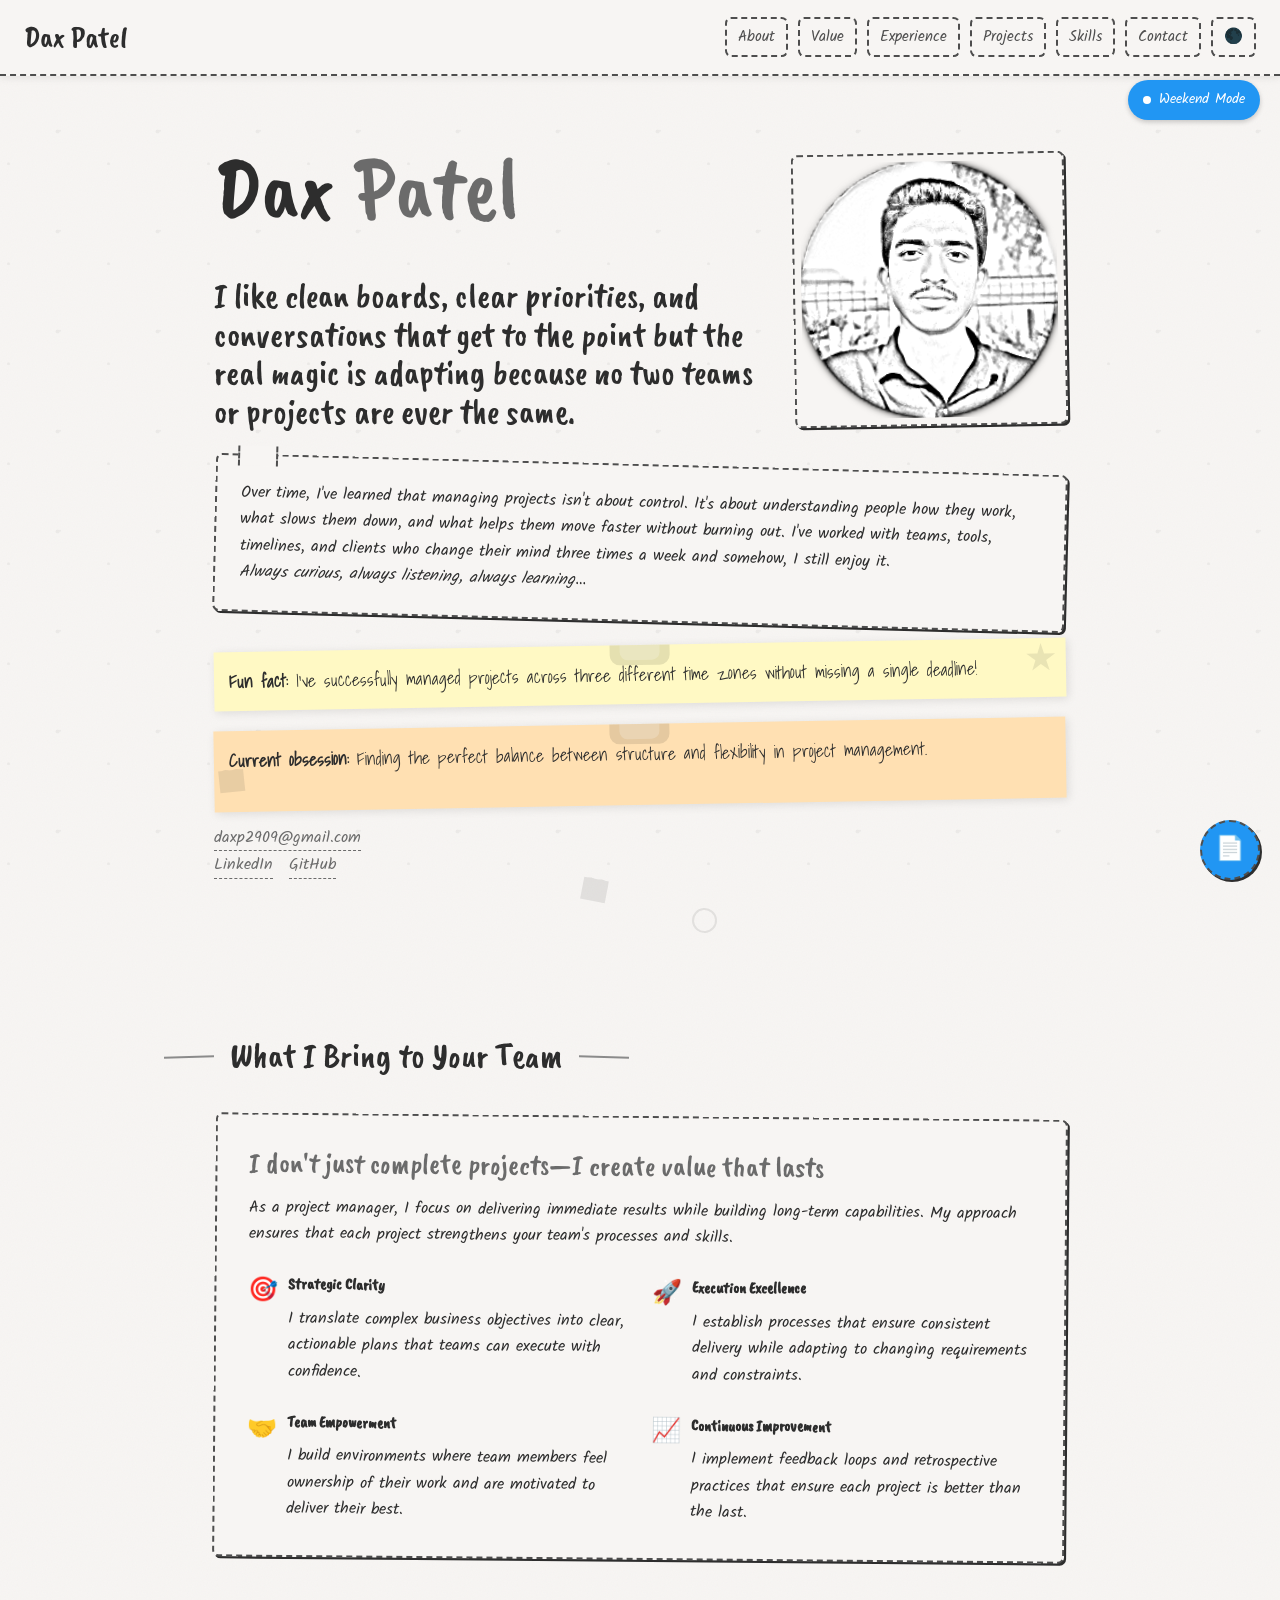
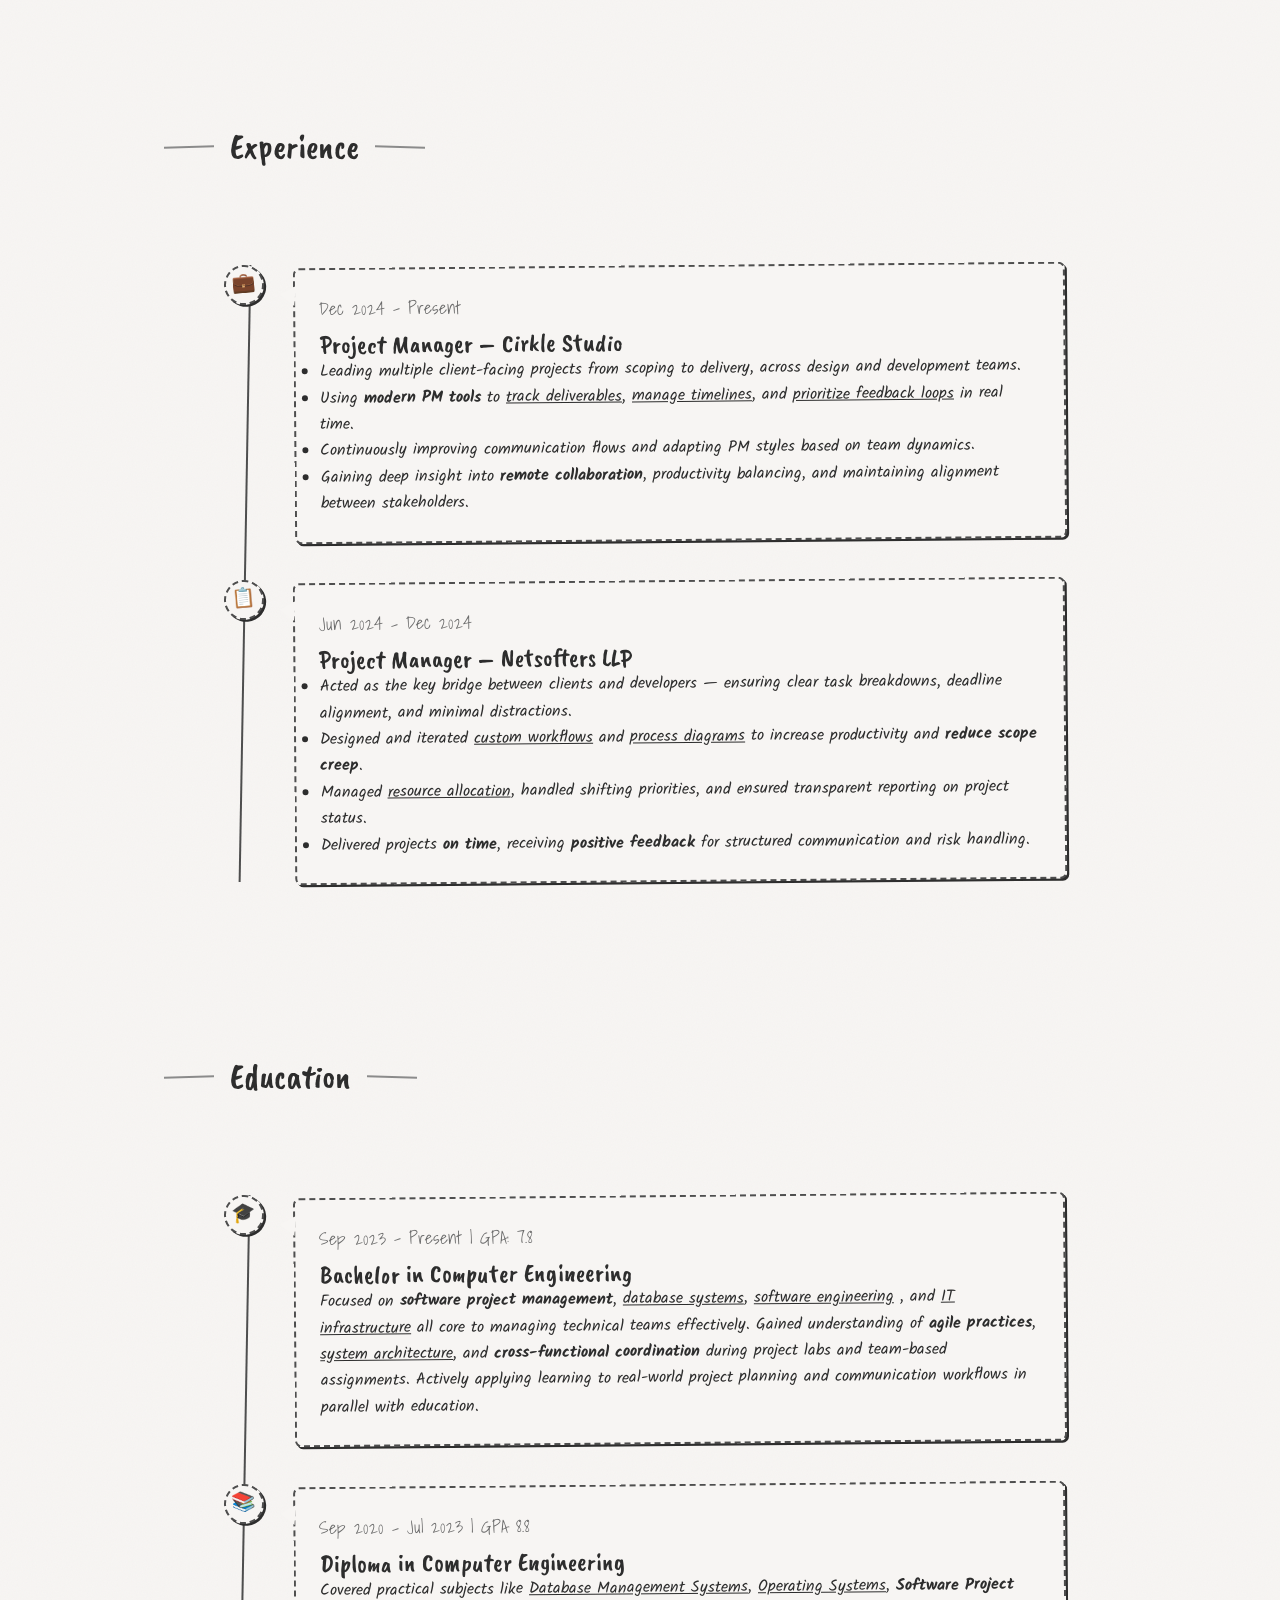
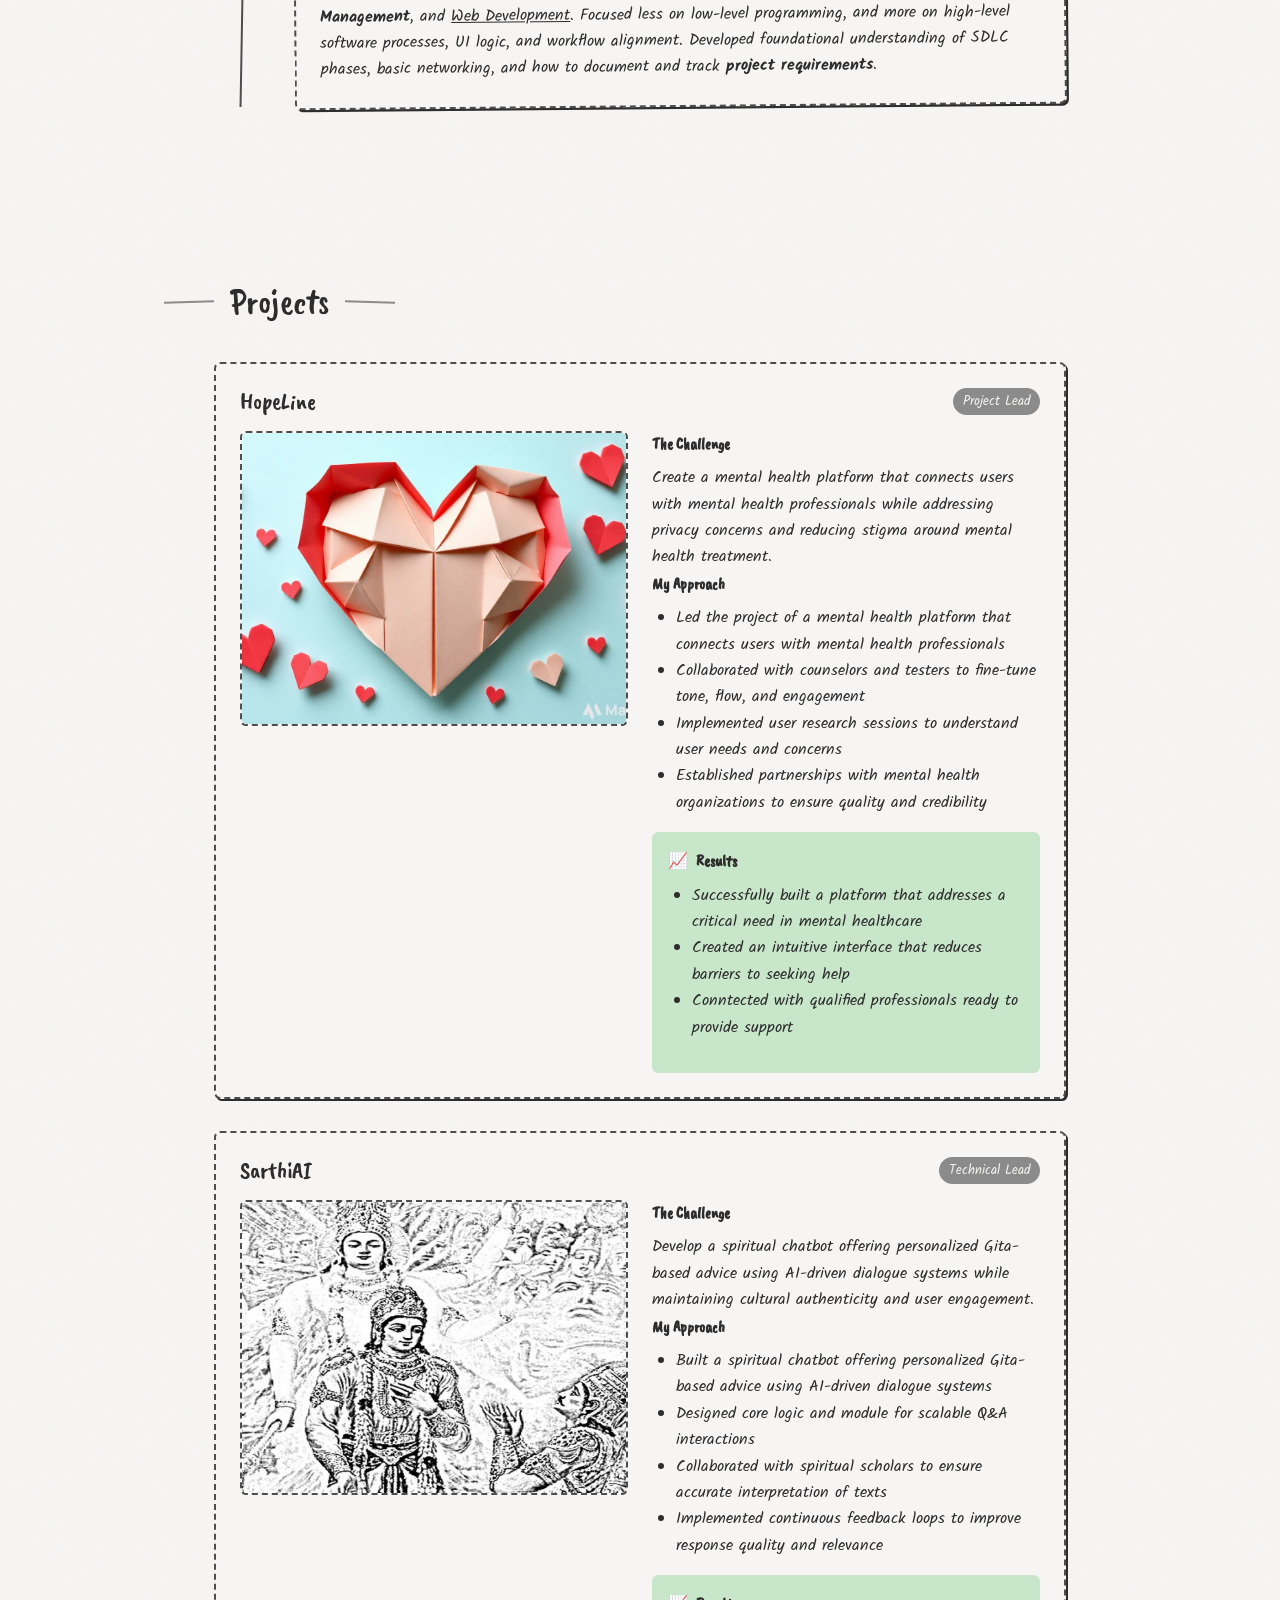
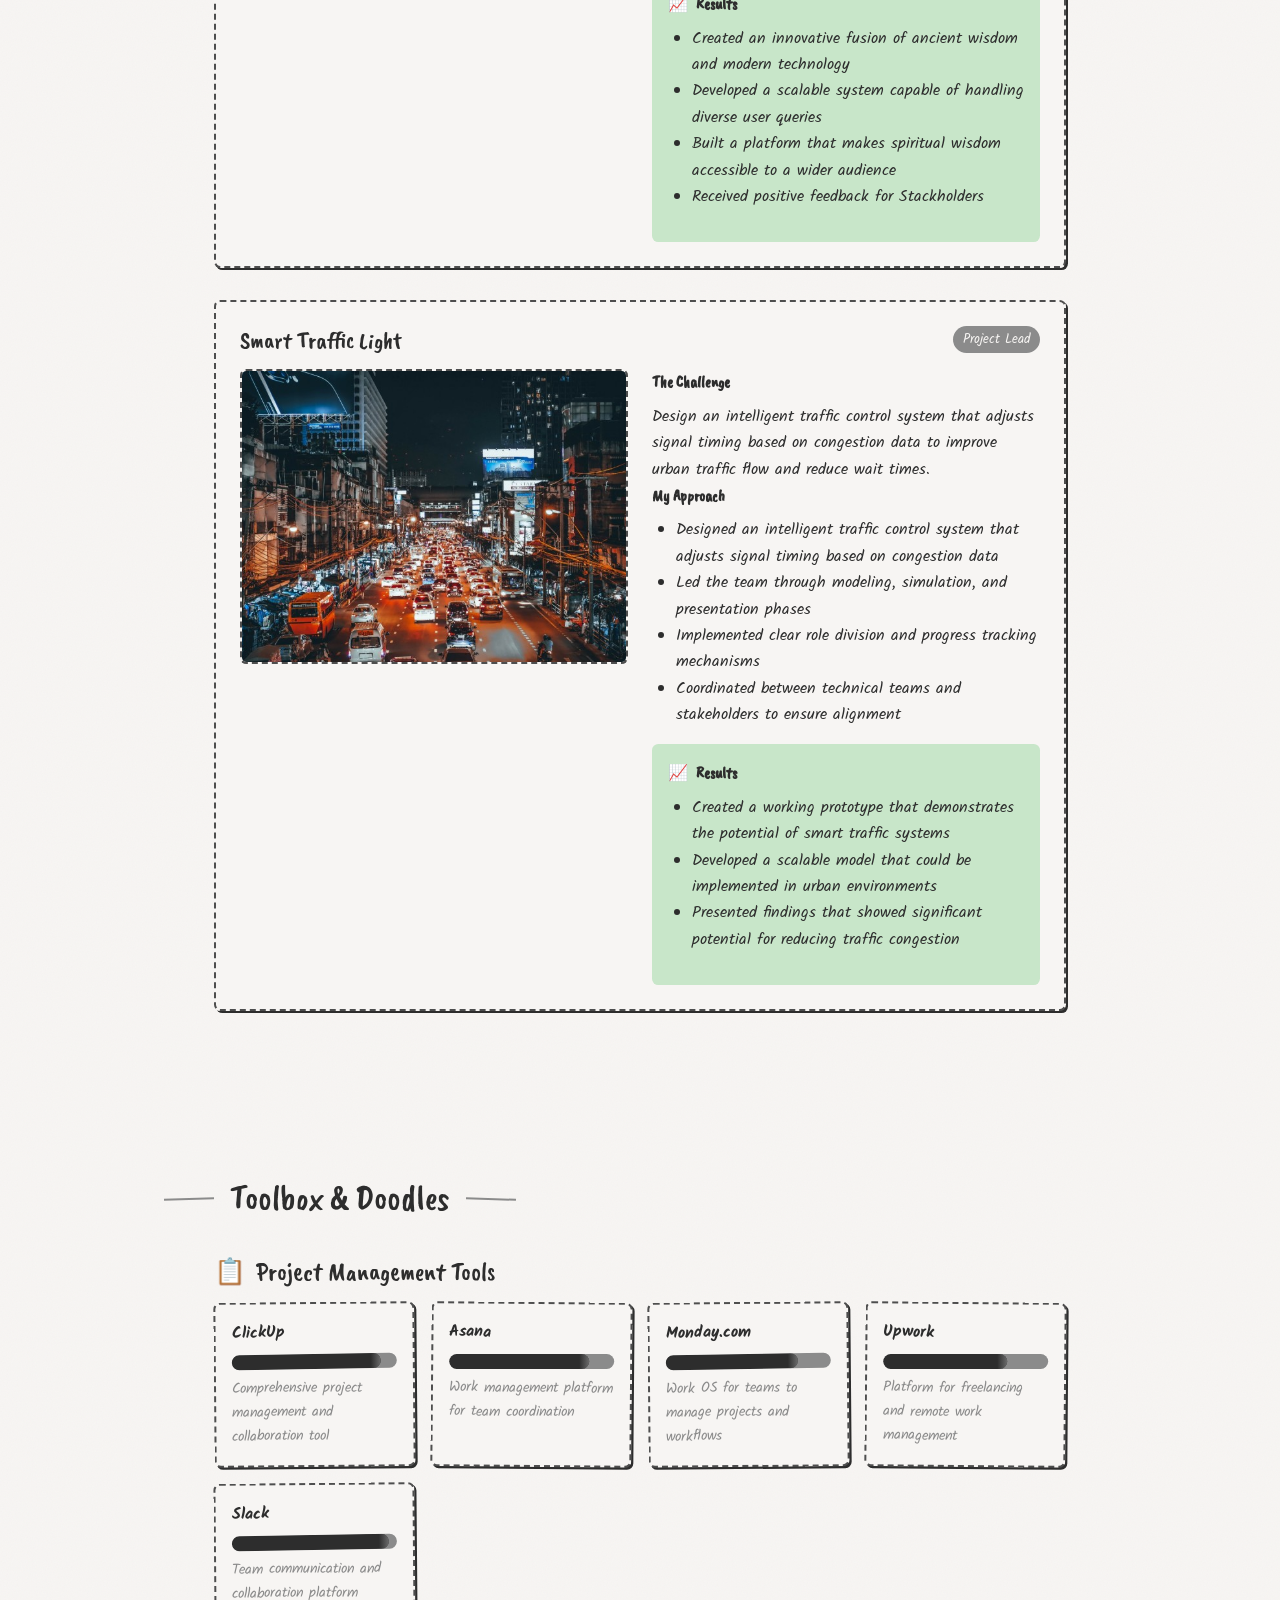
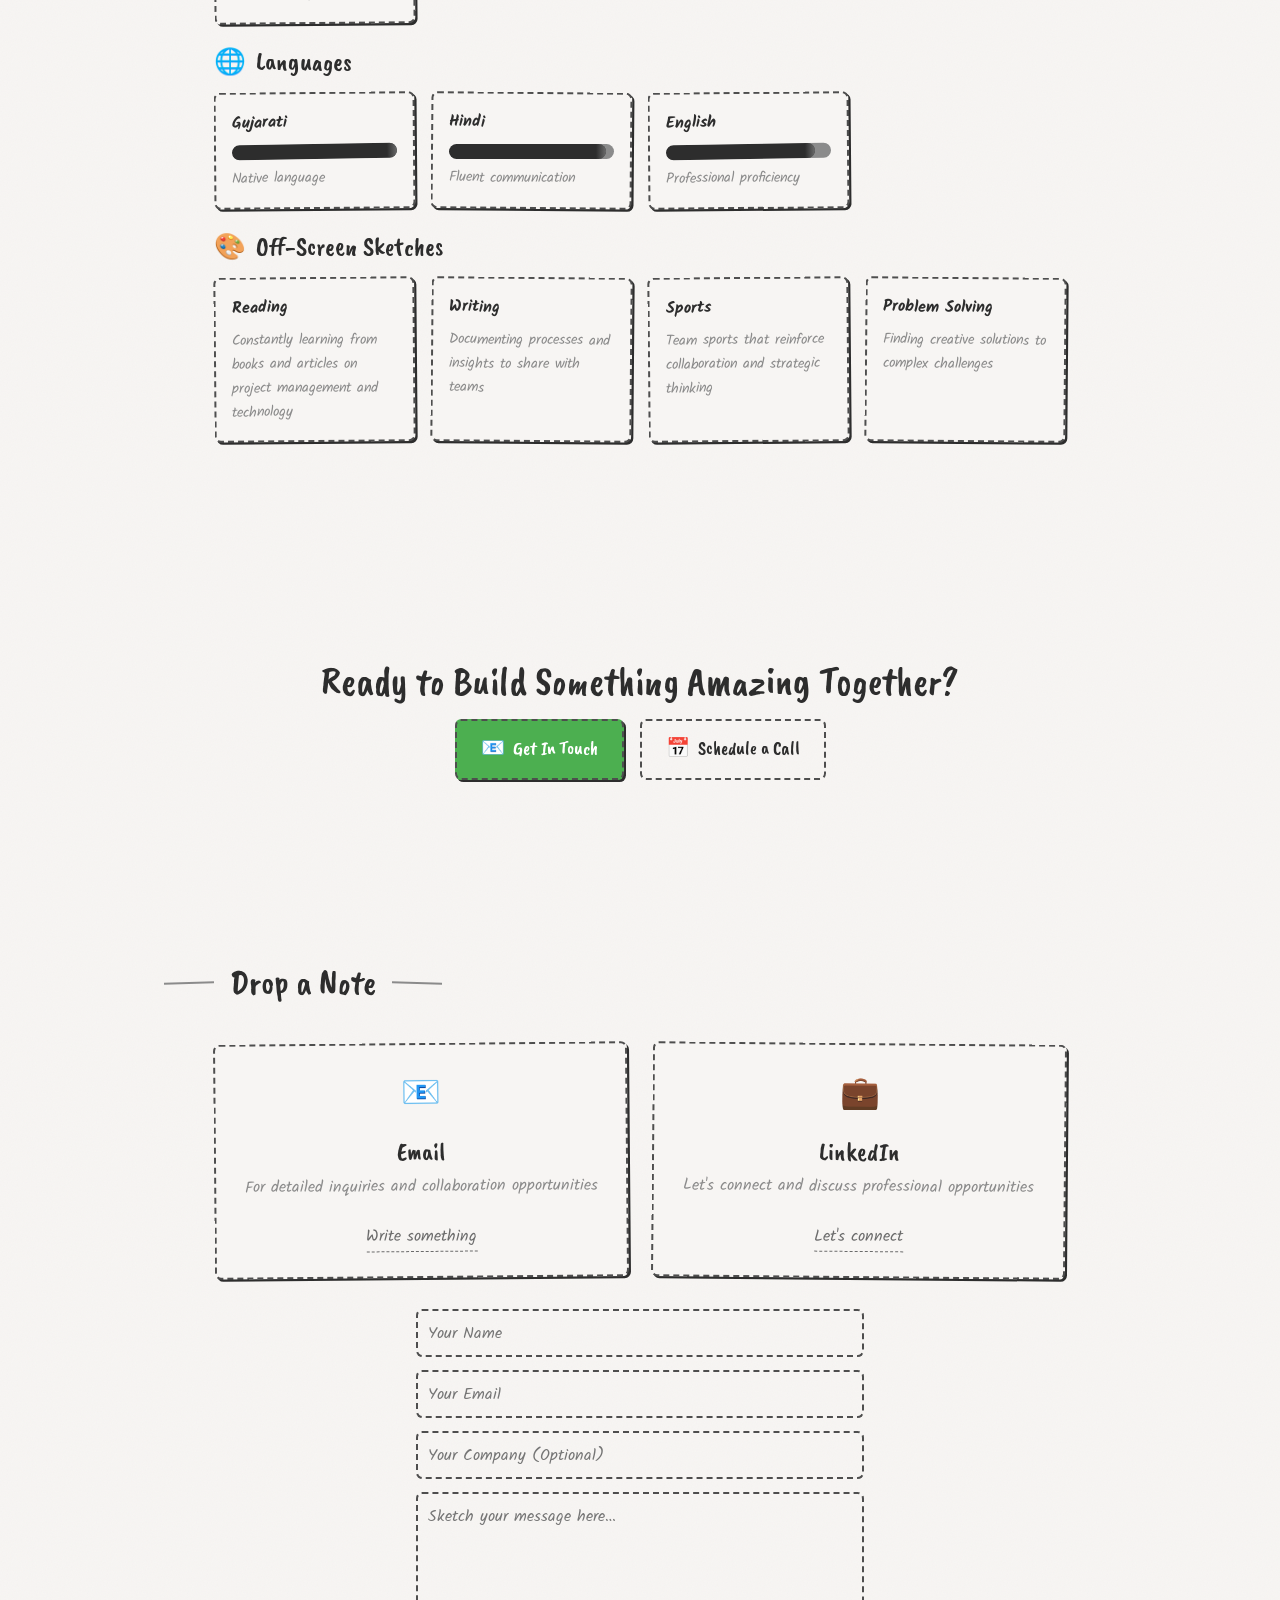
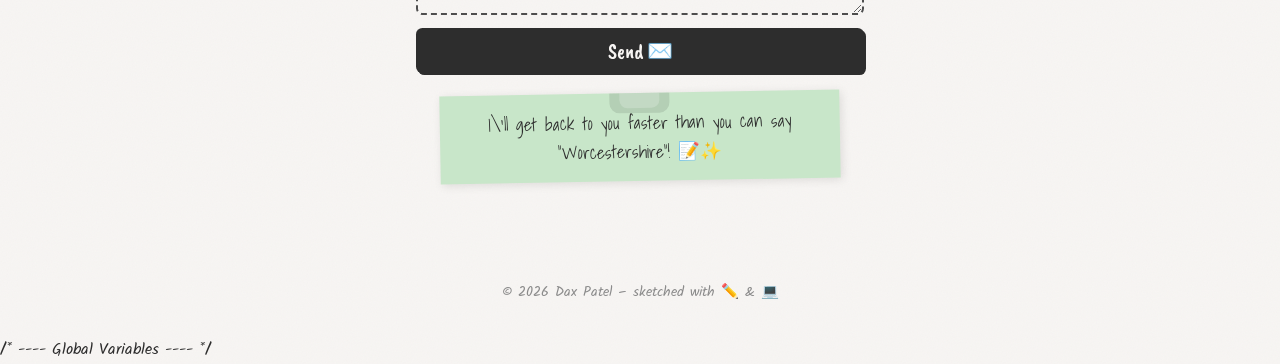
==== index.html @ 024c0ab6 "Update index.html" ====
<!DOCTYPE html>
<html lang="en">
<head>
  <meta charset="utf-8">
  <meta name="viewport" content="width=device-width,initial-scale=1">
  <title>Dax Patel – Project Manager & Computer Engineering Student</title>
  <!-- SEO / Analytics -->
  <meta name="description" content="Hand-sketched portfolio of Dax Patel – Computer-engineering student & project lead with experience at Cirkle Studio and Netsofters LLP.">
  <meta name="keywords" content="Dax Patel, Project Manager, Computer Engineering, Agile, Team Leadership">
  <link rel="canonical" href="https://daxp2909.github.io">
  <meta name="theme-color" content="#2d2d2d">
  <meta name="google-site-verification" content="Ok4cf3HG8fvt5Q1gZLJSLk750oXZXMozaLGwAcZBJys">
  <!-- Google Tag Manager -->
  <script>(function(w,d,s,l,i){w[l]=w[l]||[];w[l].push({'gtm.start':
    new Date().getTime(),event:'gtm.js'});var f=d.getElementsByTagName(s)[0],
    j=d.createElement(s),dl=l!='dataLayer'?'&l='+l:'';j.async=true;j.src=
    'https://www.googletagmanager.com/gtm.js?id='+i+dl;f.parentNode.insertBefore(j,f);
  })(window,document,'script','dataLayer','GTM-KJNSN2CM');</script>
  <!-- Handwriting & sketch fonts -->
  <link href="https://fonts.googleapis.com/css2?family=Kalam:wght@300;400;700&family=Caveat+Brush&family=Shadows+Into+Light&family=Architects+Daughter&display=swap" rel="stylesheet">
  <link rel="icon" type="image/x-icon" href="assets/img/favicon.ico">
  <style>
  /* ---- CSS Variables – only graphite shades ---- */
  :root{
    --paper:#f7f5f3;
    --pencil:#4e4e4e;
    --pencil-light:#8b8b8b;
    --pencil-dark:#2d2d2d;
    --accent:#6b6b6b;
    --shadow:2px 2px 0 var(--pencil-dark);
    --radius:.4rem;
    --sticky-yellow:#fff9c4;
    --sticky-orange:#ffe0b2;
    --sticky-pink:#f8bbd0;
    --sticky-green:#c8e6c9;
    --sticky-blue:#bbdefb;
    --interview-green:#4caf50;
    --interview-blue:#2196f3;
    --interview-yellow:#ffc107;
    --interview-red:#f44336;
    font-size:16px;
  }
  body.dark{
    --paper:#1e1e1e;
    --pencil:#c7c7c7;
    --pencil-light:#a0a0a0;
    --pencil-dark:#f1f1f1;
    --accent:#b0b0b0;
    --sticky-yellow:#5d5a30;
    --sticky-orange:#5d4a2a;
    --sticky-pink:#5d3d46;
    --sticky-green:#3d5d3e;
    --sticky-blue:#3d4d5d;
  }
  /* ---- Reset & base ---- */
  *,*::before,*::after{box-sizing:border-box;margin:0;padding:0}
  body{
    font-family:'Kalam',cursive;
    background:var(--paper);
    color:var(--pencil-dark);
    line-height:1.65;
    scroll-behavior:smooth;
    /* hand-drawn paper SVG repeat */
    background-image:
      url("data:image/svg+xml,%3Csvg width='100' height='100' xmlns='http://www.w3.org/2000/svg'%3E%3Cfilter id='noise'%3E%3CfeTurbulence type='fractalNoise' baseFrequency='.8' numOctaves='2' /%3E%3C/filter%3E%3Crect width='100%25' height='100%25' filter='url(%23noise)' opacity='.03'/%3E%3C/svg%3E");
    min-height:100vh;
    display:flex;
    flex-direction:column;
    overflow-x:hidden;
    position:relative;
  }
  main {
    flex:1;
    position:relative;
    z-index:1;
  }
  h1,h2,h3{font-family:'Caveat Brush',cursive;line-height:1.1;font-weight:400}
  h1{font-size:clamp(3.2rem,8vw,5.5rem)}
  h2{font-size:2.2rem;margin:2.5rem 0 .5rem}
  h3{font-size:1.6rem}
  a{color:var(--accent);text-decoration:none;border-bottom:1px dashed var(--accent)}
  section.page{max-width:900px;margin:auto;padding:3rem 1.5rem;scroll-margin-top:4.5rem}
  header{
    display:flex;justify-content:space-between;align-items:center;
    padding:.75rem 1.5rem;border-bottom:2px dashed var(--pencil);
    position:sticky;top:0;background:var(--paper);z-index:10;
    box-shadow:0 2px 8px rgba(0,0,0,.08);
  }
  .logo{font-family:'Caveat Brush',cursive;font-size:1.9rem}
  #desktopNav a,#desktopNav button{margin-left:.6rem;padding:.35rem .7rem;border:2px dashed var(--pencil);background:none;color:var(--pencil);border-radius:var(--radius);cursor:pointer;font-family:'Kalam',cursive;font-size:.95rem;transition:.2s}
  #desktopNav a:hover{background:var(--pencil-dark);color:var(--paper)}
  #hamburger{display:none;font-size:2rem;background:none;border:none;cursor:pointer;color:var(--pencil)}
  #sideMenu{position:fixed;inset:0;background:rgba(0,0,0,.45);z-index:20;opacity:0;visibility:hidden;transition:opacity .25s}
  #sideMenu.open{opacity:1;visibility:visible}
  .drawer{position:absolute;top:0;left:-260px;width:260px;height:100%;background:var(--paper);box-shadow:4px 0 12px rgba(0,0,0,.15);transition:left .3s ease;display:flex;flex-direction:column;padding:1rem 0}
  #sideMenu.open .drawer{left:0}
  .drawer a{padding:1rem 1.5rem;font-family:'Kalam',cursive;font-size:1.25rem;border-bottom:1px dashed var(--pencil)}
  .closeBtn{align-self:flex-end;margin:0 .5rem .5rem;font-size:2rem;background:none;border:none;color:var(--pencil)}
  @media(max-width:768px){#hamburger{display:block}#desktopNav{display:none}}
  @media(min-width:769px){#hamburger{display:none}#desktopNav{display:flex;align-items:center}}
  
  /* ---- Hero sketch grid ---- */
  .hero{display:grid;gap:2rem;align-items:center;margin-top:1rem}
  @media(min-width:700px){.hero{grid-template-columns:2fr 1fr}}
  .profile-sketch{
    width:100%;
    border:2px dashed var(--pencil);
    border-radius:var(--radius);
    padding:.4rem;
    background:var(--paper);
    box-shadow:var(--shadow);
    transform:rotate(-1deg);
    transition: transform 0.3s ease;
    position: relative;
    overflow: hidden;
    max-width: 100%;
    height: auto;
    aspect-ratio: 1/1;
    object-fit: cover;
  }
  .profile-sketch::after {
    content: '';
    position: absolute;
    top: -10px;
    right: 20px;
    width: 60px;
    height: 30px;
    background: var(--paper);
    border: 2px dashed var(--pencil);
    transform: rotate(5deg);
    z-index: -1;
  }
  .profile-sketch:hover {
    transform: rotate(0deg) scale(1.02);
  }
  
  /* ---- Hand-written note card ---- */
  .note{
    background:var(--paper);
    border:2px dashed var(--pencil);
    padding:1.5rem;
    transform:rotate(1.5deg);
    box-shadow:var(--shadow);
    border-radius:var(--radius);
    margin: 1.5rem 0;
    position: relative;
    transition: transform 0.3s;
  }
  .note:hover {
    transform: rotate(0deg) scale(1.02);
  }
  .note::before {
    content: "";
    position: absolute;
    top: -10px;
    left: 20px;
    width: 40px;
    height: 20px;
    background: var(--paper);
    border-left: 2px dashed var(--pencil);
    border-right: 2px dashed var(--pencil);
  }
  
  /* ---- Creative Timeline ---- */
  .sketch-timeline {
    position: relative;
    margin: 2rem 0;
  }
  .sketch-timeline::before {
    content: '';
    position: absolute;
    left: 30px;
    top: 0;
    height: 100%;
    width: 2px;
    background: var(--pencil);
    transform: rotate(1deg);
  }
  .timeline-item {
    position: relative;
    padding-left: 80px;
    margin-bottom: 2.5rem;
    opacity: 0;
    transform: translateY(20px);
    transition: opacity 0.5s, transform 0.5s;
  }
  .timeline-item.visible {
    opacity: 1;
    transform: translateY(0);
  }
  .timeline-icon {
    position: absolute;
    left: 10px;
    top: 0;
    width: 40px;
    height: 40px;
    background: var(--paper);
    border: 2px dashed var(--pencil);
    border-radius: 50%;
    display: flex;
    align-items: center;
    justify-content: center;
    font-size: 1.2rem;
    transform: rotate(-5deg);
    box-shadow: var(--shadow);
    transition: transform 0.3s;
  }
  .timeline-item:hover .timeline-icon {
    transform: rotate(0deg) scale(1.1);
  }
  .timeline-content {
    background: var(--paper);
    border: 2px dashed var(--pencil);
    border-radius: var(--radius);
    padding: 1.5rem;
    position: relative;
    box-shadow: var(--shadow);
    transform: rotate(-0.5deg);
    transition: transform 0.3s;
  }
  .timeline-content::before {
    content: '';
    position: absolute;
    left: -15px;
    top: 15px;
    width: 0;
    height: 0;
    border-top: 10px solid transparent;
    border-bottom: 10px solid transparent;
    border-right: 15px solid var(--paper);
    transform: rotate(5deg);
  }
  .timeline-item:hover .timeline-content {
    transform: rotate(0deg);
  }
  .timeline-date {
    font-family: 'Shadows Into Light', cursive;
    font-size: 1.1rem;
    color: var(--accent);
    margin-bottom: 0.5rem;
  }
  
  /* ---- Cards & Projects ---- */
  .projects,.skills{display:grid;gap:1.2rem;grid-template-columns:repeat(auto-fill,minmax(260px,1fr))}
  .card{
    border:2px dashed var(--pencil);
    border-radius:var(--radius);
    padding:1.3rem;
    background:var(--paper);
    position:relative;
    box-shadow:var(--shadow);
    transform:rotate(.5deg);
    transition:.2s;
    height:100%;
    display:flex;
    flex-direction:column;
    overflow: hidden;
    transform-style: preserve-3d;
    perspective: 1000px;
  }
  .card::before {
    content: '';
    position: absolute;
    top: -20px;
    right: -20px;
    width: 60px;
    height: 60px;
    background: var(--pencil-light);
    opacity: 0.1;
    border-radius: 50%;
    transform: rotate(15deg);
  }
  .card:nth-child(even){transform:rotate(-.5deg)}
  .card:hover{transform:scale(1.03) rotate(0);box-shadow:3px 3px 0 var(--pencil-dark)}
  .card h3{position:relative}
  .card h3::after{
    content:'';
    position:absolute;left:0;bottom:-3px;
    width:100%;height:2px;background:var(--pencil-dark);
    border-radius:50px;
  }
  .card p {
    flex: 1;
  }
  .card .tag {
    display: inline-block;
    background: var(--pencil-light);
    color: var(--paper);
    padding: 2px 8px;
    border-radius: 12px;
    font-size: 0.8rem;
    margin-top: 8px;
    margin-right: 5px;
  }
  
  /* ---- Sticky Notes ---- */
  .sticky-note {
    padding: 15px;
    position: relative;
    box-shadow: 2px 2px 10px rgba(0,0,0,0.1);
    margin: 20px 0;
    transform: rotate(-1deg);
    transition: transform 0.3s;
    font-family: 'Shadows Into Light', cursive;
    font-size: 1.1rem;
    cursor: move;
  }
  .sticky-note.yellow {
    background: var(--sticky-yellow);
  }
  .sticky-note.orange {
    background: var(--sticky-orange);
  }
  .sticky-note.pink {
    background: var(--sticky-pink);
  }
  .sticky-note.green {
    background: var(--sticky-green);
  }
  .sticky-note.blue {
    background: var(--sticky-blue);
  }
  .sticky-note:hover {
    transform: rotate(0deg) scale(1.02);
    z-index: 10;
  }
  .sticky-note::before {
    content: '';
    position: absolute;
    top: 0;
    left: 50%;
    transform: translateX(-50%);
    width: 60px;
    height: 20px;
    background: rgba(0,0,0,0.1);
    border-radius: 0 0 10px 10px;
  }
  .sticky-note::after {
    content: '';
    position: absolute;
    top: 0;
    left: 50%;
    transform: translateX(-50%);
    width: 40px;
    height: 15px;
    background: rgba(255,255,255,0.2);
    border-radius: 0 0 8px 8px;
  }
  
  /* ---- Form ---- */
  form{max-width:28rem;margin:auto;display:grid;gap:.8rem}
  input,textarea{
    width:100%;padding:.6rem;font-family:'Kalam',cursive;font-size:1rem;
    border:2px dashed var(--pencil);background:transparent;
    border-radius:var(--radius);resize:vertical;color:var(--pencil-dark)
  }
  button[type=submit]{
    font-family:'Caveat Brush',cursive;font-size:1.3rem;
    background:var(--pencil-dark);color:var(--paper);
    border:none;padding:.6rem 1.2rem;cursor:pointer;
    border-radius:var(--radius);box-shadow:var(--shadow)
  }
  footer{text-align:center;padding:2rem 0;font-size:.9rem;color:var(--pencil-light)}
  
  /* ---- Animations & Interactions ---- */
  #desktopNav a,
  .drawer a{
    transition:transform .15s, box-shadow .15s;
  }
  #desktopNav a:hover,
  .drawer a:hover{
    transform:translate(1px,1px) rotate(-.5deg);
    box-shadow:1px 1px 0 var(--pencil-dark);
  }
  #hamburger,
  .closeBtn{
    transition:transform .15s;
  }
  #hamburger:hover,
  .closeBtn:hover{
    transform:scale(1.1) rotate(-8deg);
  }
  .card{
    transition:transform .25s, box-shadow .25s;
  }
  .card:hover{
    transform:translateY(-4px) rotate(.8deg);
    box-shadow:3px 3px 0 var(--pencil-dark);
  }
  button[type=submit]{
    transition:transform .1s, box-shadow .1s;
  }
  button[type=submit]:active{
    transform:translate(2px,2px);
    box-shadow:none;
  }
  .social-icon{
    display:inline-block;
    transition:transform .2s;
  }
  .social-icon:hover{
    transform:scale(1.25) rotate(-4deg);
  }
  body{
    transition:background-color .4s;
  }
  body.dark{
    background-image:
      url("data:image/svg+xml,%3Csvg width='100' height='100' xmlns='http://www.w3.org/2000/svg'%3E%3Cfilter id='noise'%3E%3CfeTurbulence type='fractalNoise' baseFrequency='.9' numOctaves='3' /%3E%3C/filter%3E%3Crect width='100%25' height='100%25' filter='url(%23noise)' opacity='.05'/%3E%3C/svg%3E");
  }
  
  /* ---- Back to top button ---- */
  #backToTop {
    position: fixed;
    bottom: 20px;
    left: 20px;
    width: 50px;
    height: 50px;
    border-radius: 50%;
    background: var(--pencil-dark);
    color: var(--paper);
    border: 2px dashed var(--pencil);
    display: flex;
    align-items: center;
    justify-content: center;
    cursor: pointer;
    opacity: 0;
    visibility: hidden;
    transition: opacity 0.3s, visibility 0.3s, transform 0.3s;
    z-index: 15;
    box-shadow: var(--shadow);
    font-size: 1.5rem;
  }
  #backToTop.visible {
    opacity: 1;
    visibility: visible;
  }
  #backToTop:hover {
    transform: translateY(-5px) rotate(15deg);
  }
  
  /* ---- Form feedback ---- */
  .form-feedback {
    text-align: center;
    padding: 10px;
    margin-top: 10px;
    border-radius: var(--radius);
    display: none;
  }
  .form-feedback.success {
    background: rgba(76, 175, 80, 0.2);
    color: #2e7d32;
    border: 1px dashed #2e7d32;
    display: block;
  }
  .form-feedback.error {
    background: rgba(244, 67, 54, 0.2);
    color: #c62828;
    border: 1px dashed #c62828;
    display: block;
  }
  
  /* ---- Skill bars ---- */
  .skill-bar {
    height: 15px;
    background: var(--pencil-light);
    border-radius: 10px;
    margin: 8px 0;
    position: relative;
    overflow: hidden;
    transform: rotate(-0.5deg);
  }
  .skill-level {
    height: 100%;
    background: var(--pencil-dark);
    border-radius: 10px;
    width: 0;
    transition: width 1.5s ease-in-out;
    position: relative;
  }
  .skill-level::after {
    content: '';
    position: absolute;
    right: 0;
    top: 0;
    height: 100%;
    width: 10px;
    background: linear-gradient(to right, transparent, var(--accent));
    border-radius: 0 10px 10px 0;
  }
  
  /* ---- Doodle decorations ---- */
  .doodle {
    position: absolute;
    opacity: 0.1;
    z-index: -1;
    transition: transform 0.3s, opacity 0.3s;
  }
  .doodle-star {
    width: 30px;
    height: 30px;
    background: var(--pencil-dark);
    clip-path: polygon(50% 0%, 61% 35%, 98% 35%, 68% 57%, 79% 91%, 50% 70%, 21% 91%, 32% 57%, 2% 35%, 39% 35%);
  }
  .doodle-circle {
    width: 25px;
    height: 25px;
    border: 2px solid var(--pencil-dark);
    border-radius: 50%;
  }
  .doodle-heart {
    width: 25px;
    height: 22px;
    background: var(--pencil-dark);
    position: relative;
    transform: rotate(-5deg);
  }
  .doodle-heart::before, .doodle-heart::after {
    content: '';
    width: 13px;
    height: 20px;
    position: absolute;
    left: 12px;
    top: 0;
    background: var(--pencil-dark);
    border-radius: 13px 13px 0 0;
    transform: rotate(-45deg);
    transform-origin: 0 100%;
  }
  .doodle-heart::after {
    left: 0;
    transform: rotate(45deg);
    transform-origin: 100% 100%;
  }
  
  /* ---- Creative section headers ---- */
  .section-header {
    position: relative;
    margin-bottom: 2rem;
  }
  .section-header h2 {
    position: relative;
    display: inline-block;
    padding: 0 1rem;
  }
  .section-header h2::before, .section-header h2::after {
    content: '';
    position: absolute;
    top: 50%;
    width: 50px;
    height: 2px;
    background: var(--pencil-light);
  }
  .section-header h2::before {
    right: 100%;
    transform: translateY(-50%) rotate(-2deg);
  }
  .section-header h2::after {
    left: 100%;
    transform: translateY(-50%) rotate(2deg);
  }
  
  /* ---- Interactive Particles ---- */
  .particle {
    position: fixed;
    pointer-events: none;
    opacity: 0;
    z-index: 1;
    border-radius: 50%;
    background: var(--pencil-dark);
  }
  
  /* ---- Sound Wave Visualization ---- */
  .sound-wave {
    position: fixed;
    width: 30px;
    height: 30px;
    border-radius: 50%;
    border: 2px solid var(--accent);
    pointer-events: none;
    z-index: 100;
    opacity: 0;
    transform: scale(0);
  }
  
  /* ---- Handwritten Text Animation ---- */
  .handwritten {
    position: relative;
    display: inline-block;
  }
  .handwritten::after {
    content: '';
    position: absolute;
    bottom: 0;
    left: 0;
    width: 0;
    height: 2px;
    background: var(--pencil-dark);
    transition: width 1s ease-in-out;
  }
  .handwriting .handwritten::after {
    width: 100%;
  }
  
  /* ---- Interactive Navigation ---- */
  .nav-link {
    position: relative;
    display: inline-block;
  }
  .nav-link::before {
    content: '';
    position: absolute;
    bottom: -2px;
    left: 0;
    width: 100%;
    height: 2px;
    background: var(--pencil-dark);
    transform: scaleX(0);
    transform-origin: right;
    transition: transform 0.3s;
  }
  .nav-link:hover::before {
    transform: scaleX(1);
    transform-origin: left;
  }
  
  /* ---- 3D Card Tilt Effect ---- */
  .card-3d {
    transform-style: preserve-3d;
    transition: transform 0.3s;
  }
  
  /* ---- Interactive Background ---- */
  .interactive-bg {
    position: fixed;
    top: 0;
    left: 0;
    width: 100%;
    height: 100%;
    z-index: -1;
    opacity: 0.05;
    pointer-events: none;
  }
  
  /* ---- INTERVIEW MAGNET FEATURES ---- */
  
  /* ---- Dynamic Availability Badge ---- */
  .availability-badge {
    position: fixed;
    top: 80px;
    right: 20px;
    padding: 8px 15px;
    border-radius: 20px;
    font-family: 'Kalam', cursive;
    font-size: 0.9rem;
    box-shadow: 0 2px 5px rgba(0,0,0,0.2);
    z-index: 15;
    display: flex;
    align-items: center;
    transition: all 0.3s ease;
  }
  
  .availability-badge.available {
    background: var(--interview-green);
    color: white;
    animation: pulse 2s infinite;
  }
  
  .availability-badge.busy {
    background: var(--interview-yellow);
    color: var(--pencil-dark);
  }
  
  .availability-badge.unavailable {
    background: var(--interview-red);
    color: white;
  }
  
  .availability-badge.weekend {
    background: var(--interview-blue);
    color: white;
  }
  
  @keyframes pulse {
    0% { box-shadow: 0 0 0 0 rgba(76, 175, 80, 0.7); }
    70% { box-shadow: 0 0 0 10px rgba(76, 175, 80, 0); }
    100% { box-shadow: 0 0 0 0 rgba(76, 175, 80, 0); }
  }
  
  .availability-dot {
    width: 8px;
    height: 8px;
    background: white;
    border-radius: 50%;
    margin-right: 8px;
    animation: blink 1.5s infinite;
  }
  
  .availability-badge.busy .availability-dot,
  .availability-badge.unavailable .availability-dot,
  .availability-badge.weekend .availability-dot {
    animation: none;
  }
  
  @keyframes blink {
    0%, 100% { opacity: 1; }
    50% { opacity: 0.5; }
  }
  
  /* ---- Download Resume ---- */
  .download-resume {
    position: fixed;
    bottom: 20px;
    right: 20px;
    width: 60px;
    height: 60px;
    border-radius: 50%;
    background: var(--interview-blue);
    color: white;
    border: 2px dashed var(--pencil);
    display: flex;
    align-items: center;
    justify-content: center;
    cursor: pointer;
    z-index: 15;
    box-shadow: var(--shadow);
    font-size: 1.5rem;
    transition: transform 0.3s;
  }
  .download-resume:hover {
    transform: scale(1.1) rotate(15deg);
  }
  
  /* ---- Value Proposition Section ---- */
  .value-prop {
    background: var(--paper);
    border: 2px dashed var(--pencil);
    border-radius: var(--radius);
    padding: 2rem;
    margin: 2rem 0;
    position: relative;
    box-shadow: var(--shadow);
    transform: rotate(0.5deg);
  }
  .value-prop h3 {
    font-size: 1.8rem;
    margin-bottom: 1rem;
    color: var(--accent);
  }
  .value-points {
    display: grid;
    grid-template-columns: repeat(auto-fit, minmax(200px, 1fr));
    gap: 1.5rem;
    margin-top: 1.5rem;
  }
  .value-point {
    display: flex;
    align-items: flex-start;
  }
  .value-point-icon {
    font-size: 1.5rem;
    margin-right: 10px;
    flex-shrink: 0;
  }
  .value-point-content h4 {
    margin-bottom: 0.5rem;
    font-family: 'Caveat Brush', cursive;
  }
  
  /* ---- Project Case Studies ---- */
  .case-study {
    margin-bottom: 2rem;
    border: 2px dashed var(--pencil);
    border-radius: var(--radius);
    padding: 1.5rem;
    background: var(--paper);
    box-shadow: var(--shadow);
    position: relative;
    overflow: hidden;
  }
  .case-study-header {
    display: flex;
    justify-content: space-between;
    align-items: center;
    margin-bottom: 1rem;
  }
  .case-study-title {
    font-size: 1.5rem;
  }
  .case-study-tags {
    display: flex;
    flex-wrap: wrap;
    gap: 5px;
  }
  .case-study-tag {
    background: var(--pencil-light);
    color: var(--paper);
    padding: 3px 10px;
    border-radius: 15px;
    font-size: 0.8rem;
  }
  .case-study-content {
    display: grid;
    grid-template-columns: 1fr 1fr;
    gap: 1.5rem;
  }
  @media (max-width: 768px) {
    .case-study-content {
      grid-template-columns: 1fr;
    }
  }
  .case-study-image {
    border: 2px dashed var(--pencil);
    border-radius: var(--radius);
    overflow: hidden;
    height: 0;
    padding-bottom: 75%; /* 3:4 aspect ratio */
    position: relative;
  }
  .case-study-image img {
    position: absolute;
    top: 0;
    left: 0;
    width: 100%;
    height: 100%;
    object-fit: cover;
  }
  .case-study-details h4 {
    margin-bottom: 0.5rem;
    font-family: 'Caveat Brush', cursive;
  }
  .case-study-details ul {
    margin-left: 1.5rem;
    margin-bottom: 1rem;
  }
  .case-study-results {
    background: var(--sticky-green);
    padding: 1rem;
    border-radius: var(--radius);
    margin-top: 1rem;
  }
  .case-study-results h4 {
    margin-bottom: 0.5rem;
    display: flex;
    align-items: center;
  }
  .case-study-results h4::before {
    content: '📈';
    margin-right: 8px;
  }
  
  /* ---- Skills Assessment ---- */
  .skills-assessment {
    margin: 2rem 0;
  }
  .skill-category {
    margin-bottom: 1.5rem;
  }
  .skill-category h3 {
    margin-bottom: 1rem;
    display: flex;
    align-items: center;
  }
  .skill-category-icon {
    margin-right: 10px;
  }
  .skills-grid {
    display: grid;
    grid-template-columns: repeat(auto-fill, minmax(200px, 1fr));
    gap: 1rem;
  }
  .skill-item {
    background: var(--paper);
    border: 2px dashed var(--pencil);
    border-radius: var(--radius);
    padding: 1rem;
    box-shadow: var(--shadow);
    transform: rotate(-0.5deg);
    transition: transform 0.3s;
  }
  .skill-item:nth-child(even) {
    transform: rotate(0.5deg);
  }
  .skill-item:hover {
    transform: rotate(0deg);
  }
  .skill-name {
    font-weight: bold;
    margin-bottom: 0.5rem;
  }
  .skill-description {
    font-size: 0.9rem;
    color: var(--pencil-light);
  }
  
  /* ---- Call to Action ---- */
  .cta-container {
    text-align: center;
    margin: 3rem 0;
  }
  .cta-heading {
    font-size: 2.5rem;
    margin-bottom: 1rem;
  }
  .cta-subheading {
    font-size: 1.2rem;
    margin-bottom: 2rem;
    color: var(--pencil-light);
  }
  .cta-buttons {
    display: flex;
    justify-content: center;
    gap: 1rem;
    flex-wrap: wrap;
  }
  .cta-button {
    padding: 0.8rem 1.5rem;
    border-radius: var(--radius);
    font-family: 'Caveat Brush', cursive;
    font-size: 1.2rem;
    cursor: pointer;
    transition: transform 0.2s, box-shadow 0.2s;
    display: inline-flex;
    align-items: center;
    justify-content: center;
    text-decoration: none;
    border: 2px dashed var(--pencil);
  }
  .cta-button-primary {
    background: var(--interview-green);
    color: white;
    box-shadow: var(--shadow);
  }
  .cta-button-primary:hover {
    transform: translateY(-3px);
    box-shadow: 3px 3px 0 var(--pencil-dark);
  }
  .cta-button-secondary {
    background: transparent;
    color: var(--pencil-dark);
  }
  .cta-button-secondary:hover {
    background: var(--pencil-light);
    color: var(--paper);
  }
  .cta-button-icon {
    margin-right: 8px;
  }
  
  /* ---- Contact Options ---- */
  .contact-options {
    display: grid;
    grid-template-columns: repeat(auto-fit, minmax(250px, 1fr));
    gap: 1.5rem;
    margin: 2rem 0;
  }
  .contact-option {
    background: var(--paper);
    border: 2px dashed var(--pencil);
    border-radius: var(--radius);
    padding: 1.5rem;
    text-align: center;
    box-shadow: var(--shadow);
    transform: rotate(-0.5deg);
    transition: transform 0.3s;
  }
  .contact-option:nth-child(even) {
    transform: rotate(0.5deg);
  }
  .contact-option:hover {
    transform: rotate(0deg);
  }
  .contact-option-icon {
    font-size: 2rem;
    margin-bottom: 1rem;
  }
  .contact-option h3 {
    margin-bottom: 0.5rem;
  }
  .contact-option p {
    margin-bottom: 1rem;
    color: var(--pencil-light);
  }
  .contact-option a {
    display: inline-block;
    margin-top: 0.5rem;
    color: var(--accent);
  }
  
  /* ---- Responsive Design ---- */
  
  /* Base adjustments for all screens */
  @media (max-width: 480px) {
    :root {
      font-size: 14px;
    }
  }

  @media (min-width: 481px) and (max-width: 768px) {
    :root {
      font-size: 15px;
    }
  }

  @media (min-width: 1441px) {
    :root {
      font-size: 18px;
    }
  }

  /* Profile image responsiveness */
  .profile-sketch {
    max-width: 100%;
    height: auto;
    aspect-ratio: 1/1;
    object-fit: cover;
  }

  /* Project image responsiveness */
  .case-study-image {
    width: 100%;
    height: 0;
    padding-bottom: 75%; /* 3:4 aspect ratio */
    position: relative;
  }

  .case-study-image img {
    position: absolute;
    top: 0;
    left: 0;
    width: 100%;
    height: 100%;
    object-fit: cover;
  }

  /* Hero section adjustments */
  @media (max-width: 700px) {
    .hero {
      grid-template-columns: 1fr;
    }
    
    .hero h1 {
      font-size: clamp(2.5rem, 10vw, 3.5rem);
    }
    
    .hero h2 {
      font-size: 1.5rem;
    }
  }

  /* Timeline adjustments */
  @media (max-width: 768px) {
    .sketch-timeline::before {
      left: 20px;
    }
    
    .timeline-item {
      padding-left: 50px;
    }
    
    .timeline-icon {
      left: 5px;
      width: 30px;
      height: 30px;
      font-size: 0.9rem;
    }
  }

  /* Grid adjustments */
  @media (max-width: 480px) {
    .projects, .skills {
      grid-template-columns: 1fr;
    }
    
    .value-points {
      grid-template-columns: 1fr;
    }
    
    .case-study-content {
      grid-template-columns: 1fr;
    }
    
    .contact-options {
      grid-template-columns: 1fr;
    }
  }

  @media (min-width: 481px) and (max-width: 768px) {
    .projects, .skills {
      grid-template-columns: repeat(2, 1fr);
    }
    
    .value-points {
      grid-template-columns: repeat(2, 1fr);
    }
  }

  @media (min-width: 769px) and (max-width: 1024px) {
    .projects, .skills {
      grid-template-columns: repeat(2, 1fr);
    }
    
    .value-points {
      grid-template-columns: repeat(2, 1fr);
    }
  }

  @media (min-width: 1025px) and (max-width: 1440px) {
    .projects, .skills {
      grid-template-columns: repeat(3, 1fr);
    }
    
    .value-points {
      grid-template-columns: repeat(2, 1fr);
    }
  }

  @media (min-width: 1441px) {
    .projects, .skills {
      grid-template-columns: repeat(4, 1fr);
    }
    
    .value-points {
      grid-template-columns: repeat(4, 1fr);
    }
  }

  /* Section padding adjustments */
  @media (max-width: 768px) {
    section.page {
      padding: 2rem 1rem;
    }
  }

  @media (min-width: 769px) and (max-width: 1024px) {
    section.page {
      padding: 2.5rem 1.5rem;
    }
  }

  /* Header adjustments */
  @media (max-width: 480px) {
    header {
      padding: 0.5rem 1rem;
    }
    
    .logo {
      font-size: 1.5rem;
    }
    
    #hamburger {
      font-size: 1.5rem;
    }
  }

  /* Availability badge adjustments */
  @media (max-width: 768px) {
    .availability-badge {
      top: 70px;
      right: 10px;
      font-size: 0.8rem;
      padding: 6px 12px;
    }
  }

  /* Download resume button adjustments */
  @media (max-width: 480px) {
    .download-resume {
      width: 45px;
      height: 45px;
      font-size: 1.2rem;
      bottom: 15px;
      right: 15px;
    }
  }

  /* Form adjustments */
  @media (max-width: 480px) {
    form {
      max-width: 100%;
      padding: 0 1rem;
    }
  }

  /* Sticky notes adjustments */
  @media (max-width: 480px) {
    .sticky-note {
      font-size: 1rem;
      padding: 12px;
      margin: 15px 0;
    }
  }

  /* Timeline content adjustments */
  @media (max-width: 768px) {
    .timeline-content {
      padding: 1rem;
    }
    
    .timeline-content h3 {
      font-size: 1.3rem;
    }
    
    .timeline-content ul {
      padding-left: 1.2rem;
    }
  }

  /* Card adjustments */
  @media (max-width: 480px) {
    .card {
      padding: 1rem;
    }
    
    .card h3 {
      font-size: 1.3rem;
    }
  }

  /* Section header adjustments */
  @media (max-width: 768px) {
    .section-header h2::before, 
    .section-header h2::after {
      width: 20px;
    }
  }

  /* CTA section adjustments */
  @media (max-width: 480px) {
    .cta-heading {
      font-size: 1.8rem;
    }
    
    .cta-subheading {
      font-size: 1rem;
    }
    
    .cta-buttons {
      flex-direction: column;
      align-items: center;
    }
    
    .cta-button {
      width: 100%;
      max-width: 280px;
    }
  }

  /* Skill bars adjustments */
  @media (max-width: 480px) {
    .skill-bar {
      height: 12px;
    }
  }

  /* Value proposition adjustments */
  @media (max-width: 768px) {
    .value-prop {
      padding: 1.5rem;
    }
    
    .value-prop h3 {
      font-size: 1.5rem;
    }
  }

  /* Case study adjustments */
  @media (max-width: 768px) {
    .case-study {
      padding: 1rem;
    }
    
    .case-study-title {
      font-size: 1.3rem;
    }
  }

  /* Contact options adjustments */
  @media (max-width: 480px) {
    .contact-option {
      padding: 1rem;
    }
    
    .contact-option-icon {
      font-size: 1.5rem;
    }
  }

  /* Footer adjustments */
  @media (max-width: 480px) {
    footer {
      font-size: 0.8rem;
      padding: 1.5rem 0;
    }
  }

  /* Interactive background adjustments */
  @media (max-width: 768px) {
    .interactive-bg {
      opacity: 0.03;
    }
  }

  /* Back to top button adjustments */
  @media (max-width: 480px) {
    #backToTop {
      width: 45px;
      height: 45px;
      font-size: 1.2rem;
      bottom: 15px;
      left: 15px;
    }
  }
  
  /* Cross-browser compatibility fixes */
  @supports not (aspect-ratio: 1/1) {
    .profile-sketch {
      height: 400px;
    }
  }
  
  @supports not (aspect-ratio: 3/4) {
    .case-study-image {
      height: 300px;
    }
  }
  
  /* Firefox specific fixes */
  @-moz-document url-prefix() {
    .doodle-star {
      clip-path: polygon(50% 0%, 61% 35%, 98% 35%, 68% 57%, 79% 91%, 50% 70%, 21% 91%, 32% 57%, 2% 35%, 39% 35%);
    }
  }
  
  /* Safari specific fixes */
  @media not all and (min-resolution:.001dpcm) {
    @supports (-webkit-appearance:none) {
      .sticky-note {
        transform: rotate(-1deg) translateZ(0);
      }
    }
  }
  
  /* Edge specific fixes */
  @supports (-ms-ime-align: auto) {
    .skill-level::after {
      background: linear-gradient(to right, transparent, var(--accent));
    }
  }
  
  /* IE11 fallbacks (limited support) */
  @media all and (-ms-high-contrast: none), (-ms-high-contrast: active) {
    .hero {
      display: flex;
      flex-direction: column;
    }
    
    .projects, .skills {
      display: flex;
      flex-wrap: wrap;
    }
    
    .card {
      width: calc(50% - 1.2rem);
      margin: 0.6rem;
    }
    
    .value-points {
      display: flex;
      flex-wrap: wrap;
    }
    
    .value-point {
      width: calc(50% - 1.5rem);
      margin: 0.75rem;
    }
  }
  </style>
</head>
<body>
<!-- Google Tag Manager (noscript) -->
<noscript><iframe src="https://www.googletagmanager.com/ns.html?id=GTM-KJNSN2CM"
height="0" width="0" style="display:none;visibility:hidden"></iframe></noscript>
<!-- Interactive Background -->
<div class="interactive-bg" id="interactiveBg"></div>
<!-- Dynamic Availability Badge -->
<div class="availability-badge" id="availabilityBadge">
  <div class="availability-dot"></div>
  <span id="availabilityText">Checking availability...</span>
</div>
<!-- Download Resume Button -->
<a href="https://drive.google.com/uc?export=download&id=187O1I90vbjujZa-U_6-wgdQozf9JacAP" target="_blank" class="download-resume" title="Download Resume" id="downloadResume">
  📄
</a>
<header>
  <span class="logo">Dax Patel</span>
  <!-- Desktop Nav -->
  <nav id="desktopNav">
    <a href="#about" class="nav-link">About</a>
    <a href="#value" class="nav-link">Value</a>
    <a href="#experience" class="nav-link">Experience</a>
    <a href="#projects" class="nav-link">Projects</a>
    <a href="#skills" class="nav-link">Skills</a>
    <a href="#contact" class="nav-link">Contact</a>
    <button id="modeBtn" onclick="toggleMode()" title="toggle theme" aria-label="toggle theme">🌑</button>
  </nav>
  <button id="hamburger" aria-label="open menu">✏️</button>
</header>
<!-- Mobile Drawer -->
<div id="sideMenu" aria-hidden="true">
  <div class="drawer">
    <button class="closeBtn" aria-label="close menu">&times;</button>
    <a href="#about" class="nav-link">About</a>
    <a href="#value" class="nav-link">Value</a>
    <a href="#experience" class="nav-link">Experience</a>
    <a href="#projects" class="nav-link">Projects</a>
    <a href="#skills" class="nav-link">Skills</a>
    <a href="#contact" class="nav-link">Contact</a>
    <a href="#" onclick="toggleMode();return false">Toggle&nbsp;theme</a>
  </div>
</div>
<main>
  <!-- About -->
  <section id="about" class="page">
    <div class="hero">
      <div>
        <h1 class="handwritten">Dax&nbsp;<span style="color:var(--accent)">Patel</span></h1>
        <h2 class="handwritten">I like clean boards, clear priorities, and conversations that get to the point but the real magic is adapting because no two teams or projects are ever the same.</h2>
      </div>
      <!-- Replace with your sketch -->
      <img class="profile-sketch" src="profile.png" alt="Dax Patel sketch">
    </div>
   
    <div class="note">
      <p>Over time, I've learned that managing projects isn't about control. It's about understanding people how they work, what slows them down, and what helps them move faster without burning out. I've worked with teams, tools, timelines, and clients who change their mind three times a week and somehow, I still enjoy it.</p>
      <p><em>Always curious, always listening, always learning…</em></p>
    </div>
    
    <div class="sticky-note yellow" id="sticky1">
      <p><strong>Fun fact:</strong> I've successfully managed projects across three different time zones without missing a single deadline!</p>
      <div class="doodle doodle-star" style="top: 5px; right: 10px;"></div>
    </div>
    
    <div class="sticky-note orange" id="sticky2">
      <p><strong>Current obsession:</strong> Finding the perfect balance between structure and flexibility in project management.</p>
      <div class="doodle doodle-heart" style="bottom: 5px; right: 10px;"></div>
    </div>
    
    <p style="margin-top:.8rem">
      <a href="mailto:daxp2909@gmail.com">daxp2909@gmail.com</a><br>
      <a href="https://www.linkedin.com/in/saulty/" class="social-icon" target="_blank" rel="noopener" style="margin-right:.6rem">LinkedIn</a>
      <a href="https://github.com/daxp2909" class="social-icon" target="_blank" rel="noopener" style="margin-right:.6rem">GitHub</a>
      <!-- <a href="https://twitter.com/" class="social-icon" target="_blank" rel="noopener" style="margin-right:.6rem">Twitter</a>
      <a href="https://facebook.com/" class="social-icon" target="_blank" rel="noopener">Facebook</a> -->
    </p>  
  </section>
  <!-- Value Proposition -->
  <section id="value" class="page">
    <div class="section-header">
      <h2 class="handwritten">What I Bring to Your Team</h2>
    </div>
    
    <div class="value-prop">
      <h3>I don't just complete projects—I create value that lasts</h3>
      <p>As a project manager, I focus on delivering immediate results while building long-term capabilities. My approach ensures that each project strengthens your team's processes and skills.</p>
      
      <div class="value-points">
        <div class="value-point">
          <div class="value-point-icon">🎯</div>
          <div class="value-point-content">
            <h4>Strategic Clarity</h4>
            <p>I translate complex business objectives into clear, actionable plans that teams can execute with confidence.</p>
          </div>
        </div>
        
        <div class="value-point">
          <div class="value-point-icon">🚀</div>
          <div class="value-point-content">
            <h4>Execution Excellence</h4>
            <p>I establish processes that ensure consistent delivery while adapting to changing requirements and constraints.</p>
          </div>
        </div>
        
        <div class="value-point">
          <div class="value-point-icon">🤝</div>
          <div class="value-point-content">
            <h4>Team Empowerment</h4>
            <p>I build environments where team members feel ownership of their work and are motivated to deliver their best.</p>
          </div>
        </div>
        
        <div class="value-point">
          <div class="value-point-icon">📈</div>
          <div class="value-point-content">
            <h4>Continuous Improvement</h4>
            <p>I implement feedback loops and retrospective practices that ensure each project is better than the last.</p>
          </div>
        </div>
      </div>
    </div>
  </section>
  <!-- Experience -->
  <section id="experience" class="page">
    <div class="section-header">
      <h2 class="handwritten">Experience</h2>
    </div>
    <p>&nbsp;</p>
    <div class="sketch-timeline">
      <div class="timeline-item">
        <div class="timeline-icon">💼</div>
        <div class="timeline-content">
          <div class="timeline-date">Dec 2024 – Present</div>
          <h3>Project Manager – Cirkle Studio</h3>
          <ul>
            <li>Leading multiple client-facing projects from scoping to delivery, across design and development teams.</li>
            <li>Using <b>modern PM tools</b> to <u>track deliverables</u>, <u>manage timelines</u>, and <u>prioritize feedback loops</u> in real time.</li>
            <li>Continuously improving communication flows and adapting PM styles based on team dynamics.</li>
            <li>Gaining deep insight into <b>remote collaboration</b>, productivity balancing, and maintaining alignment between stakeholders.</li>
          </ul>
        </div>
      </div>
      
      <div class="timeline-item">
        <div class="timeline-icon">📋</div>
        <div class="timeline-content">
          <div class="timeline-date">Jun 2024 – Dec 2024</div>
          <h3>Project Manager – Netsofters LLP</h3>
          <ul>
            <li>Acted as the key bridge between clients and developers — ensuring clear task breakdowns, deadline alignment, and minimal distractions.</li>
            <li>Designed and iterated <u>custom workflows</u> and <u>process diagrams</u> to increase productivity and <b>reduce scope creep</b>.</li>
            <li>Managed <u>resource allocation</u>, handled shifting priorities, and ensured transparent reporting on project status.</li>
            <li>Delivered projects <b>on time</b>, receiving <b>positive feedback</b> for structured communication and risk handling.</li>
          </ul>
        </div>
      </div>
    </div>
  </section>
  <!-- Education -->
  <section id="education" class="page">
    <div class="section-header">
      <h2 class="handwritten">Education</h2>
    </div>
    <p>&nbsp;</p>
    <div class="sketch-timeline">
      <div class="timeline-item">
        <div class="timeline-icon">🎓</div>
        <div class="timeline-content">
          <div class="timeline-date">Sep 2023 – Present | GPA: 7.8</div>
          <h3>Bachelor in Computer Engineering</h3>
          <p>Focused on <b>software project management</b>, <u>database systems</u>, <u>software engineering</u> , and <u>IT infrastructure</u> all core to managing technical teams effectively. Gained understanding of <b>agile practices</b>, <u>system architecture</u>, and <b>cross-functional coordination</b> during project labs and team-based assignments. Actively applying learning to real-world project planning and communication workflows in parallel with education.</p>
        </div>
      </div>
      
      <div class="timeline-item">
        <div class="timeline-icon">📚</div>
        <div class="timeline-content">
          <div class="timeline-date">Sep 2020 – Jul 2023 | GPA 8.8</div>
          <h3>Diploma in Computer Engineering</h3>
          <p>Covered practical subjects like <u>Database Management Systems</u>, <u>Operating Systems</u>, <b>Software Project Management</b>, and <u>Web Development</u>. Focused less on low-level programming, and more on high-level software processes, UI logic, and workflow alignment. Developed foundational understanding of SDLC phases, basic networking, and how to document and track <b>project requirements</b>.</p>
        </div>
      </div>
    </div>
  </section>
  <!-- Projects -->
  <section id="projects" class="page">
    <div class="section-header">
      <h2 class="handwritten">Projects</h2>
    </div>
    
    <div class="case-study">
      <div class="case-study-header">
        <h3 class="case-study-title">HopeLine</h3>
        <div class="case-study-tags">
          <span class="case-study-tag">Project Lead</span>
        <!--  <span class="case-study-tag">Mental Health</span>
          <span class="case-study-tag">User-Centered Design</span> -->
        </div>
      </div>
      
      <div class="case-study-content">
        <div class="case-study-image">
          <img src="I1" alt="HopeLine Project">
        </div>
        
        <div class="case-study-details">
          <h4>The Challenge</h4>
          <p>Create a mental health platform that connects users with mental health professionals while addressing privacy concerns and reducing stigma around mental health treatment.</p>
          
          <h4>My Approach</h4>
          <ul>
            <li>Led the project of a mental health platform that connects users with mental health professionals</li>
            <li>Collaborated with counselors and testers to fine-tune tone, flow, and engagement</li>
            <li>Implemented user research sessions to understand user needs and concerns</li>
            <li>Established partnerships with mental health organizations to ensure quality and credibility</li>
          </ul>
          
          <div class="case-study-results">
            <h4>Results</h4>
            <ul>
              <li>Successfully built a platform that addresses a critical need in mental healthcare</li>
              <li>Created an intuitive interface that reduces barriers to seeking help</li>
              <li>Conntected with qualified professionals ready to provide support</li>
            </ul>
          </div>
        </div>
      </div>
    </div>
    
    <div class="case-study">
      <div class="case-study-header">
        <h3 class="case-study-title">SarthiAI</h3>
        <div class="case-study-tags">
          <span class="case-study-tag">Technical Lead</span>
       <!--   <span class="case-study-tag">AI/ML</span>
          <span class="case-study-tag">Spiritual Technology</span> -->
        </div>
      </div>
      
      <div class="case-study-content">
        <div class="case-study-image">
          <img src="I2" alt="SarthiAI Project">
        </div>
        
        <div class="case-study-details">
          <h4>The Challenge</h4>
          <p>Develop a spiritual chatbot offering personalized Gita-based advice using AI-driven dialogue systems while maintaining cultural authenticity and user engagement.</p>
          
          <h4>My Approach</h4>
          <ul>
            <li>Built a spiritual chatbot offering personalized Gita-based advice using AI-driven dialogue systems</li>
            <li>Designed core logic and module for scalable Q&A interactions</li>
            <li>Collaborated with spiritual scholars to ensure accurate interpretation of texts</li>
            <li>Implemented continuous feedback loops to improve response quality and relevance</li>
          </ul>
          
          <div class="case-study-results">
            <h4>Results</h4>
            <ul>
              <li>Created an innovative fusion of ancient wisdom and modern technology</li>
              <li>Developed a scalable system capable of handling diverse user queries</li>
              <li>Built a platform that makes spiritual wisdom accessible to a wider audience</li>
              <li>Received positive feedback for Stackholders</li>
            </ul>
          </div>
        </div>
      </div>
    </div>
    
    <div class="case-study">
      <div class="case-study-header">
        <h3 class="case-study-title">Smart Traffic Light</h3>
        <div class="case-study-tags">
          <span class="case-study-tag">Project Lead</span>
          <!-- <span class="case-study-tag">IoT</span>
          <span class="case-study-tag">Urban Innovation</span> -->
        </div>
      </div>
      
      <div class="case-study-content">
        <div class="case-study-image">
          <img src="I3" alt="Smart Traffic Light Project">
        </div>
        
        <div class="case-study-details">
          <h4>The Challenge</h4>
          <p>Design an intelligent traffic control system that adjusts signal timing based on congestion data to improve urban traffic flow and reduce wait times.</p>
          
          <h4>My Approach</h4>
          <ul>
            <li>Designed an intelligent traffic control system that adjusts signal timing based on congestion data</li>
            <li>Led the team through modeling, simulation, and presentation phases</li>
            <li>Implemented clear role division and progress tracking mechanisms</li>
            <li>Coordinated between technical teams and stakeholders to ensure alignment</li>
          </ul>
          
          <div class="case-study-results">
            <h4>Results</h4>
            <ul>
              <li>Created a working prototype that demonstrates the potential of smart traffic systems</li>
              <li>Developed a scalable model that could be implemented in urban environments</li>
              <li>Presented findings that showed significant potential for reducing traffic congestion</li>
            </ul>
          </div>
        </div>
      </div>
    </div>
  </section>
  <!-- Skills -->
  <section id="skills" class="page">
    <div class="section-header">
      <h2 class="handwritten">Toolbox & Doodles</h2>
    </div>
    
    <div class="skills-assessment">
      <div class="skill-category">
        <h3><span class="skill-category-icon">📋</span> Project Management Tools</h3>
        <div class="skills-grid">
          <div class="skill-item">
            <div class="skill-name">ClickUp</div>
            <div class="skill-bar"><div class="skill-level" data-level="90"></div></div>
            <div class="skill-description">Comprehensive project management and collaboration tool</div>
          </div>
          <div class="skill-item">
            <div class="skill-name">Asana</div>
            <div class="skill-bar"><div class="skill-level" data-level="85"></div></div>
            <div class="skill-description">Work management platform for team coordination</div>
          </div>
          <div class="skill-item">
            <div class="skill-name">Monday.com</div>
            <div class="skill-bar"><div class="skill-level" data-level="80"></div></div>
            <div class="skill-description">Work OS for teams to manage projects and workflows</div>
          </div>
          <div class="skill-item">
            <div class="skill-name">Upwork</div>
            <div class="skill-bar"><div class="skill-level" data-level="75"></div></div>
            <div class="skill-description">Platform for freelancing and remote work management</div>
          </div>
          <div class="skill-item">
            <div class="skill-name">Slack</div>
            <div class="skill-bar"><div class="skill-level" data-level="95"></div></div>
            <div class="skill-description">Team communication and collaboration platform</div>
          </div>
        </div>
      </div>
      
      <div class="skill-category">
        <h3><span class="skill-category-icon">🌐</span> Languages</h3>
        <div class="skills-grid">
          <div class="skill-item">
            <div class="skill-name">Gujarati</div>
            <div class="skill-bar"><div class="skill-level" data-level="100"></div></div>
            <div class="skill-description">Native language</div>
          </div>
          <div class="skill-item">
            <div class="skill-name">Hindi</div>
            <div class="skill-bar"><div class="skill-level" data-level="95"></div></div>
            <div class="skill-description">Fluent communication</div>
          </div>
          <div class="skill-item">
            <div class="skill-name">English</div>
            <div class="skill-bar"><div class="skill-level" data-level="90"></div></div>
            <div class="skill-description">Professional proficiency</div>
          </div>
        </div>
      </div>
      
      <div class="skill-category">
        <h3><span class="skill-category-icon">🎨</span> Off-Screen Sketches</h3>
        <div class="skills-grid">
          <div class="skill-item">
            <div class="skill-name">Reading</div>
            <div class="skill-description">Constantly learning from books and articles on project management and technology</div>
          </div>
          <div class="skill-item">
            <div class="skill-name">Writing</div>
            <div class="skill-description">Documenting processes and insights to share with teams</div>
          </div>
          <div class="skill-item">
            <div class="skill-name">Sports</div>
            <div class="skill-description">Team sports that reinforce collaboration and strategic thinking</div>
          </div>
          <div class="skill-item">
            <div class="skill-name">Problem Solving</div>
            <div class="skill-description">Finding creative solutions to complex challenges</div>
          </div>
        </div>
      </div>
    </div>
  </section>
  <!-- Call to Action -->
  <section id="cta" class="page">
    <div class="cta-container">
      <h2 class="cta-heading handwritten">Ready to Build Something Amazing Together?</h2>
     <!-- <p class="cta-subheading">I'm currently seeking opportunities where I can apply my project management expertise to drive meaningful results.</p> -->
      
      <div class="cta-buttons">
        <a href="#contact" class="cta-button cta-button-primary">
          <span class="cta-button-icon">📧</span>
          Get In Touch
        </a>
        <a href="https://calendly.com/daxp2909/30min"  target="_blank" class="cta-button cta-button-secondary" id="scheduleCall">
          <span class="cta-button-icon">📅</span>
          Schedule a Call
        </a>
      </div>
    </div>
  </section>
  <!-- Contact -->
  <section id="contact" class="page">
    <div class="section-header">
      <h2 class="handwritten">Drop a Note</h2>
    </div>
    
    <div class="contact-options">
      <div class="contact-option">
        <div class="contact-option-icon">📧</div>
        <h3>Email</h3>
        <p>For detailed inquiries and collaboration opportunities</p>
        <a href="mailto:daxp2909@gmail.com">Write something</a>
      </div>
      
      <div class="contact-option">
        <div class="contact-option-icon">💼</div>
        <h3>LinkedIn</h3>
        <p>Let's connect and discuss professional opportunities</p>
        <a href="https://www.linkedin.com/in/saulty/" target="_blank" rel="noopener">Let's connect</a>
      </div>
      
  <!--    <div class="contact-option">
        <div class="contact-option-icon">📱</div>
        <h3>Phone</h3>
        <p>For urgent matters and quick conversations</p>
        <a href="tel:+911234567890">+91 </a>
      </div> -->
    </div>
    
    
<form id="contactForm" action="https://formsubmit.co/ajax/daxp2909@gmail.com">
<!--  <input type="hidden" name="_captcha" value="false">
  <input type="hidden" name="_subject" value="New contact from portfolio!">
  <input type="hidden" name="_template" value="table">
  <input type="text" name="_honey" style="display:none"> -->
  <input name="name" placeholder="Your Name" required>
  <input type="email" name="email" placeholder="Your Email" required>
  <input name="company" placeholder="Your Company (Optional)">
  <textarea name="message" rows="4" placeholder="Sketch your message here…" required></textarea>
  <button type="submit">Send ✉️</button>
  <div id="formFeedback" class="form-feedback"></div>
</form>


<div class="sticky-note green" style="max-width: 400px; margin: 20px auto;">
  <p style="text-align: center;">I\'ll get back to you faster than you can say "Worcestershire"! 📝✨</p>
</div>
  </section>
</main>
<footer>&copy; <span id="year"></span> Dax Patel – sketched with ✏️ &amp; 💻</footer>
<!-- Back to top button -->
<div id="backToTop" aria-label="back to top">↑</div>
<!-- Sound Wave Visualization -->
<div class="sound-wave" id="soundWave"></div>
/* ---- Global Variables ---- */
<script>
let particles = [];
let mouseX = 0;
let mouseY = 0;
let stickyNotes = [];
let timelineItems = [];
let card3DElements = [];
/* ---- Initialize Interactive Elements ---- */
window.addEventListener('load', () => {
  // Initialize interactive elements
  initInteractiveElements();
  
  // Start animation loops
  animateParticles();
  animateInteractiveBackground();
  
  // Update availability status
  updateAvailabilityStatus();
  
  // Set up availability check interval
  setInterval(updateAvailabilityStatus, 60000); // Check every minute
  
  // Track visitor analytics
  trackVisitor();
});
/* ---- Track Visitor Analytics ---- */
function trackVisitor() {
  // This is a placeholder for actual analytics implementation
  // In a real implementation, you would integrate with Google Analytics or similar
  console.log('Visitor tracked');
  
  // You could also implement a simple view counter
  let views = localStorage.getItem('portfolioViews') || 0;
  views++;
  localStorage.setItem('portfolioViews', views);
  console.log(`Portfolio views: ${views}`);
}
/* ---- Initialize Interactive Elements ---- */
function initInteractiveElements() {
  // Initialize sticky notes
  stickyNotes = [
    document.getElementById('sticky1'),
    document.getElementById('sticky2')
  ];
  
  // Make sticky notes draggable
  stickyNotes.forEach(note => {
    if (note) {
      makeDraggable(note);
    }
  });
  
  // Initialize timeline items
  timelineItems = document.querySelectorAll('.timeline-item');
  
  // Initialize 3D cards
  card3DElements = document.querySelectorAll('.card-3d');
  
  // Add scroll event listeners
  window.addEventListener('scroll', handleScroll);
  
  // Add mouse move event listener
  document.addEventListener('mousemove', handleMouseMove);
  
  // Add window resize event listener
  window.addEventListener('resize', handleResize);
  
  // Initialize handwriting animation
  initHandwritingAnimation();
  
  // Initialize schedule call button
 // document.getElementById('scheduleCall').addEventListener('click', function(e) {
   // e.preventDefault();
   // alert('In a real implementation, this would open a scheduling tool like Calendly. For now, please use the contact form to reach out.');
 // });
  
  // Initialize download resume button
//  document.getElementById('downloadResume').addEventListener('click', function(e) {
 //   e.preventDefault();
 //   alert('In a real implementation, this would download your resume PDF. For now, please use the contact form to request a copy.');
//  });
}
/* ---- Dynamic Availability Status ---- */
function updateAvailabilityStatus() {
  const now = new Date();
  const day = now.getDay(); // 0 = Sunday, 1 = Monday, etc.
  const hours = now.getHours();
  const minutes = now.getMinutes();
  
  const availabilityBadge = document.getElementById('availabilityBadge');
  const availabilityText = document.getElementById('availabilityText');
  
  // Check if it's weekend (Saturday or Sunday)
  if (day === 0 || day === 6) {
    availabilityBadge.className = 'availability-badge weekend';
    availabilityText.textContent = 'Weekend Mode';
    return;
  }
  
  // Check if it's office hours (8:30 AM to 6:30 PM)
  if ((hours > 8 || (hours === 8 && minutes >= 30)) && hours < 18 || (hours === 18 && minutes <= 30)) {
    availabilityBadge.className = 'availability-badge busy';
    availabilityText.textContent = 'Try to Connect';
  } 
  // Check if it's evening (6:30 PM to 10:00 PM)
  else if ((hours > 18 || (hours === 18 && minutes > 30)) && hours < 22) {
    availabilityBadge.className = 'availability-badge available';
    availabilityText.textContent = 'Available Now';
  }
  // It's night (10:00 PM to 8:30 AM)
  else {
    availabilityBadge.className = 'availability-badge unavailable';
    availabilityText.textContent = 'Unavailable';
  }
}
/* ---- Particle System ---- */
function createParticles(x, y, count) {
  for (let i = 0; i < count; i++) {
    const particle = document.createElement('div');
    particle.className = 'particle';
    
    const size = Math.random() * 5 + 2;
    particle.style.width = `${size}px`;
    particle.style.height = `${size}px`;
    particle.style.left = `${x}px`;
    particle.style.top = `${y}px`;
    
    document.body.appendChild(particle);
    
    particles.push({
      element: particle,
      x: x,
      y: y,
      vx: (Math.random() - 0.5) * 2,
      vy: (Math.random() - 0.5) * 2,
      size: size,
      alpha: 1,
      life: 100
    });
  }
}
function animateParticles() {
  particles.forEach((particle, index) => {
    particle.x += particle.vx;
    particle.y += particle.vy;
    particle.life -= 1;
    particle.alpha = particle.life / 100;
    
    particle.element.style.left = `${particle.x}px`;
    particle.element.style.top = `${particle.y}px`;
    particle.element.style.opacity = particle.alpha;
    
    if (particle.life <= 0) {
      particle.element.remove();
      particles.splice(index, 1);
    }
  });
  
  requestAnimationFrame(animateParticles);
}
/* ---- Interactive Background ---- */
function animateInteractiveBackground() {
  const bg = document.getElementById('interactiveBg');
  const time = Date.now() * 0.001;
  
  // Create a dynamic pattern based on time
  const pattern = `
    <svg width="100%" height="100%" xmlns="http://www.w3.org/2000/svg">
      <defs>
        <pattern id="dynamicPattern" x="0" y="0" width="100" height="100" patternUnits="userSpaceOnUse">
          <circle cx="${50 + Math.sin(time) * 20}" cy="${50 + Math.cos(time) * 20}" r="2" fill="${getComputedStyle(document.documentElement).getPropertyValue('--pencil-dark')}" />
          <circle cx="${20 + Math.sin(time + 1) * 20}" cy="${80 + Math.cos(time + 1) * 20}" r="1.5" fill="${getComputedStyle(document.documentElement).getPropertyValue('--pencil-dark')}" />
          <circle cx="${80 + Math.sin(time + 2) * 20}" cy="${30 + Math.cos(time + 2) * 20}" r="1" fill="${getComputedStyle(document.documentElement).getPropertyValue('--pencil-dark')}" />
        </pattern>
      </defs>
      <rect width="100%" height="100%" fill="url(#dynamicPattern)" />
    </svg>
  `;
  
  bg.innerHTML = pattern;
  
  requestAnimationFrame(animateInteractiveBackground);
}
/* ---- Sound Wave Visualization ---- */
function createSoundWave(x, y) {
  const soundWave = document.getElementById('soundWave');
  soundWave.style.left = `${x - 15}px`;
  soundWave.style.top = `${y - 15}px`;
  soundWave.style.opacity = '1';
  soundWave.style.transform = 'scale(0)';
  
  setTimeout(() => {
    soundWave.style.transition = 'transform 0.5s, opacity 0.5s';
    soundWave.style.transform = 'scale(3)';
    soundWave.style.opacity = '0';
  }, 10);
  
  setTimeout(() => {
    soundWave.style.transition = 'none';
    soundWave.style.transform = 'scale(0)';
  }, 600);
}
/* ---- Handwritten Text Animation ---- */
function initHandwritingAnimation() {
  const observerOptions = {
    threshold: 0.5
  };
  
  const handwritingObserver = new IntersectionObserver((entries) => {
    entries.forEach(entry => {
      if (entry.isIntersecting) {
        entry.target.classList.add('handwriting');
        handwritingObserver.unobserve(entry.target);
      }
    });
  }, observerOptions);
  
  document.querySelectorAll('.handwritten').forEach(element => {
    handwritingObserver.observe(element);
  });
}
/* ---- Draggable Sticky Notes ---- */
function makeDraggable(element) {
  let pos1 = 0, pos2 = 0, pos3 = 0, pos4 = 0;
  
  element.onmousedown = dragMouseDown;
  
  function dragMouseDown(e) {
    e = e || window.event;
    e.preventDefault();
    pos3 = e.clientX;
    pos4 = e.clientY;
    document.onmouseup = closeDragElement;
    document.onmousemove = elementDrag;
    
    // Bring to front
    element.style.zIndex = '100';
  }
  
  function elementDrag(e) {
    e = e || window.event;
    e.preventDefault();
    pos1 = pos3 - e.clientX;
    pos2 = pos4 - e.clientY;
    pos3 = e.clientX;
    pos4 = e.clientY;
    
    element.style.top = (element.offsetTop - pos2) + "px";
    element.style.left = (element.offsetLeft - pos1) + "px";
  }
  
  function closeDragElement() {
    document.onmouseup = null;
    document.onmousemove = null;
    
    // Reset z-index after a delay
    setTimeout(() => {
      element.style.zIndex = '';
    }, 500);
  }
}
/* ---- 3D Card Tilt Effect ---- */
function handleMouseMove(e) {
  mouseX = e.clientX;
  mouseY = e.clientY;
  
  card3DElements.forEach(card => {
    const rect = card.getBoundingClientRect();
    const cardX = rect.left + rect.width / 2;
    const cardY = rect.top + rect.height / 2;
    
    const angleX = (mouseY - cardY) / 30;
    const angleY = (cardX - mouseX) / 30;
    
    card.style.transform = `rotateX(${angleX}deg) rotateY(${angleY}deg)`;
  });
}
/* ---- Scroll Animations ---- */
function handleScroll() {
  // Back to top button visibility
  const backToTopButton = document.getElementById('backToTop');
  if (window.pageYOffset > 300) {
    backToTopButton.classList.add('visible');
  } else {
    backToTopButton.classList.remove('visible');
  }
  
  // Timeline items animation
  timelineItems.forEach(item => {
    const rect = item.getBoundingClientRect();
    if (rect.top < window.innerHeight * 0.8) {
      item.classList.add('visible');
    }
  });
  
  // Skill bars animation
  const skillBars = document.querySelectorAll('.skill-level');
  skillBars.forEach(bar => {
    const rect = bar.getBoundingClientRect();
    if (rect.top < window.innerHeight * 0.8 && bar.style.width === '') {
      const level = bar.getAttribute('data-level');
      bar.style.width = level + '%';
    }
  });
}
/* ---- Window Resize Handler ---- */
function handleResize() {
  // No need to handle canvas resize since we removed drawing functionality
}
/* ---- Smooth scroll anchors ---- */
document.querySelectorAll('a[href^="#"]').forEach(a=>{
  a.addEventListener('click',e=>{
    e.preventDefault();
    const tgt=document.querySelector(a.getAttribute('href'));
    if(tgt) tgt.scrollIntoView({behavior:'smooth'});
    /* close drawer */
    document.getElementById('sideMenu').classList.remove('open');
    document.getElementById('sideMenu').setAttribute('aria-hidden','true');
  });
});
/* ---- Mobile drawer controls ---- */
const sideMenu=document.getElementById('sideMenu');
document.getElementById('hamburger').addEventListener('click',()=>{
  sideMenu.classList.add('open');
  sideMenu.setAttribute('aria-hidden','false');
});
document.querySelector('.closeBtn').addEventListener('click',()=>{
  sideMenu.classList.remove('open');
  sideMenu.setAttribute('aria-hidden','true');
});
sideMenu.addEventListener('click',e=>{
  if(e.target===sideMenu){
    sideMenu.classList.remove('open');
    sideMenu.setAttribute('aria-hidden','true');
  }
});
/* ---- Dark / Light toggle ---- */
function toggleMode(){
  document.body.classList.toggle('dark');
  document.getElementById('modeBtn').textContent=document.body.classList.contains('dark')?'☀️':'🌑';
  // Save preference
  localStorage.setItem('theme', document.body.classList.contains('dark') ? 'dark' : 'light');
}
// Check for saved theme preference
if (localStorage.getItem('theme') === 'dark' || 
    (!localStorage.getItem('theme') && window.matchMedia('(prefers-color-scheme: dark)').matches)) {
  document.body.classList.add('dark');
  document.getElementById('modeBtn').textContent = '☀️';
}
document.getElementById('year').textContent=new Date().getFullYear();
/* ---- Click sound and visualization ---- */
const clickSound = new Audio('[data-uri]');
document.addEventListener('click', e=>{
  if(e.target.tagName==='A' || e.target.tagName==='BUTTON' || e.target.classList.contains('download-resume')) {
    clickSound.currentTime=0;
    clickSound.play().catch(()=>{});
    
    // Create sound wave visualization
    createSoundWave(e.clientX, e.clientY);
    
    // Create particles
    createParticles(e.clientX, e.clientY, 3);
  }
});
/* ---- Back to top button ---- */
document.getElementById('backToTop').addEventListener('click', () => {
  window.scrollTo({
    top: 0,
    behavior: 'smooth'
  });
});
/* ---- Form submission feedback ---- */
const form = document.getElementById('contactForm');
const successMessage = document.getElementById('form-success');
form.addEventListener('submit', function(e) {
  e.preventDefault(); // prevent full page reload
  const formData = new FormData(form);
  fetch("https://formsubmit.co/ajax/daxp2909@gmail.com", {
    method: "POST",
    body: formData,
    headers: {
      'Accept': 'application/json'
    }
  }).then(response => {
    if (response.ok) {
      form.reset();
      successMessage.style.display = "block";
    } else {
      alert("⚠️ Something went wrong. Please try again.");
    }
  }).catch(error => {
    alert("⚠️ Network error. Please try again.");
  });
});
/* ---- Add random doodles to sections ---- */
function addRandomDoodles() {
  const sections = document.querySelectorAll('section.page');
  const doodleTypes = ['doodle-star', 'doodle-circle', 'doodle-heart'];
  
  sections.forEach(section => {
    if (Math.random() > 0.7) { // Only add doodles to 30% of sections
      const doodleType = doodleTypes[Math.floor(Math.random() * doodleTypes.length)];
      const doodle = document.createElement('div');
      doodle.className = `doodle ${doodleType}`;
      
      // Random position within the section
      const top = Math.random() * 80 + 10; // 10% to 90% from top
      const left = Math.random() * 80 + 10; // 10% to 90% from left
      
      doodle.style.top = `${top}%`;
      doodle.style.left = `${left}%`;
      doodle.style.transform = `rotate(${Math.random() * 30 - 15}deg)`;
      
      // Add hover effect to doodles
      doodle.addEventListener('mouseenter', () => {
        doodle.style.opacity = '0.3';
        doodle.style.transform = `rotate(${Math.random() * 30 - 15}deg) scale(1.5)`;
        createParticles(
          doodle.getBoundingClientRect().left + doodle.offsetWidth / 2,
          doodle.getBoundingClientRect().top + doodle.offsetHeight / 2,
          5
        );
      });
      
      doodle.addEventListener('mouseleave', () => {
        doodle.style.opacity = '0.1';
        doodle.style.transform = `rotate(${Math.random() * 30 - 15}deg) scale(1)`;
      });
      
      section.appendChild(doodle);
    }
  });
}
// Add doodles when page loads
window.addEventListener('load', addRandomDoodles);
</script>
</body>
</html>
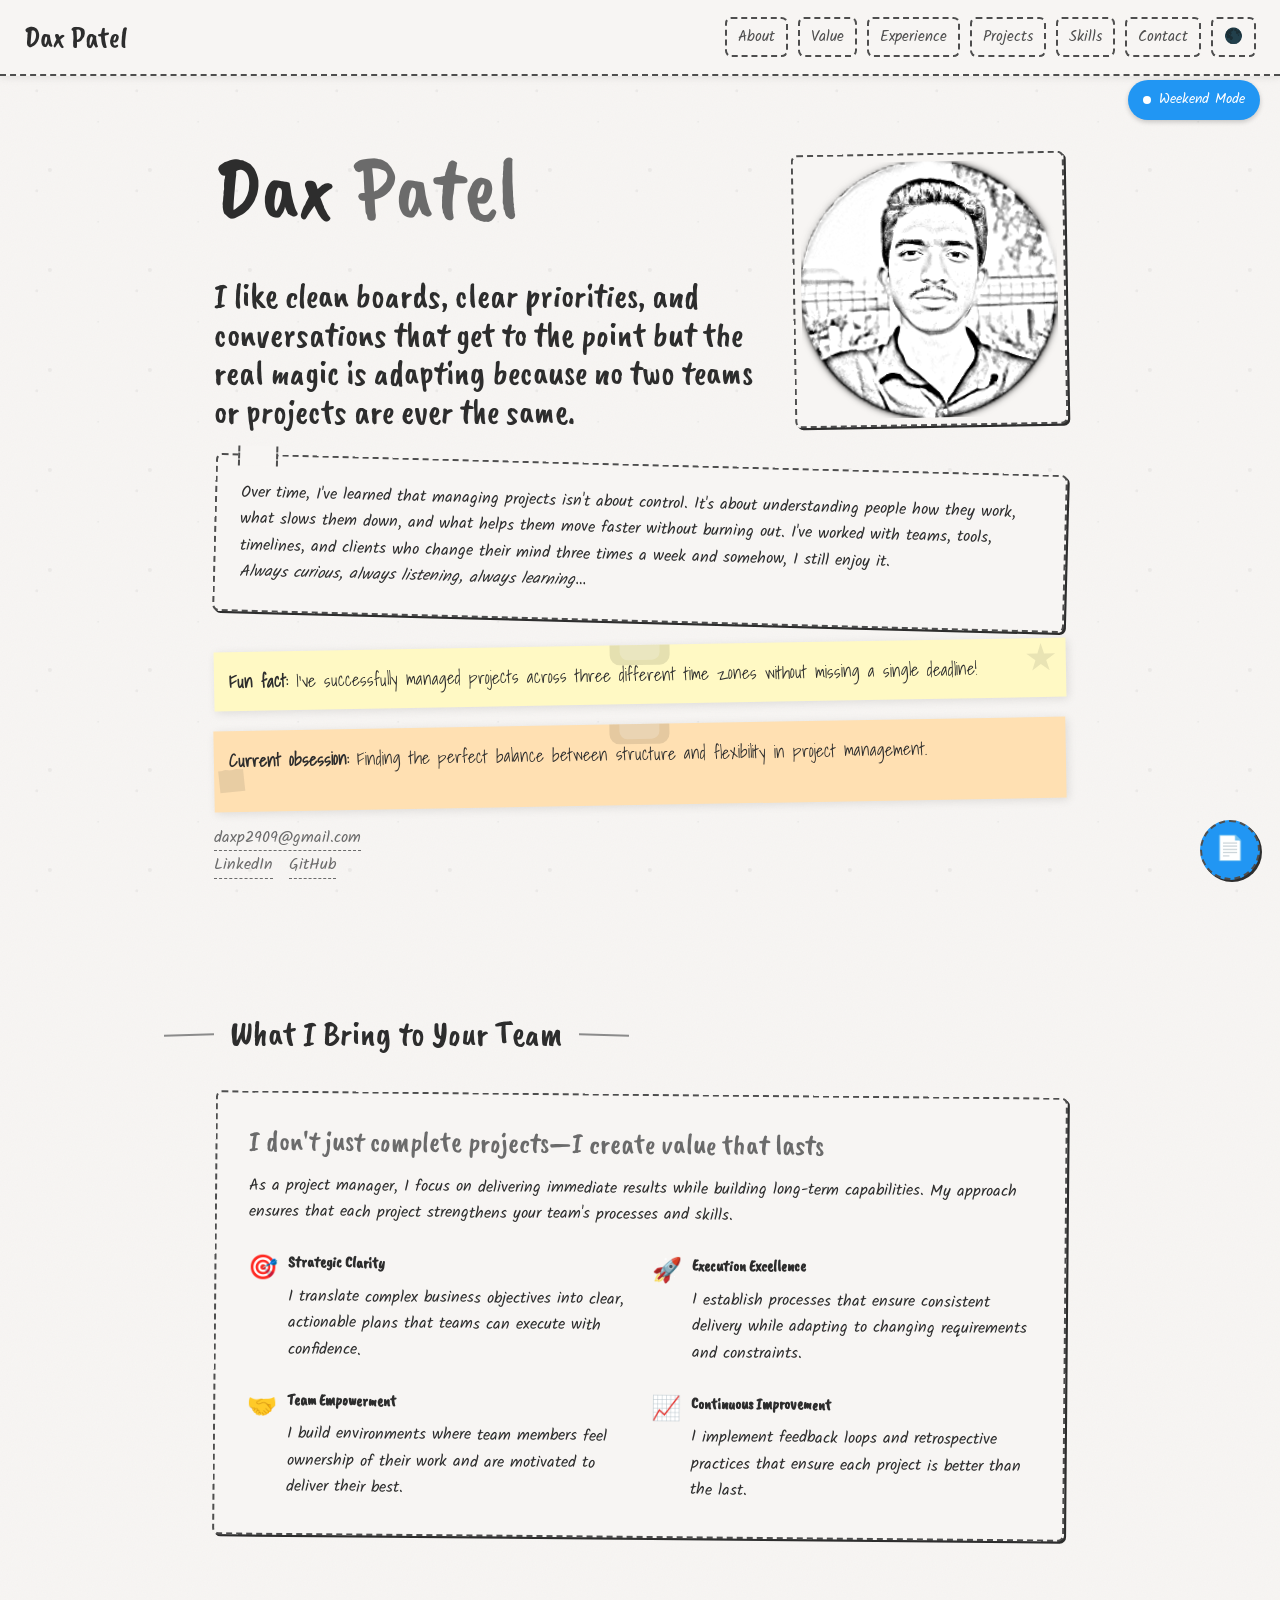
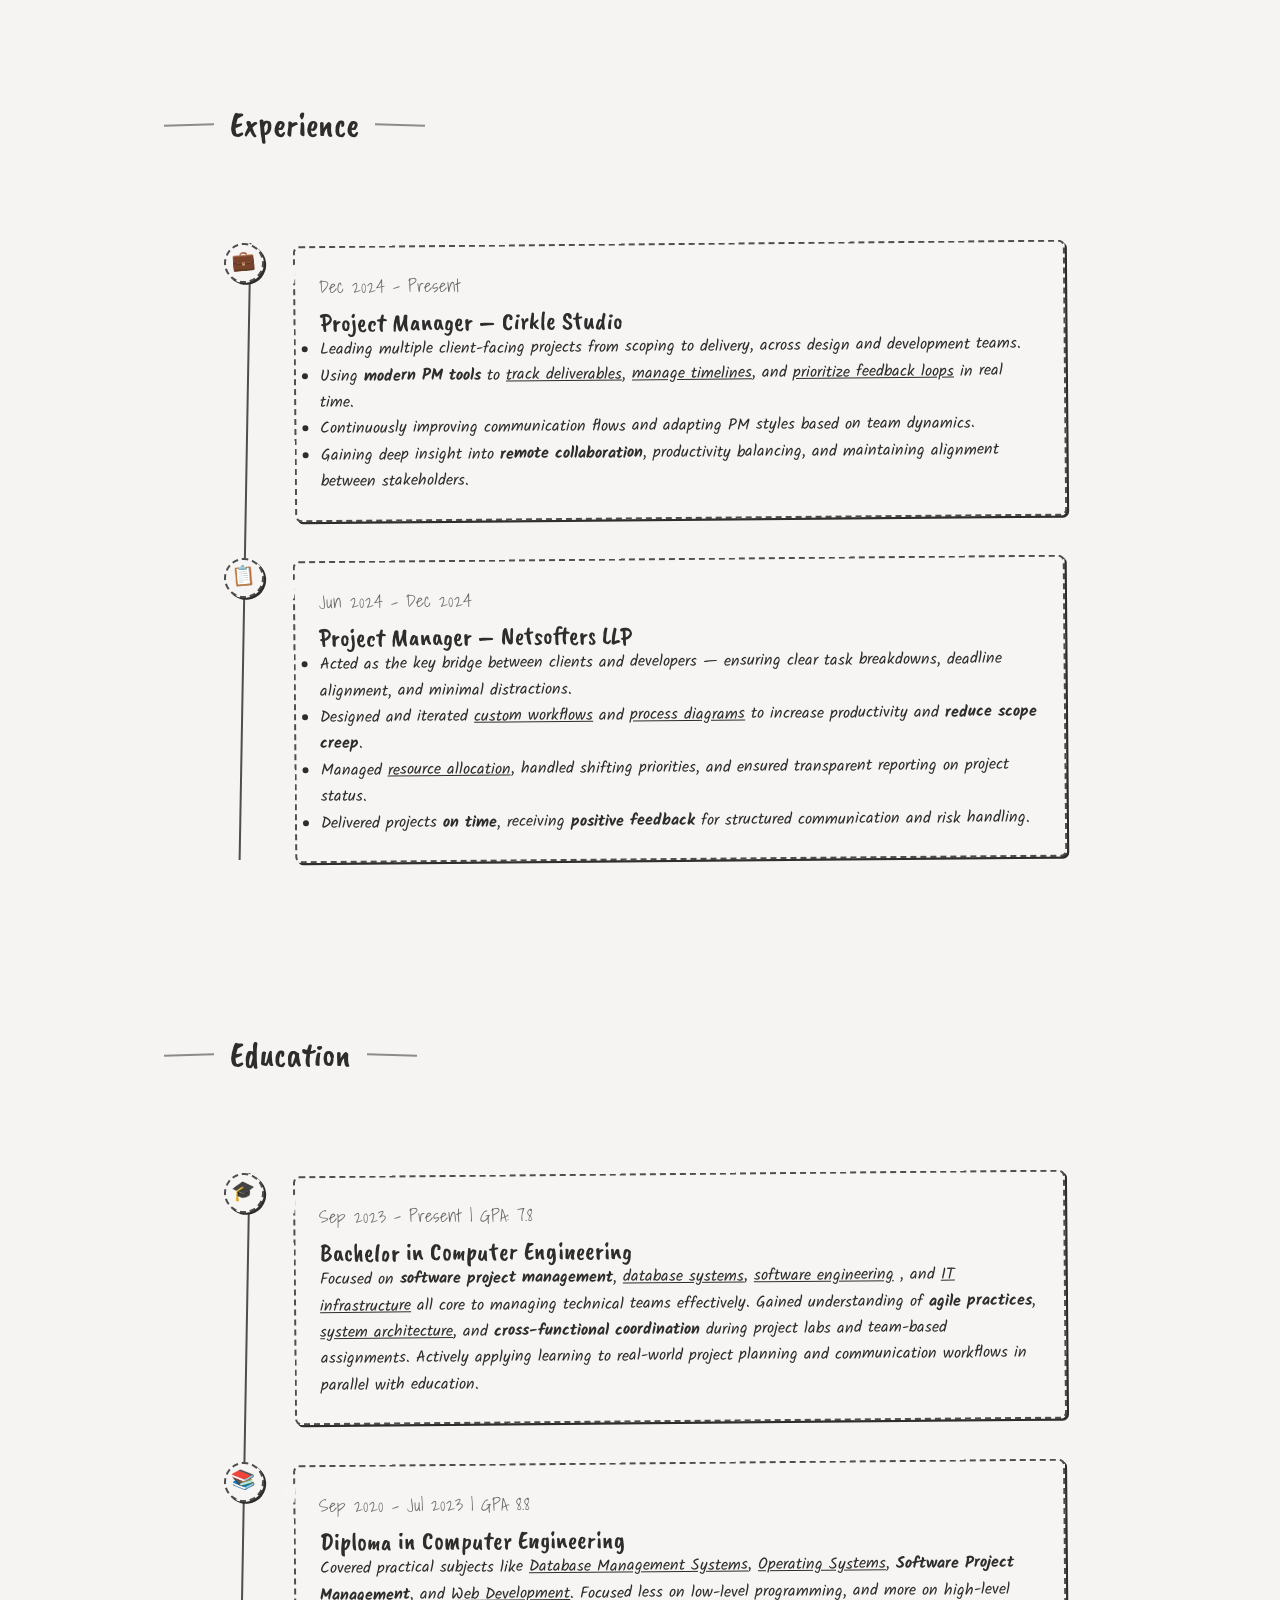
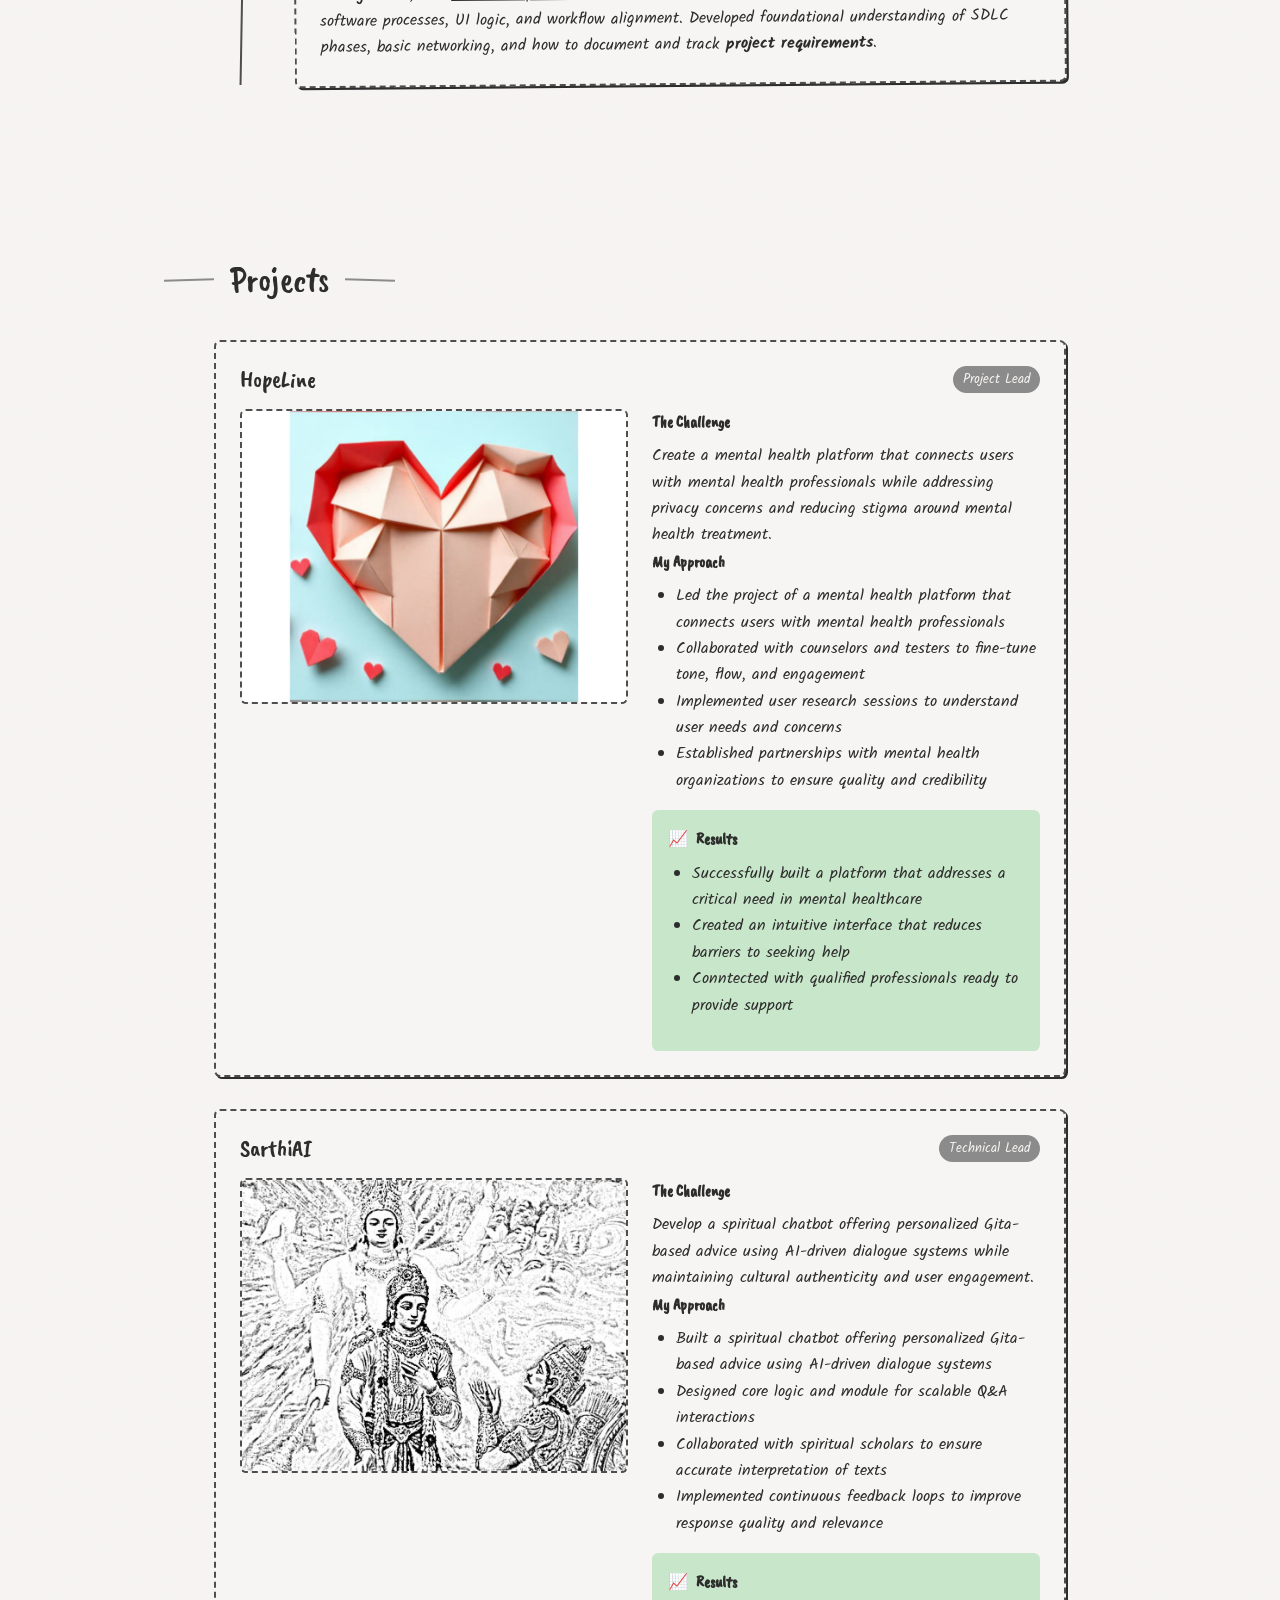
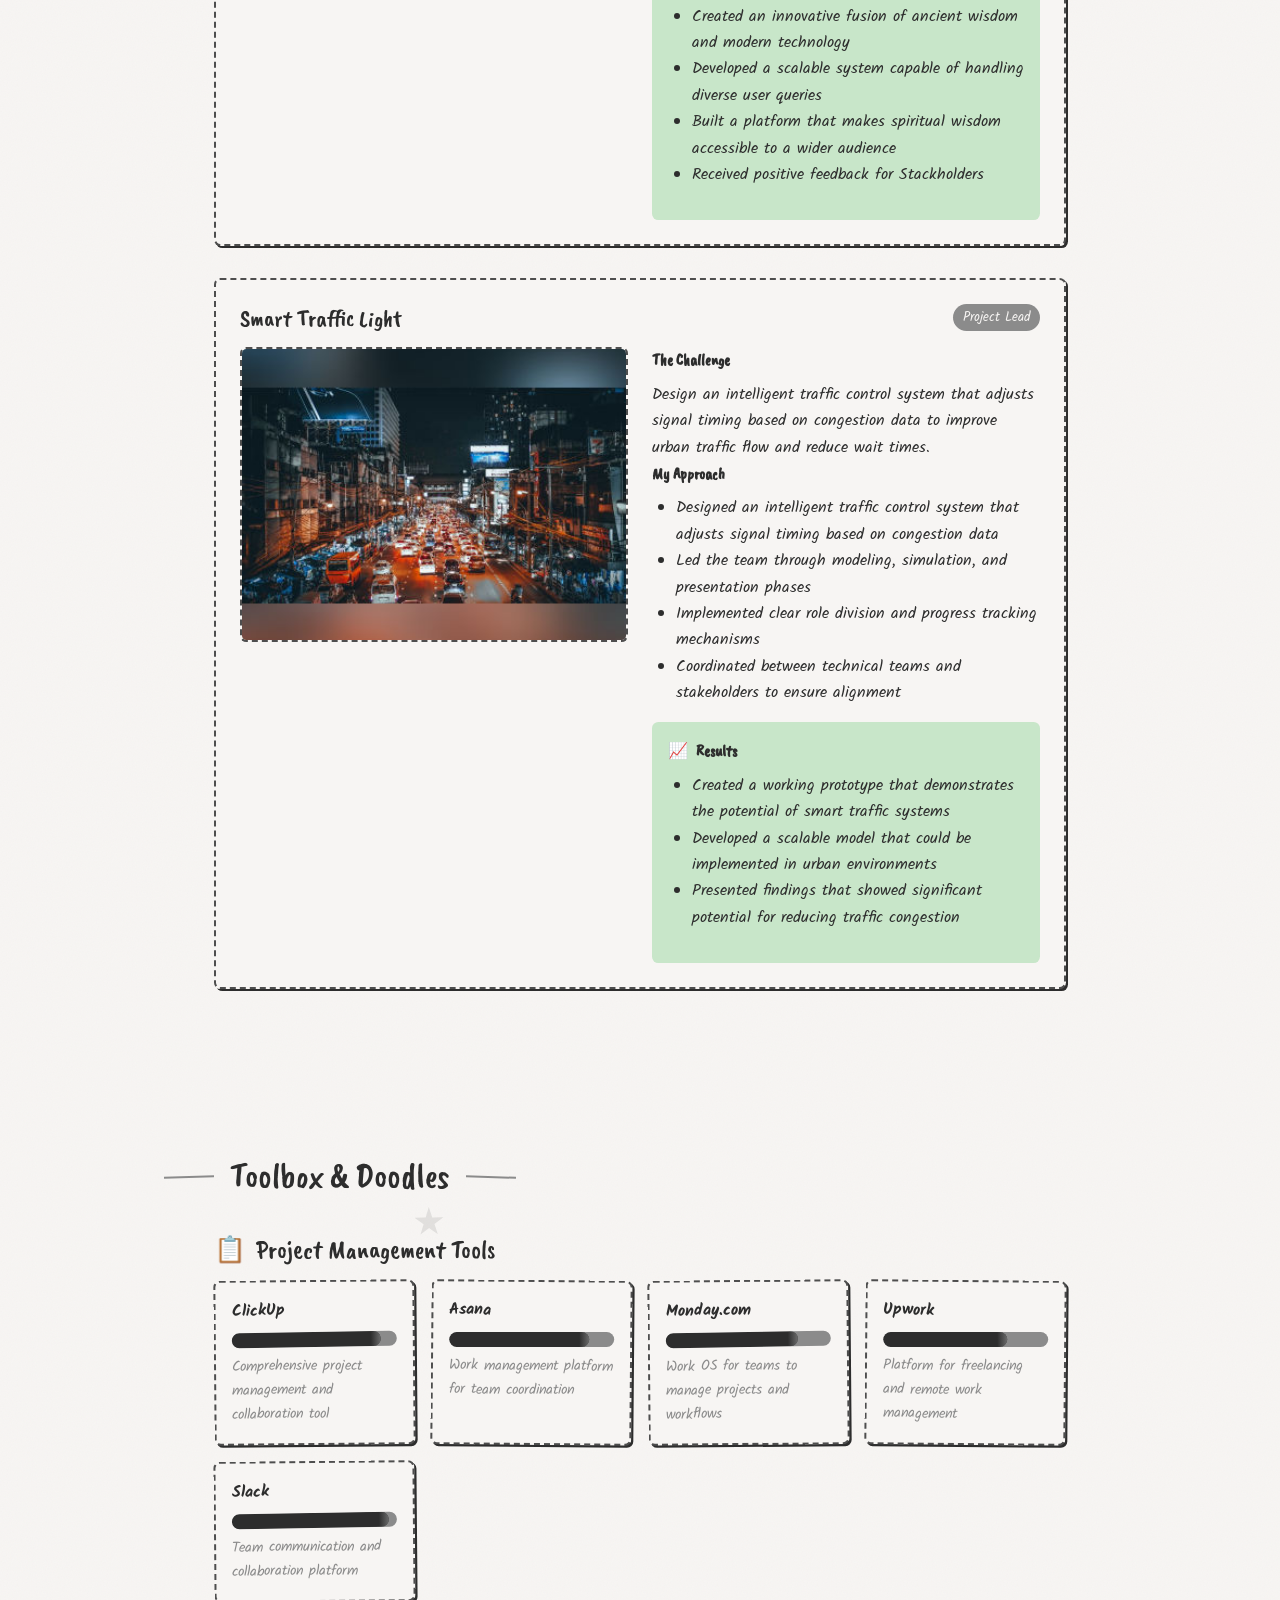
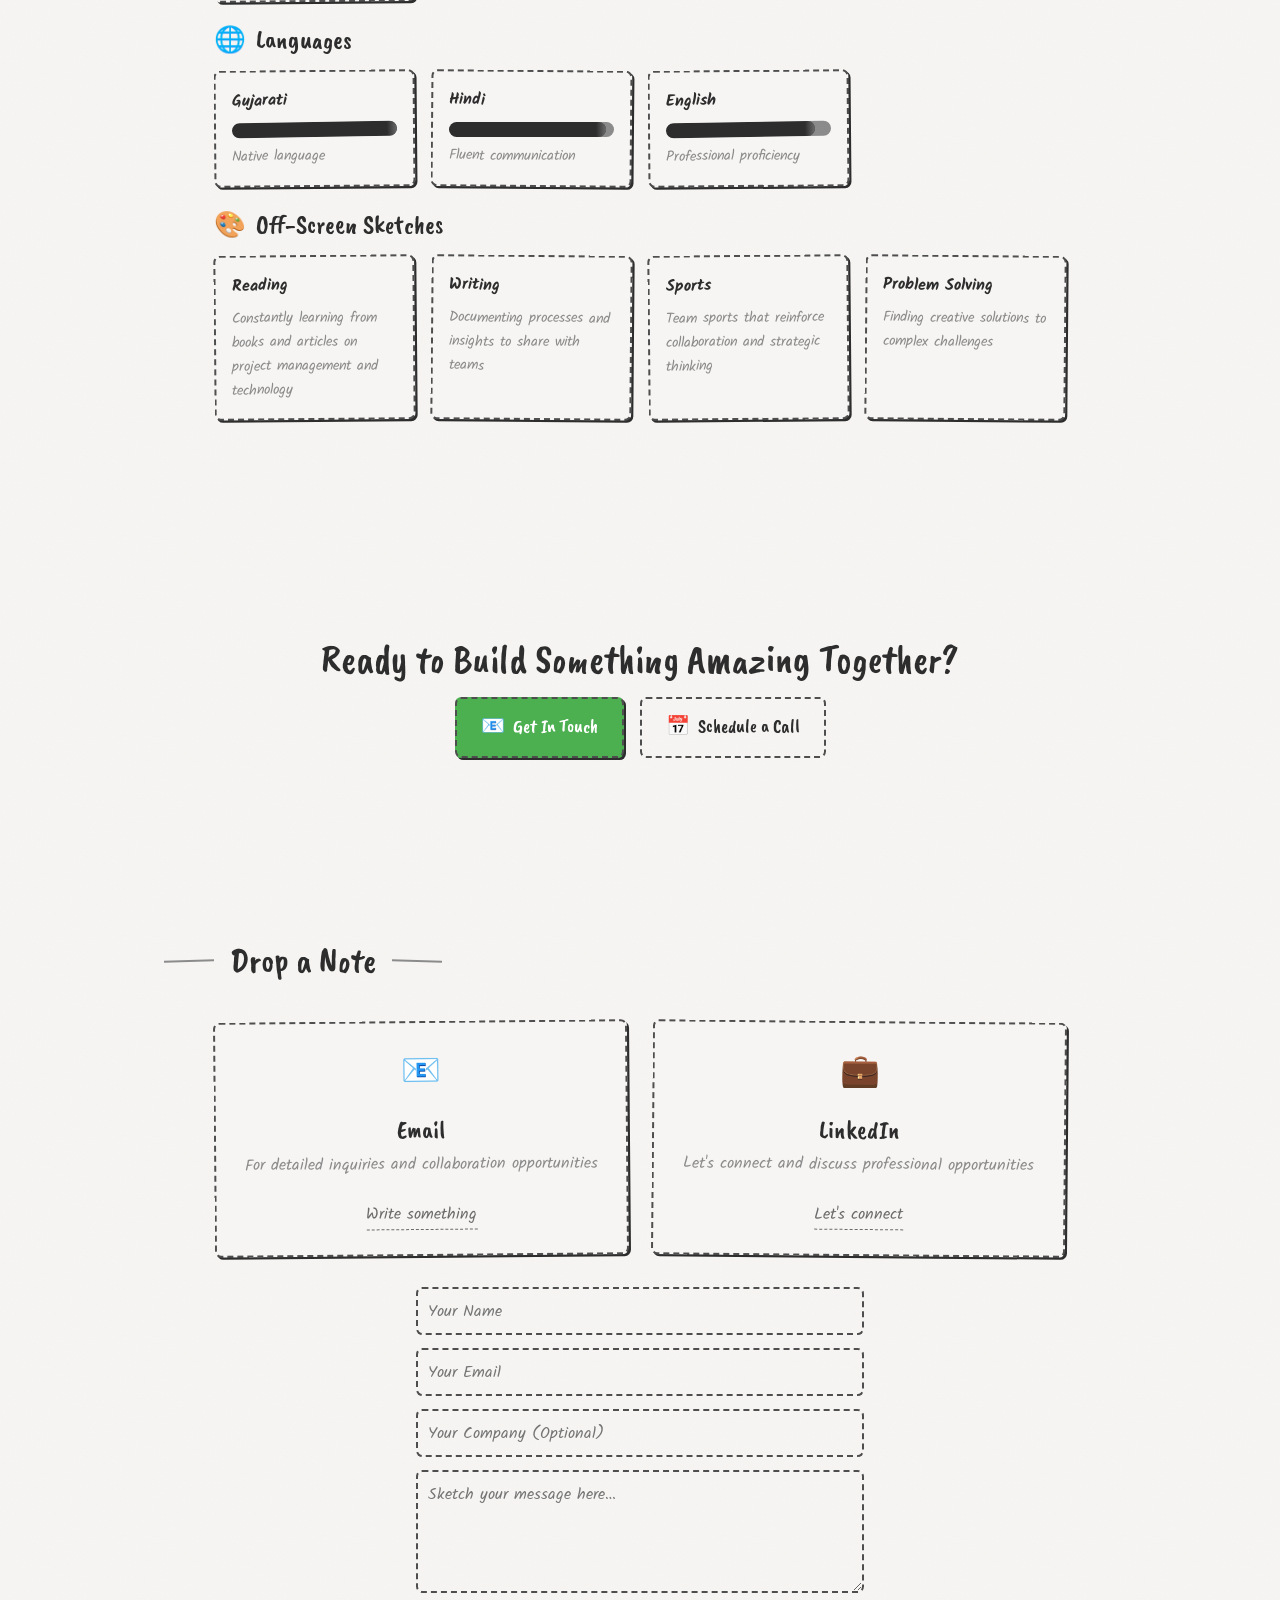
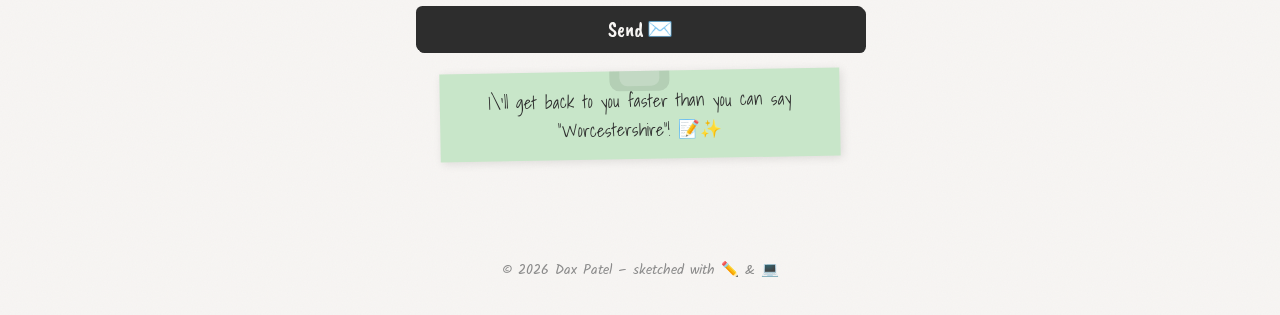
==== commit dc3726cf: "Update index.html" ====
--- a/index.html
+++ b/index.html
@@ -1839,7 +1839,7 @@
 <div id="backToTop" aria-label="back to top">↑</div>
 <!-- Sound Wave Visualization -->
 <div class="sound-wave" id="soundWave"></div>
-/* ---- Global Variables ---- */
+
 <script>
 let particles = [];
 let mouseX = 0;
@@ -2278,3 +2278,4 @@
 </script>
 </body>
 </html>
+
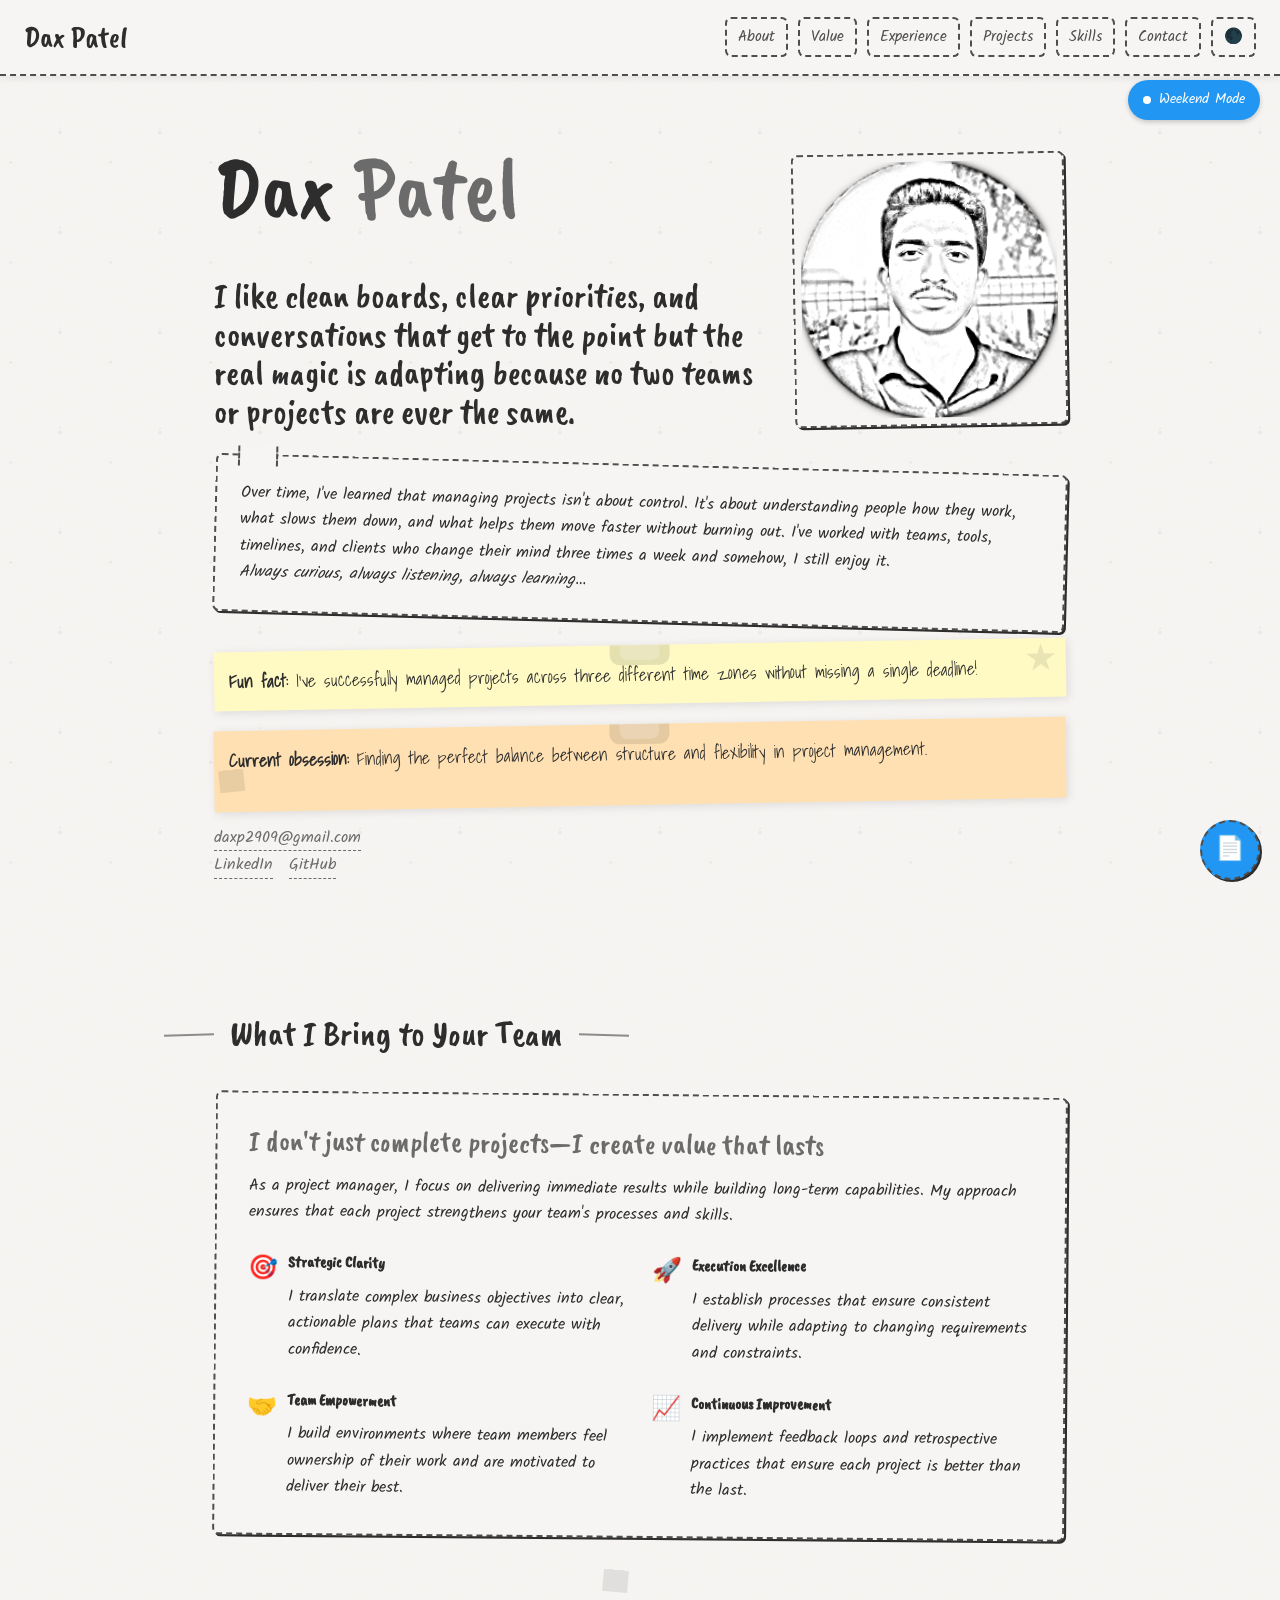
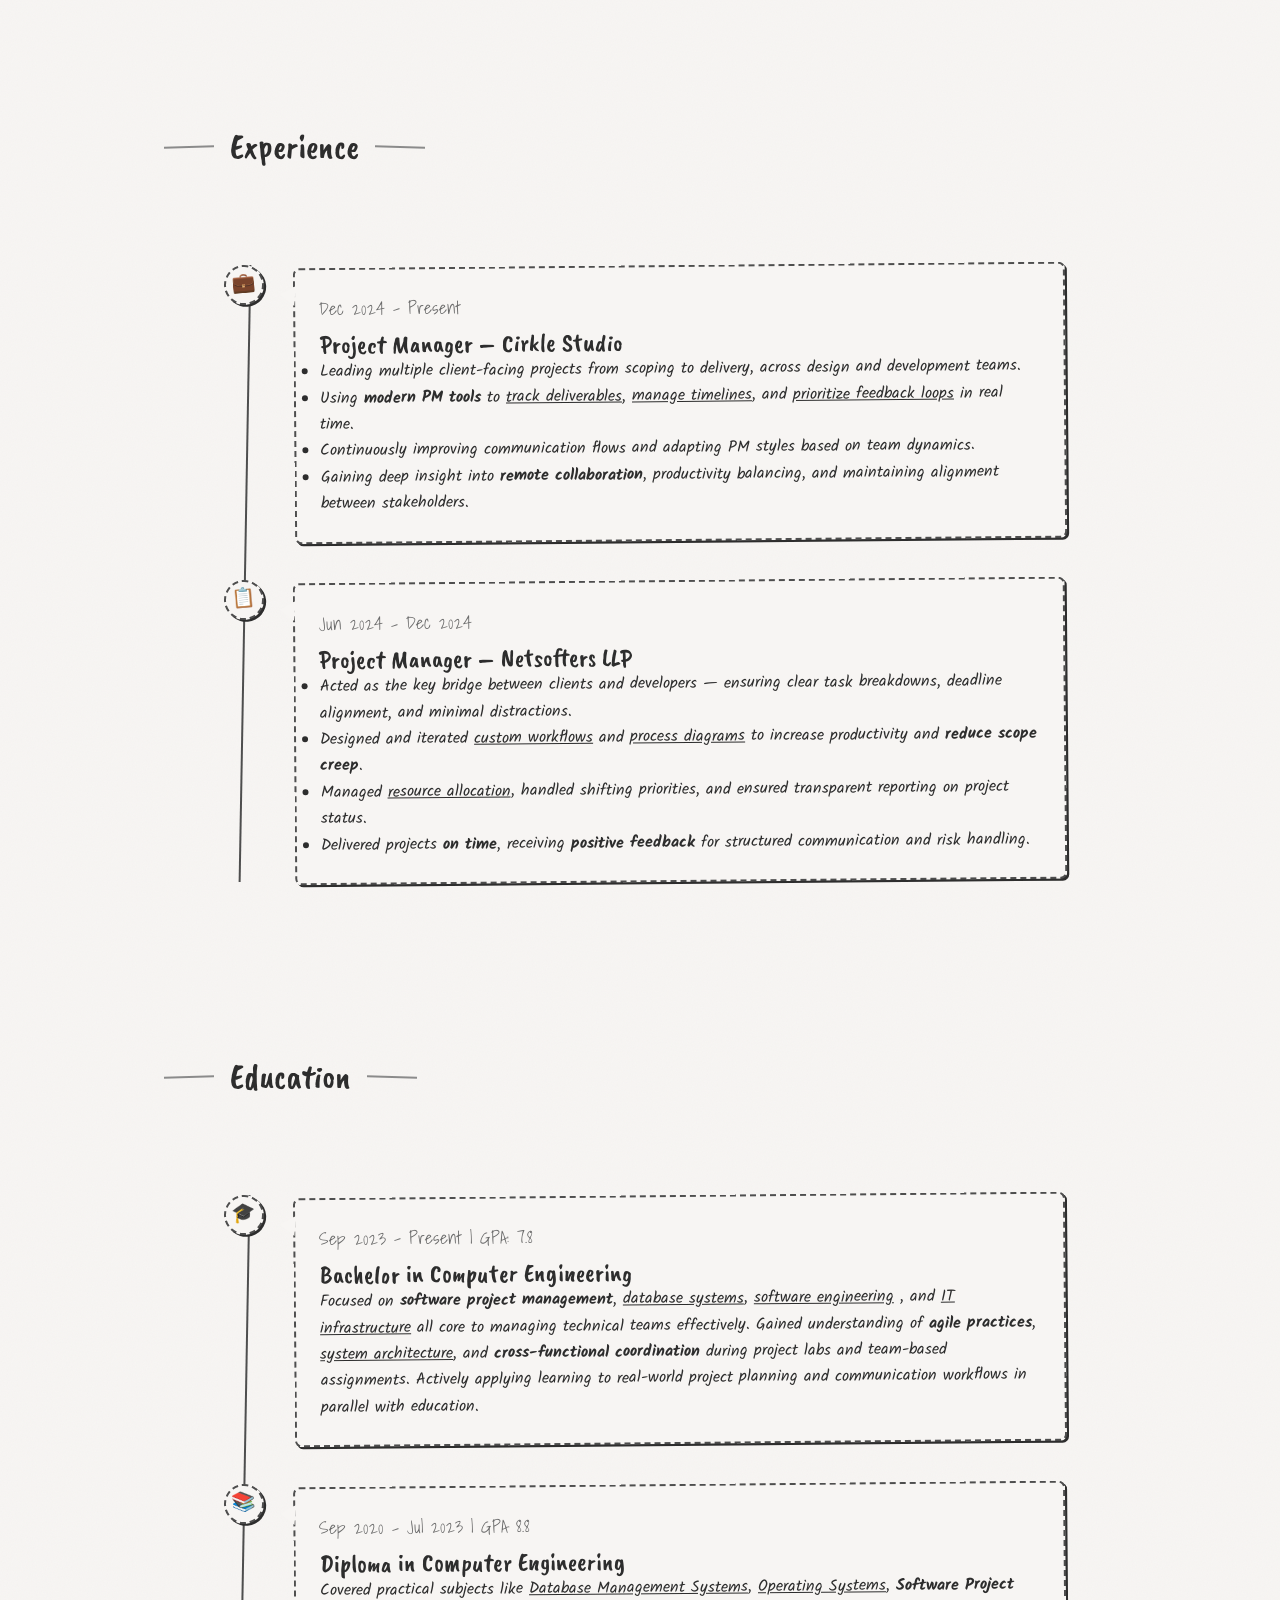
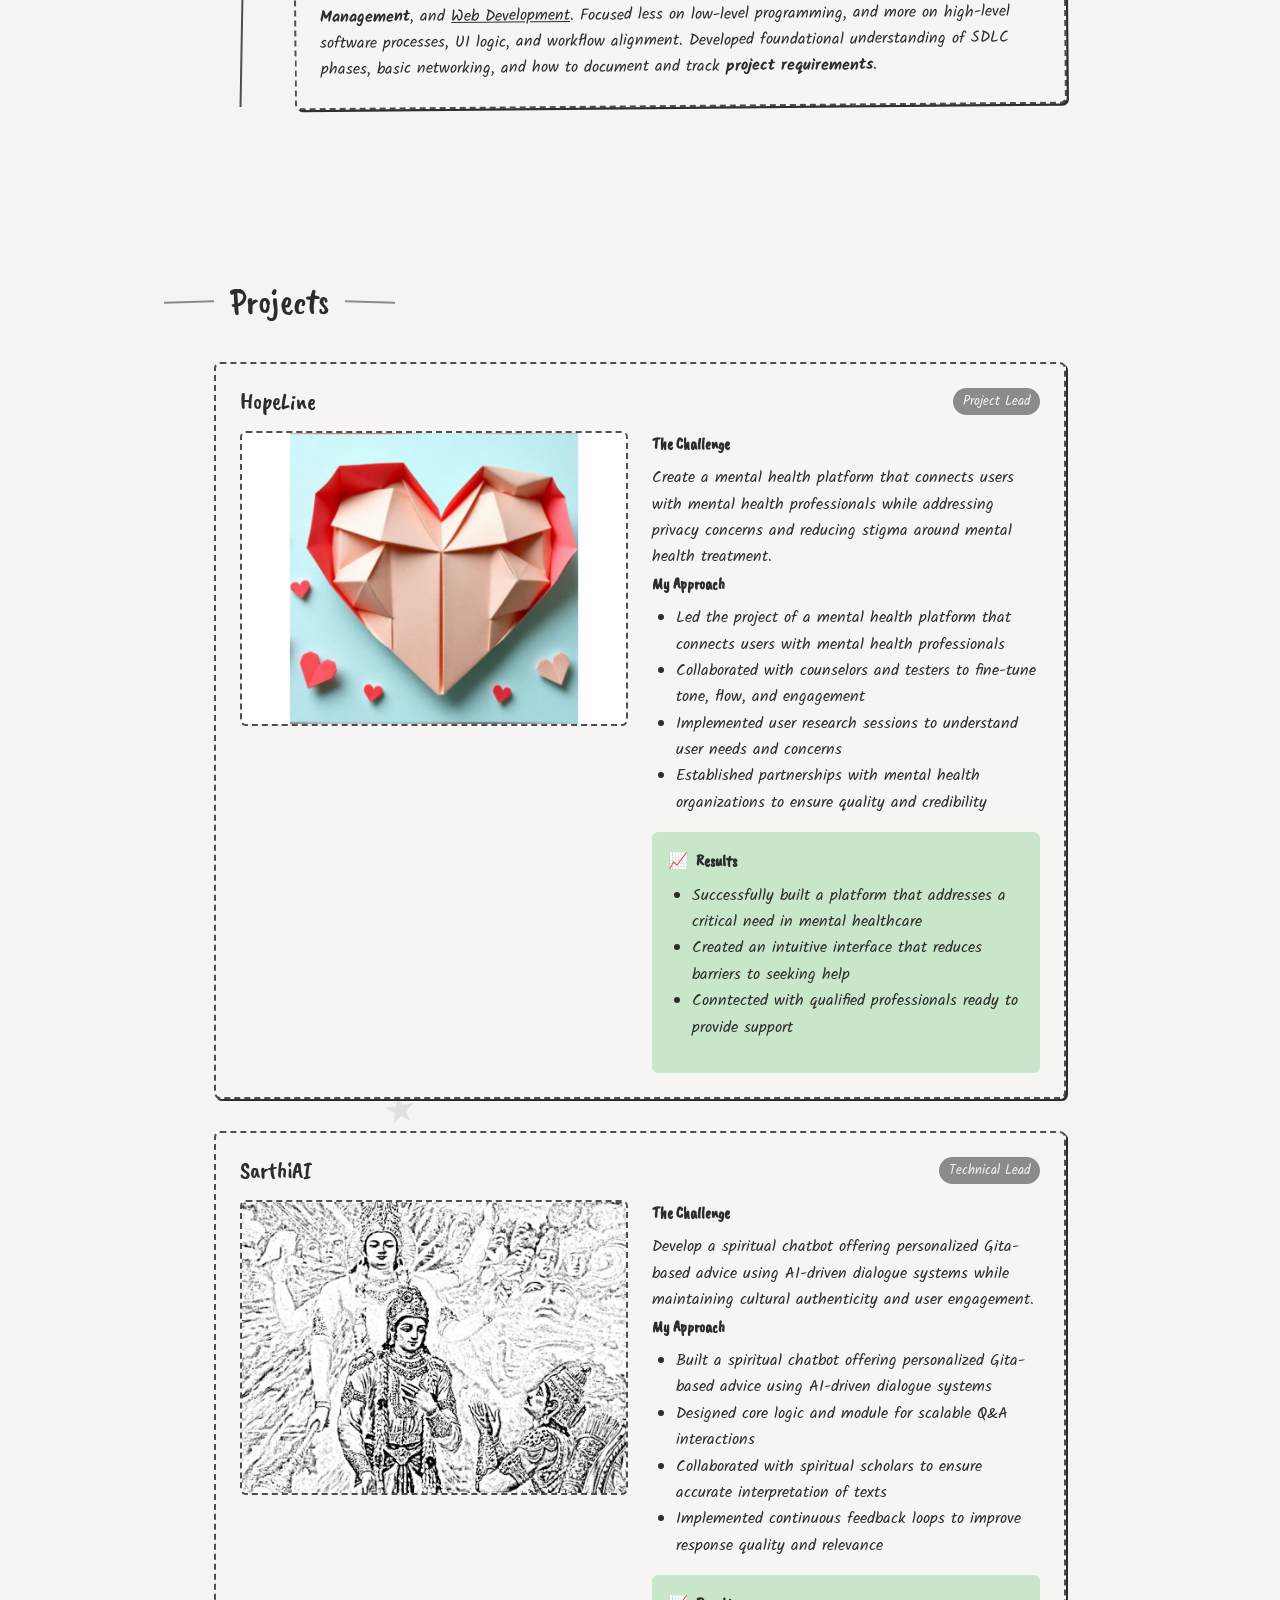
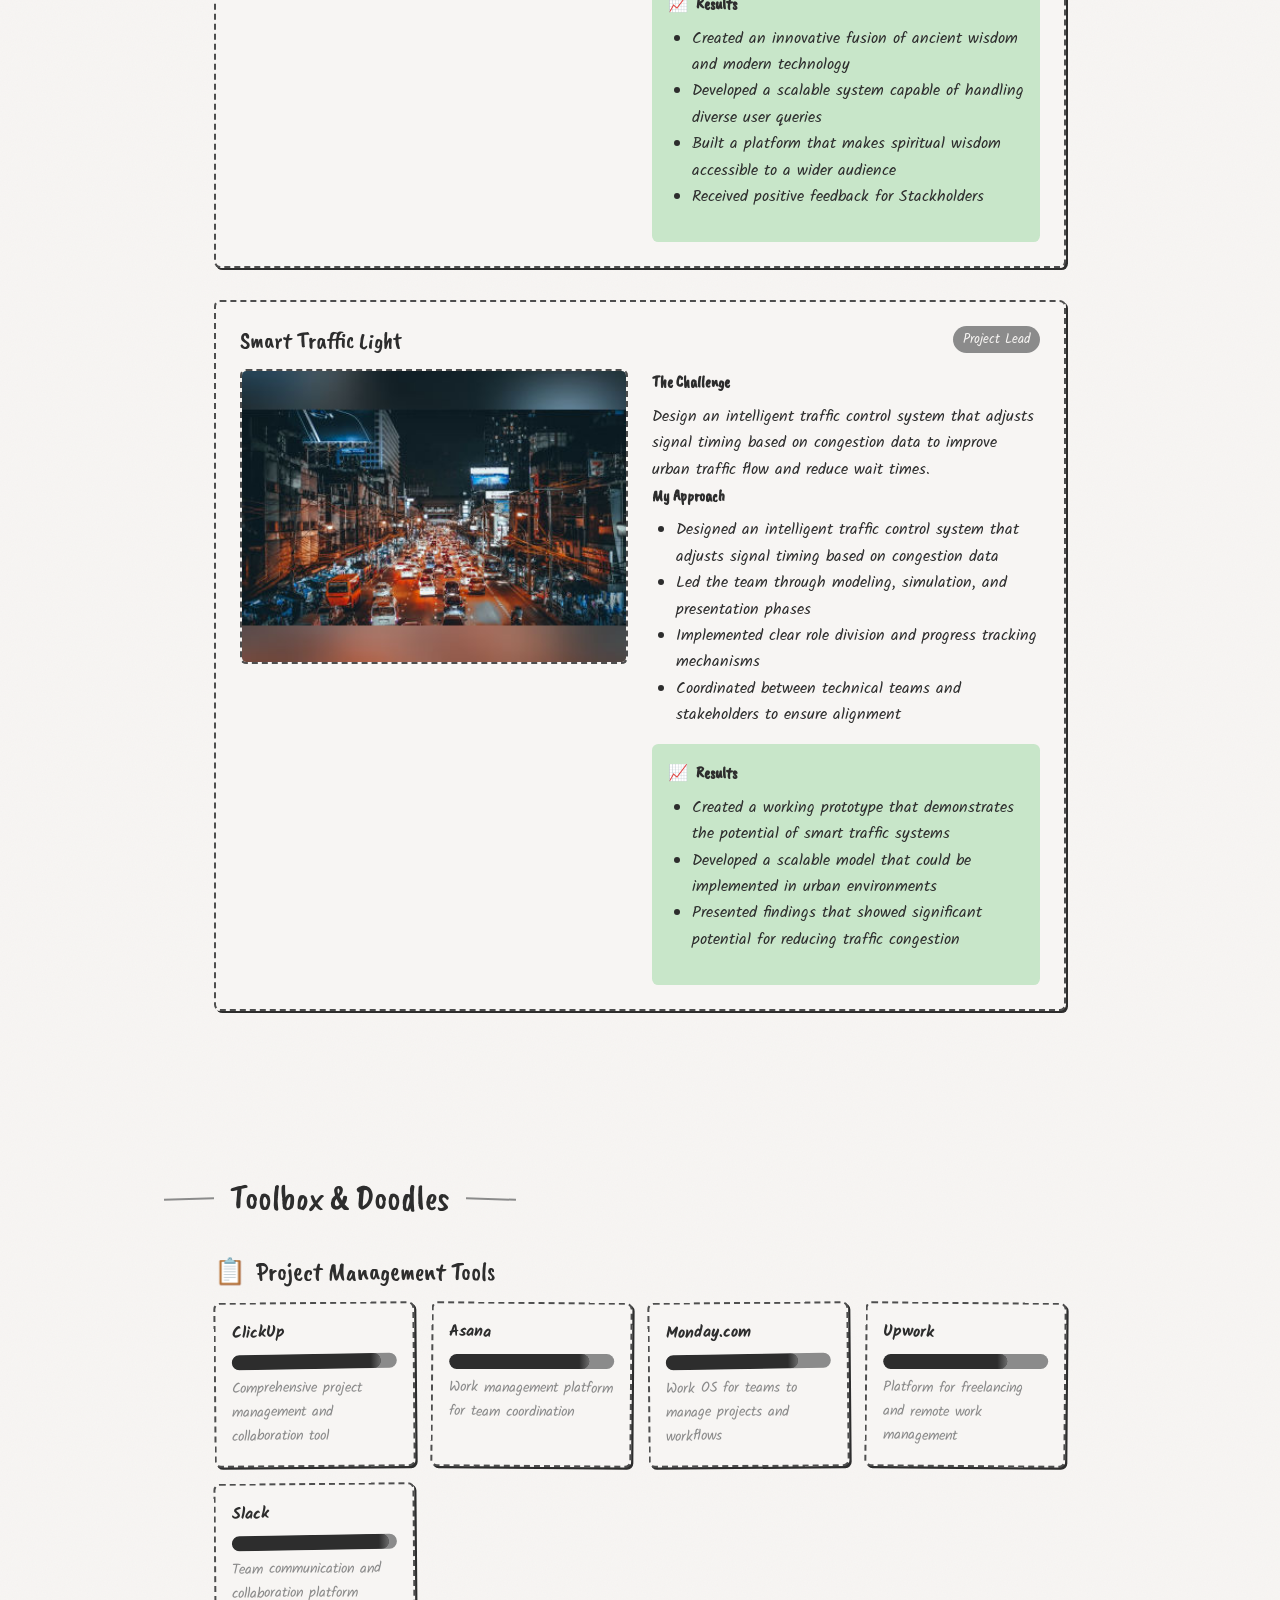
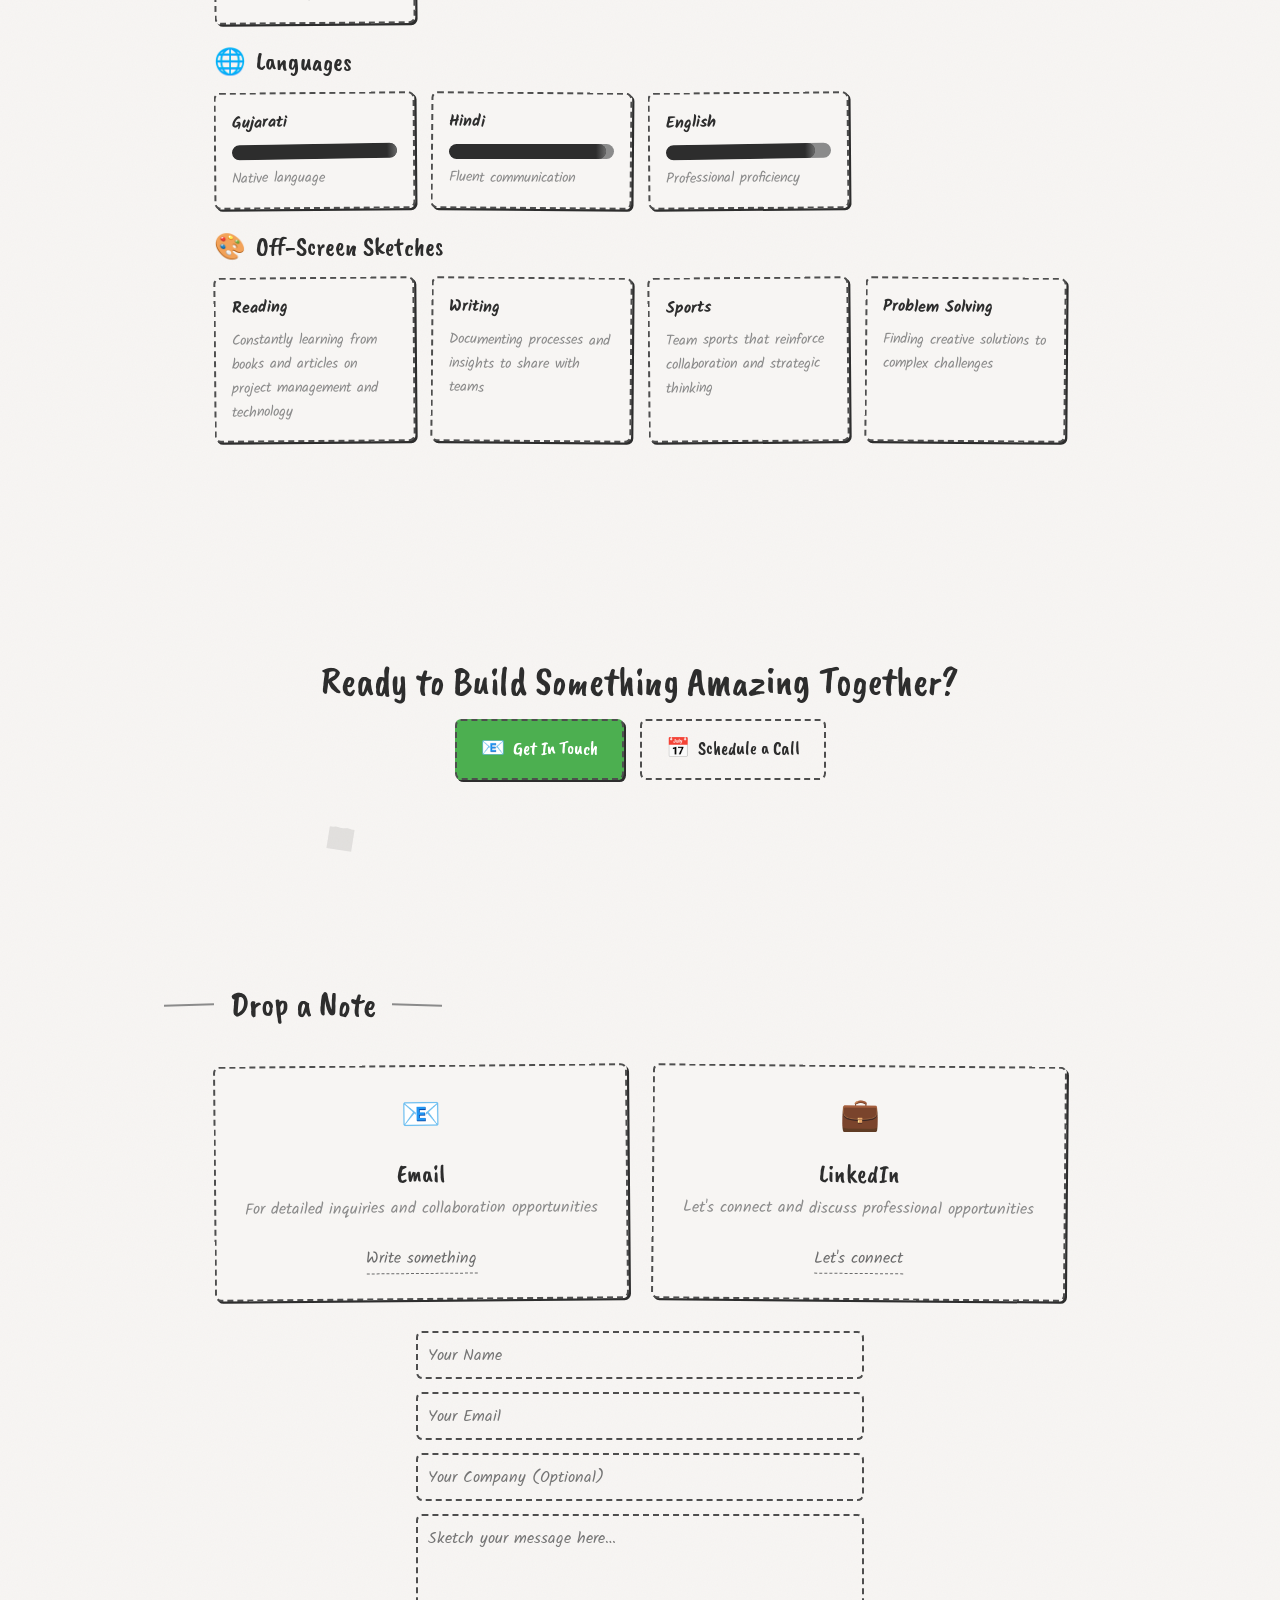
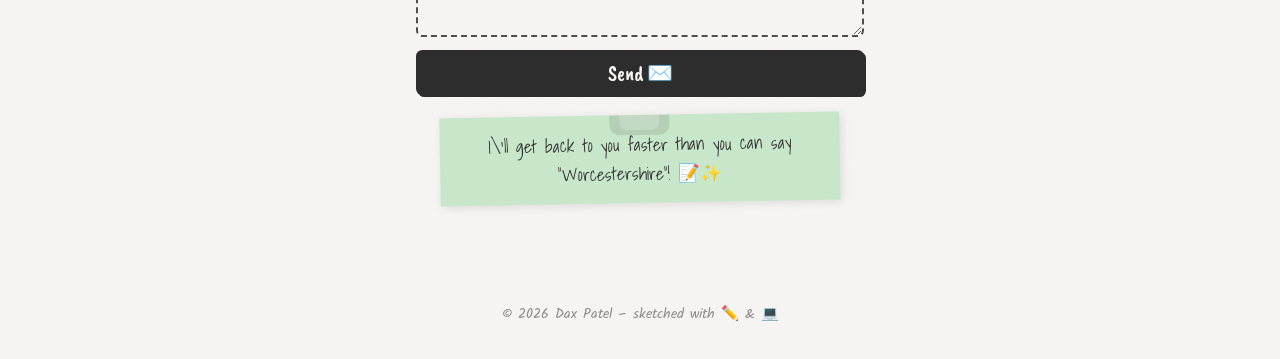
==== commit 878e54b0: "Update index.html" ====
--- a/index.html
+++ b/index.html
@@ -995,19 +995,16 @@
       font-size: 14px;
     }
   }
-
   @media (min-width: 481px) and (max-width: 768px) {
     :root {
       font-size: 15px;
     }
   }
-
   @media (min-width: 1441px) {
     :root {
       font-size: 18px;
     }
   }
-
   /* Profile image responsiveness */
   .profile-sketch {
     max-width: 100%;
@@ -1015,7 +1012,6 @@
     aspect-ratio: 1/1;
     object-fit: cover;
   }
-
   /* Project image responsiveness */
   .case-study-image {
     width: 100%;
@@ -1023,7 +1019,6 @@
     padding-bottom: 75%; /* 3:4 aspect ratio */
     position: relative;
   }
-
   .case-study-image img {
     position: absolute;
     top: 0;
@@ -1032,7 +1027,6 @@
     height: 100%;
     object-fit: cover;
   }
-
   /* Hero section adjustments */
   @media (max-width: 700px) {
     .hero {
@@ -1047,7 +1041,6 @@
       font-size: 1.5rem;
     }
   }
-
   /* Timeline adjustments */
   @media (max-width: 768px) {
     .sketch-timeline::before {
@@ -1065,7 +1058,6 @@
       font-size: 0.9rem;
     }
   }
-
   /* Grid adjustments */
   @media (max-width: 480px) {
     .projects, .skills {
@@ -1084,7 +1076,6 @@
       grid-template-columns: 1fr;
     }
   }
-
   @media (min-width: 481px) and (max-width: 768px) {
     .projects, .skills {
       grid-template-columns: repeat(2, 1fr);
@@ -1094,7 +1085,6 @@
       grid-template-columns: repeat(2, 1fr);
     }
   }
-
   @media (min-width: 769px) and (max-width: 1024px) {
     .projects, .skills {
       grid-template-columns: repeat(2, 1fr);
@@ -1104,7 +1094,6 @@
       grid-template-columns: repeat(2, 1fr);
     }
   }
-
   @media (min-width: 1025px) and (max-width: 1440px) {
     .projects, .skills {
       grid-template-columns: repeat(3, 1fr);
@@ -1114,7 +1103,6 @@
       grid-template-columns: repeat(2, 1fr);
     }
   }
-
   @media (min-width: 1441px) {
     .projects, .skills {
       grid-template-columns: repeat(4, 1fr);
@@ -1124,20 +1112,17 @@
       grid-template-columns: repeat(4, 1fr);
     }
   }
-
   /* Section padding adjustments */
   @media (max-width: 768px) {
     section.page {
       padding: 2rem 1rem;
     }
   }
-
   @media (min-width: 769px) and (max-width: 1024px) {
     section.page {
       padding: 2.5rem 1.5rem;
     }
   }
-
   /* Header adjustments */
   @media (max-width: 480px) {
     header {
@@ -1152,7 +1137,6 @@
       font-size: 1.5rem;
     }
   }
-
   /* Availability badge adjustments */
   @media (max-width: 768px) {
     .availability-badge {
@@ -1162,7 +1146,6 @@
       padding: 6px 12px;
     }
   }
-
   /* Download resume button adjustments */
   @media (max-width: 480px) {
     .download-resume {
@@ -1173,7 +1156,6 @@
       right: 15px;
     }
   }
-
   /* Form adjustments */
   @media (max-width: 480px) {
     form {
@@ -1181,7 +1163,6 @@
       padding: 0 1rem;
     }
   }
-
   /* Sticky notes adjustments */
   @media (max-width: 480px) {
     .sticky-note {
@@ -1190,7 +1171,6 @@
       margin: 15px 0;
     }
   }
-
   /* Timeline content adjustments */
   @media (max-width: 768px) {
     .timeline-content {
@@ -1205,7 +1185,6 @@
       padding-left: 1.2rem;
     }
   }
-
   /* Card adjustments */
   @media (max-width: 480px) {
     .card {
@@ -1216,7 +1195,6 @@
       font-size: 1.3rem;
     }
   }
-
   /* Section header adjustments */
   @media (max-width: 768px) {
     .section-header h2::before, 
@@ -1224,7 +1202,6 @@
       width: 20px;
     }
   }
-
   /* CTA section adjustments */
   @media (max-width: 480px) {
     .cta-heading {
@@ -1245,14 +1222,12 @@
       max-width: 280px;
     }
   }
-
   /* Skill bars adjustments */
   @media (max-width: 480px) {
     .skill-bar {
       height: 12px;
     }
   }
-
   /* Value proposition adjustments */
   @media (max-width: 768px) {
     .value-prop {
@@ -1263,7 +1238,6 @@
       font-size: 1.5rem;
     }
   }
-
   /* Case study adjustments */
   @media (max-width: 768px) {
     .case-study {
@@ -1274,7 +1248,6 @@
       font-size: 1.3rem;
     }
   }
-
   /* Contact options adjustments */
   @media (max-width: 480px) {
     .contact-option {
@@ -1285,7 +1258,6 @@
       font-size: 1.5rem;
     }
   }
-
   /* Footer adjustments */
   @media (max-width: 480px) {
     footer {
@@ -1293,14 +1265,12 @@
       padding: 1.5rem 0;
     }
   }
-
   /* Interactive background adjustments */
   @media (max-width: 768px) {
     .interactive-bg {
       opacity: 0.03;
     }
   }
-
   /* Back to top button adjustments */
   @media (max-width: 480px) {
     #backToTop {
@@ -1814,24 +1784,28 @@
       </div> -->
     </div>
     
-    
-<form id="contactForm" action="https://formsubmit.co/ajax/daxp2909@gmail.com">
-<!--  <input type="hidden" name="_captcha" value="false">
-  <input type="hidden" name="_subject" value="New contact from portfolio!">
-  <input type="hidden" name="_template" value="table">
-  <input type="text" name="_honey" style="display:none"> -->
-  <input name="name" placeholder="Your Name" required>
-  <input type="email" name="email" placeholder="Your Email" required>
-  <input name="company" placeholder="Your Company (Optional)">
-  <textarea name="message" rows="4" placeholder="Sketch your message here…" required></textarea>
-  <button type="submit">Send ✉️</button>
-  <div id="formFeedback" class="form-feedback"></div>
-</form>
+    <!-- Updated Form -->
+    <form id="contactForm" action="https://formsubmit.co/daxp2909@gmail.com" method="POST">
+      <!-- FormSubmit configuration -->
+      <input type="hidden" name="_captcha" value="false">
+      <input type="hidden" name="_subject" value="New contact from Dax Patel's portfolio">
+      <input type="hidden" name="_template" value="table">
+      <input type="text" name="_honey" style="display:none">
+      
+      <!-- Form fields -->
+      <input type="text" name="name" placeholder="Your Name" required>
+      <input type="email" name="email" placeholder="Your Email" required>
+      <input type="text" name="company" placeholder="Your Company (Optional)">
+      <textarea name="message" rows="4" placeholder="Sketch your message here…" required></textarea>
+      <button type="submit">Send ✉️</button>
+      
+      <!-- Feedback message container -->
+      <div id="formFeedback" class="form-feedback"></div>
+    </form>
 
-
-<div class="sticky-note green" style="max-width: 400px; margin: 20px auto;">
-  <p style="text-align: center;">I\'ll get back to you faster than you can say "Worcestershire"! 📝✨</p>
-</div>
+    <div class="sticky-note green" style="max-width: 400px; margin: 20px auto;">
+      <p style="text-align: center;">I\'ll get back to you faster than you can say "Worcestershire"! 📝✨</p>
+    </div>
   </section>
 </main>
 <footer>&copy; <span id="year"></span> Dax Patel – sketched with ✏️ &amp; 💻</footer>
@@ -1839,7 +1813,6 @@
 <div id="backToTop" aria-label="back to top">↑</div>
 <!-- Sound Wave Visualization -->
 <div class="sound-wave" id="soundWave"></div>
-
 <script>
 let particles = [];
 let mouseX = 0;
@@ -2212,26 +2185,50 @@
   });
 });
 /* ---- Form submission feedback ---- */
-const form = document.getElementById('contactForm');
-const successMessage = document.getElementById('form-success');
-form.addEventListener('submit', function(e) {
-  e.preventDefault(); // prevent full page reload
+document.getElementById('contactForm').addEventListener('submit', function(e) {
+  e.preventDefault(); // Prevent default form submission
+  
+  const form = e.target;
   const formData = new FormData(form);
-  fetch("https://formsubmit.co/ajax/daxp2909@gmail.com", {
-    method: "POST",
+  const feedbackElement = document.getElementById('formFeedback');
+  
+  // Show loading state
+  feedbackElement.textContent = "Sending your message...";
+  feedbackElement.className = "form-feedback";
+  feedbackElement.style.display = "block";
+  
+  // Submit the form using fetch
+  fetch(form.action, {
+    method: 'POST',
     body: formData,
     headers: {
       'Accept': 'application/json'
     }
-  }).then(response => {
-    if (response.ok) {
-      form.reset();
-      successMessage.style.display = "block";
+  })
+  .then(response => response.json())
+  .then(data => {
+    if (data.success) {
+      // Success message
+      feedbackElement.textContent = "Thank you! Your message has been sent successfully.";
+      feedbackElement.className = "form-feedback success";
+      form.reset(); // Reset form fields
     } else {
-      alert("⚠️ Something went wrong. Please try again.");
-    }
-  }).catch(error => {
-    alert("⚠️ Network error. Please try again.");
+      // Error message
+      feedbackElement.textContent = "Oops! Something went wrong. Please try again.";
+      feedbackElement.className = "form-feedback error";
+    }
+  })
+  .catch(error => {
+    // Network error
+    feedbackElement.textContent = "Network error. Please check your connection and try again.";
+    feedbackElement.className = "form-feedback error";
+    console.error('Form submission error:', error);
+  })
+  .finally(() => {
+    // Hide feedback after 5 seconds
+    setTimeout(() => {
+      feedbackElement.style.display = "none";
+    }, 5000);
   });
 });
 /* ---- Add random doodles to sections ---- */
@@ -2278,4 +2275,3 @@
 </script>
 </body>
 </html>
-
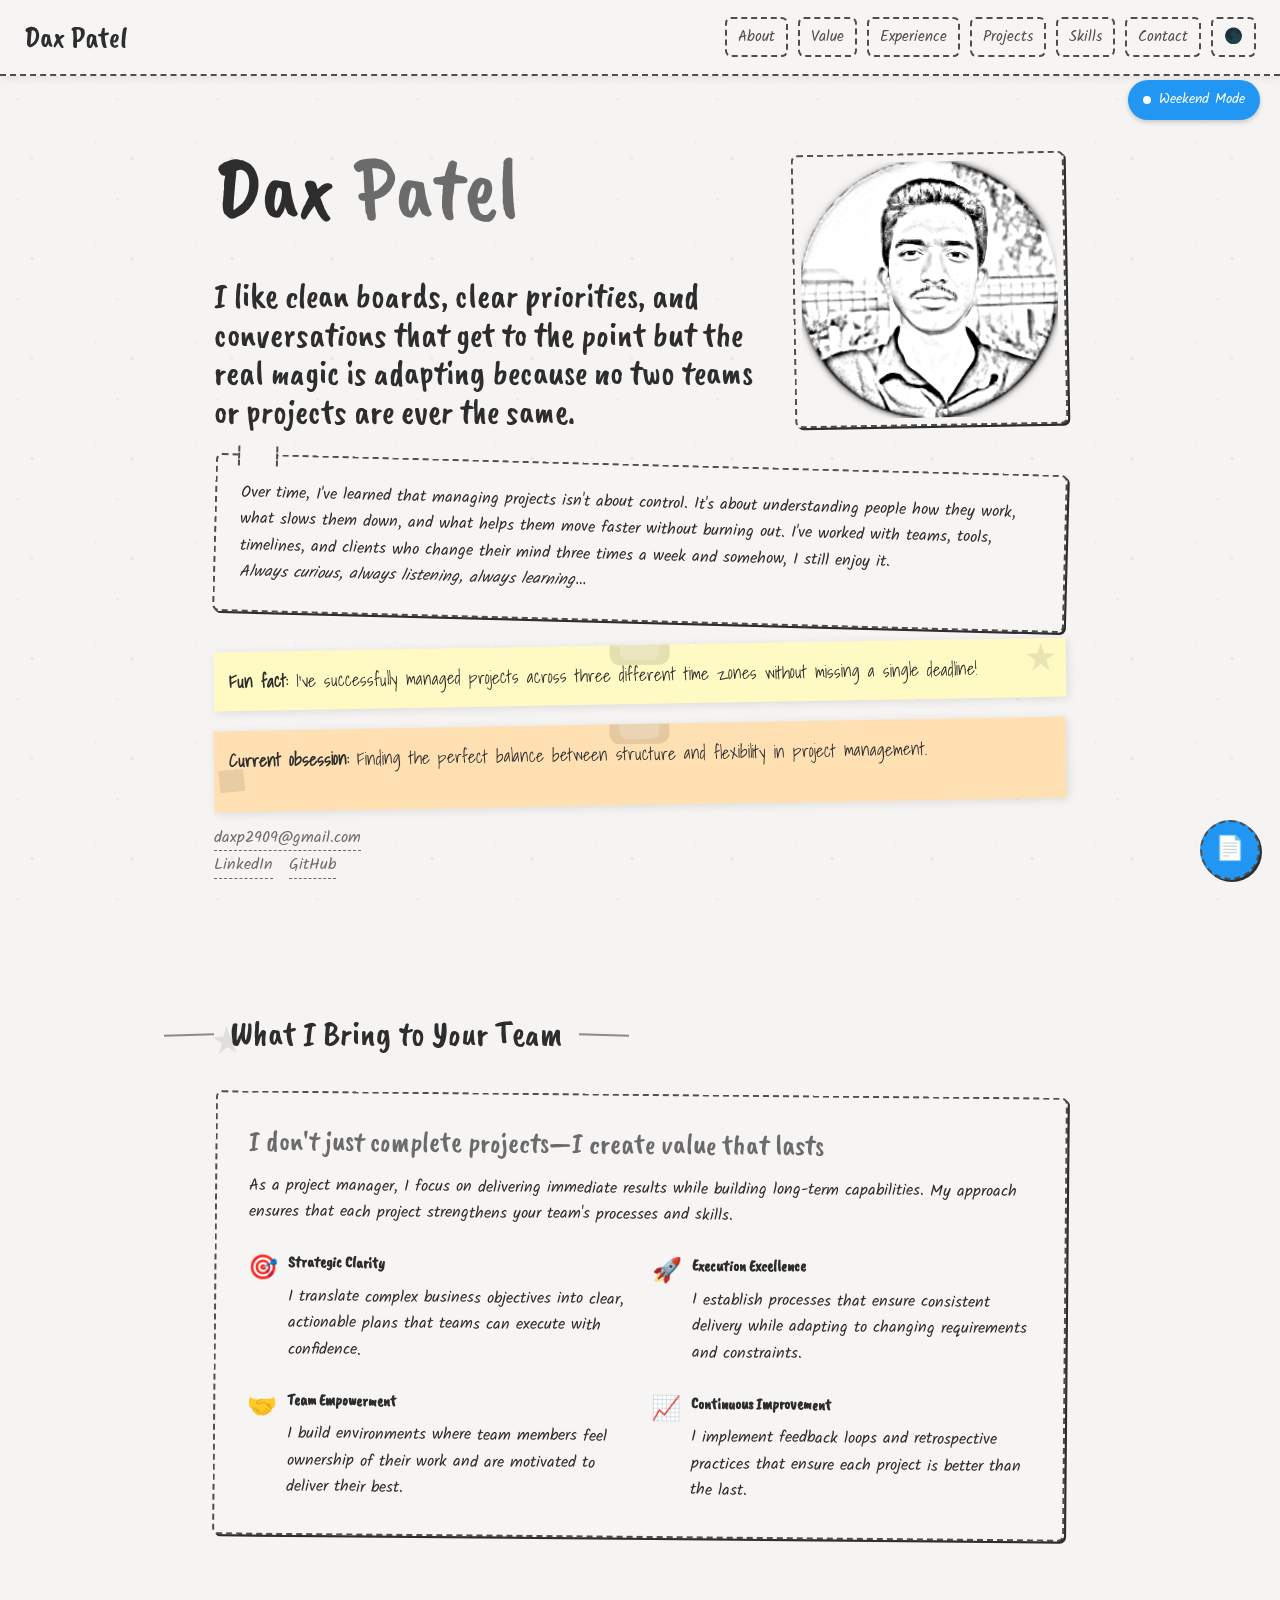
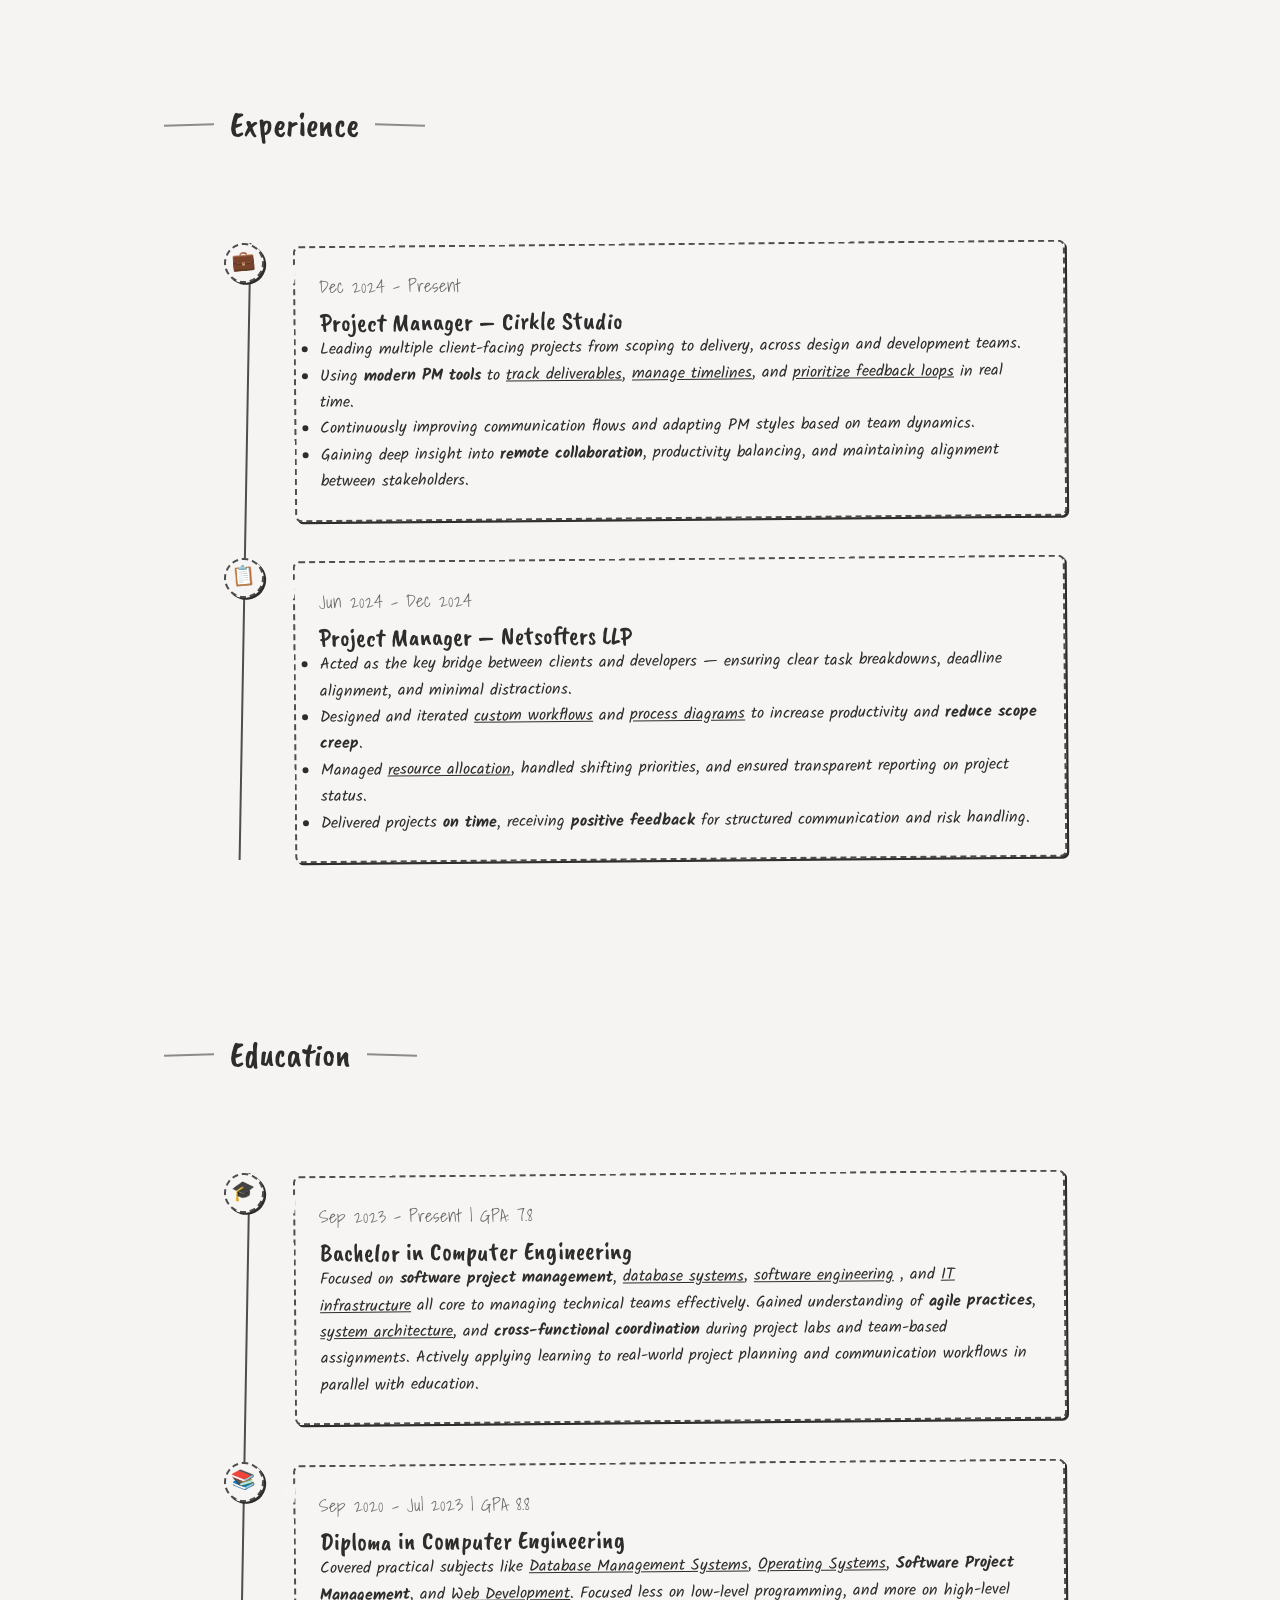
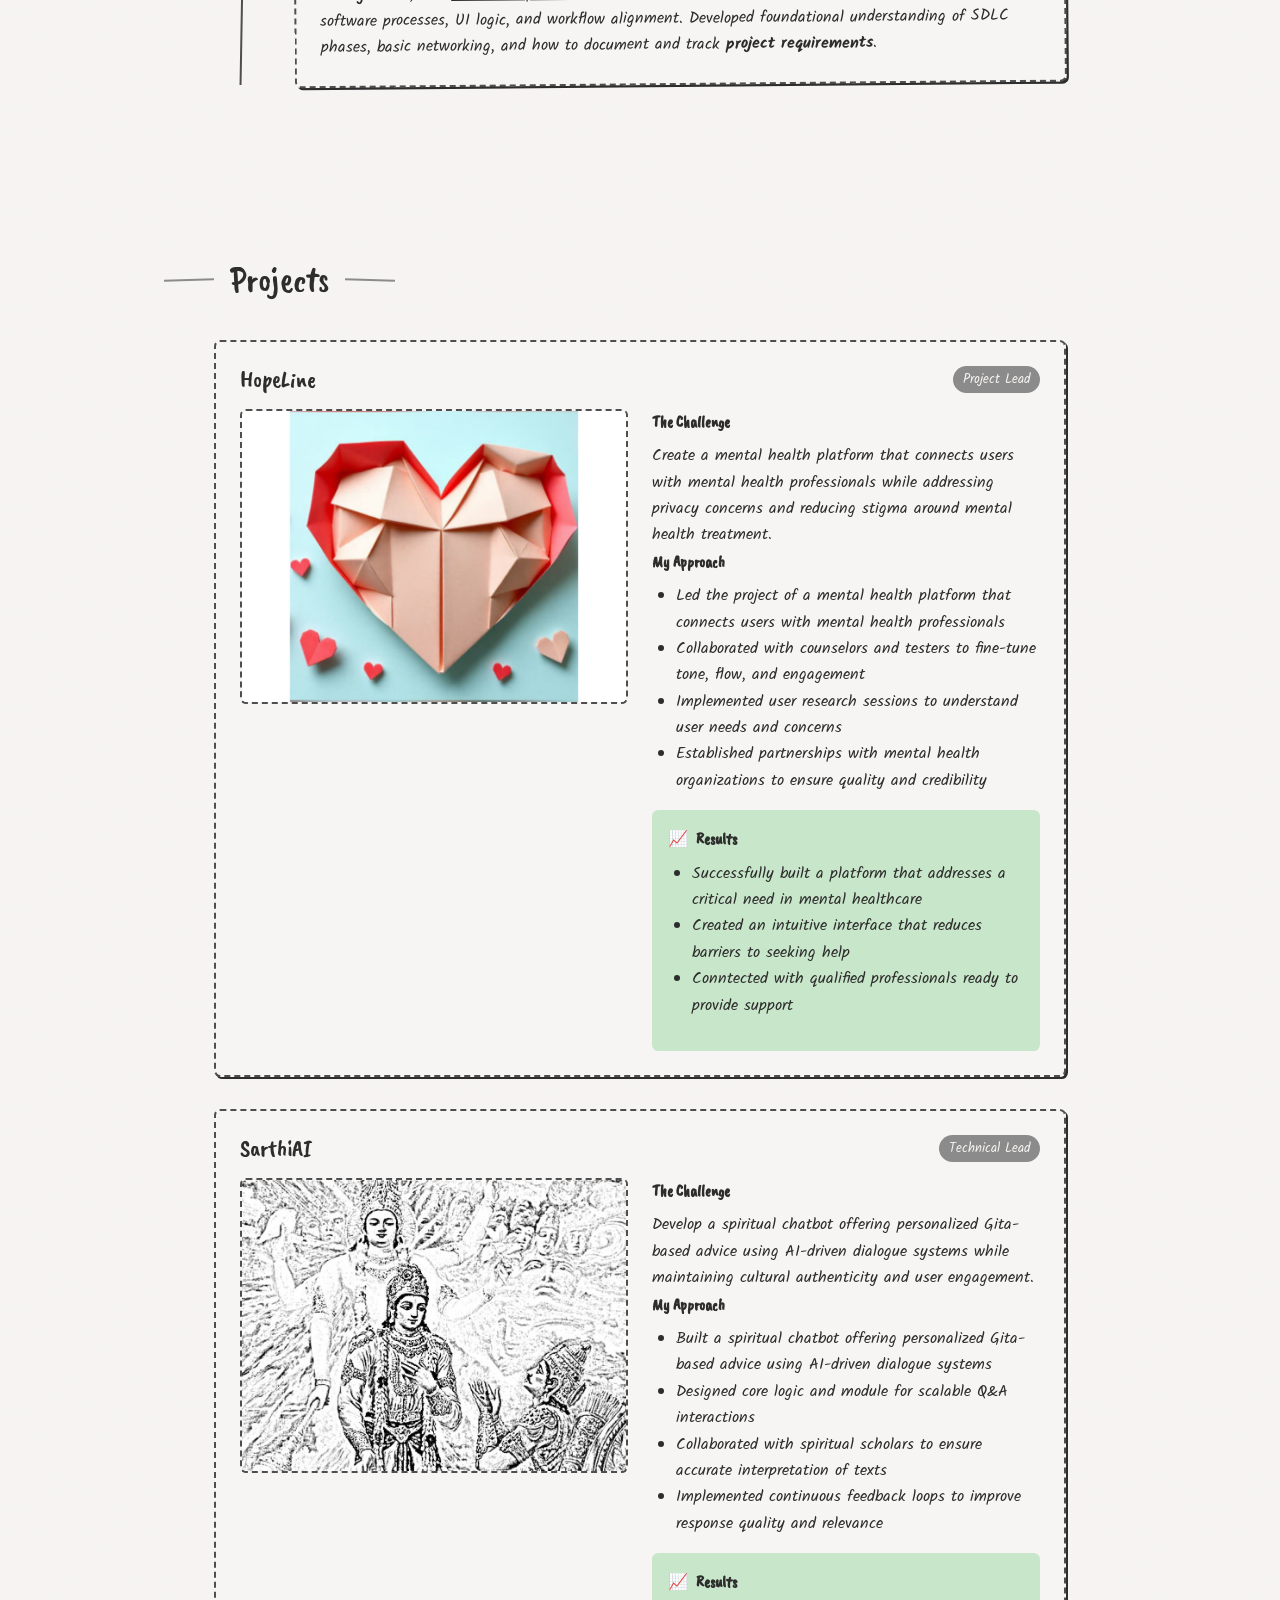
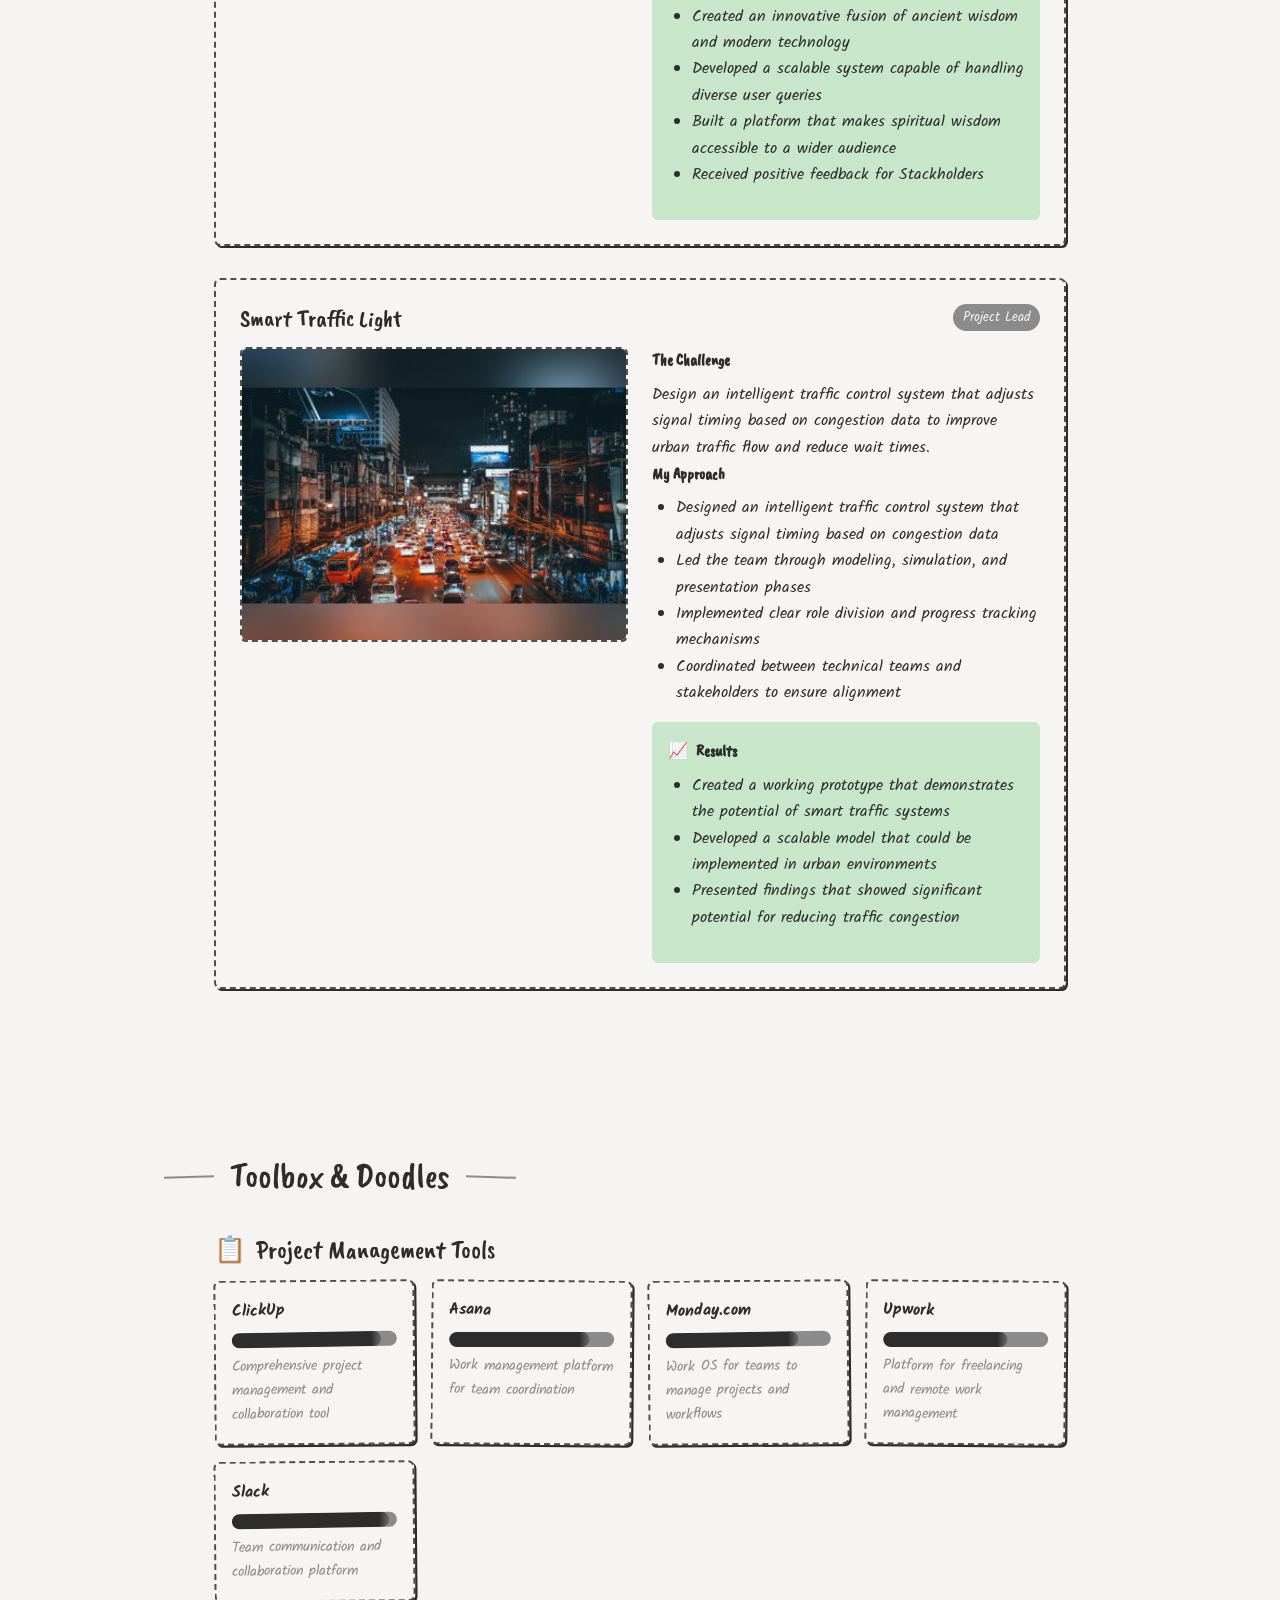
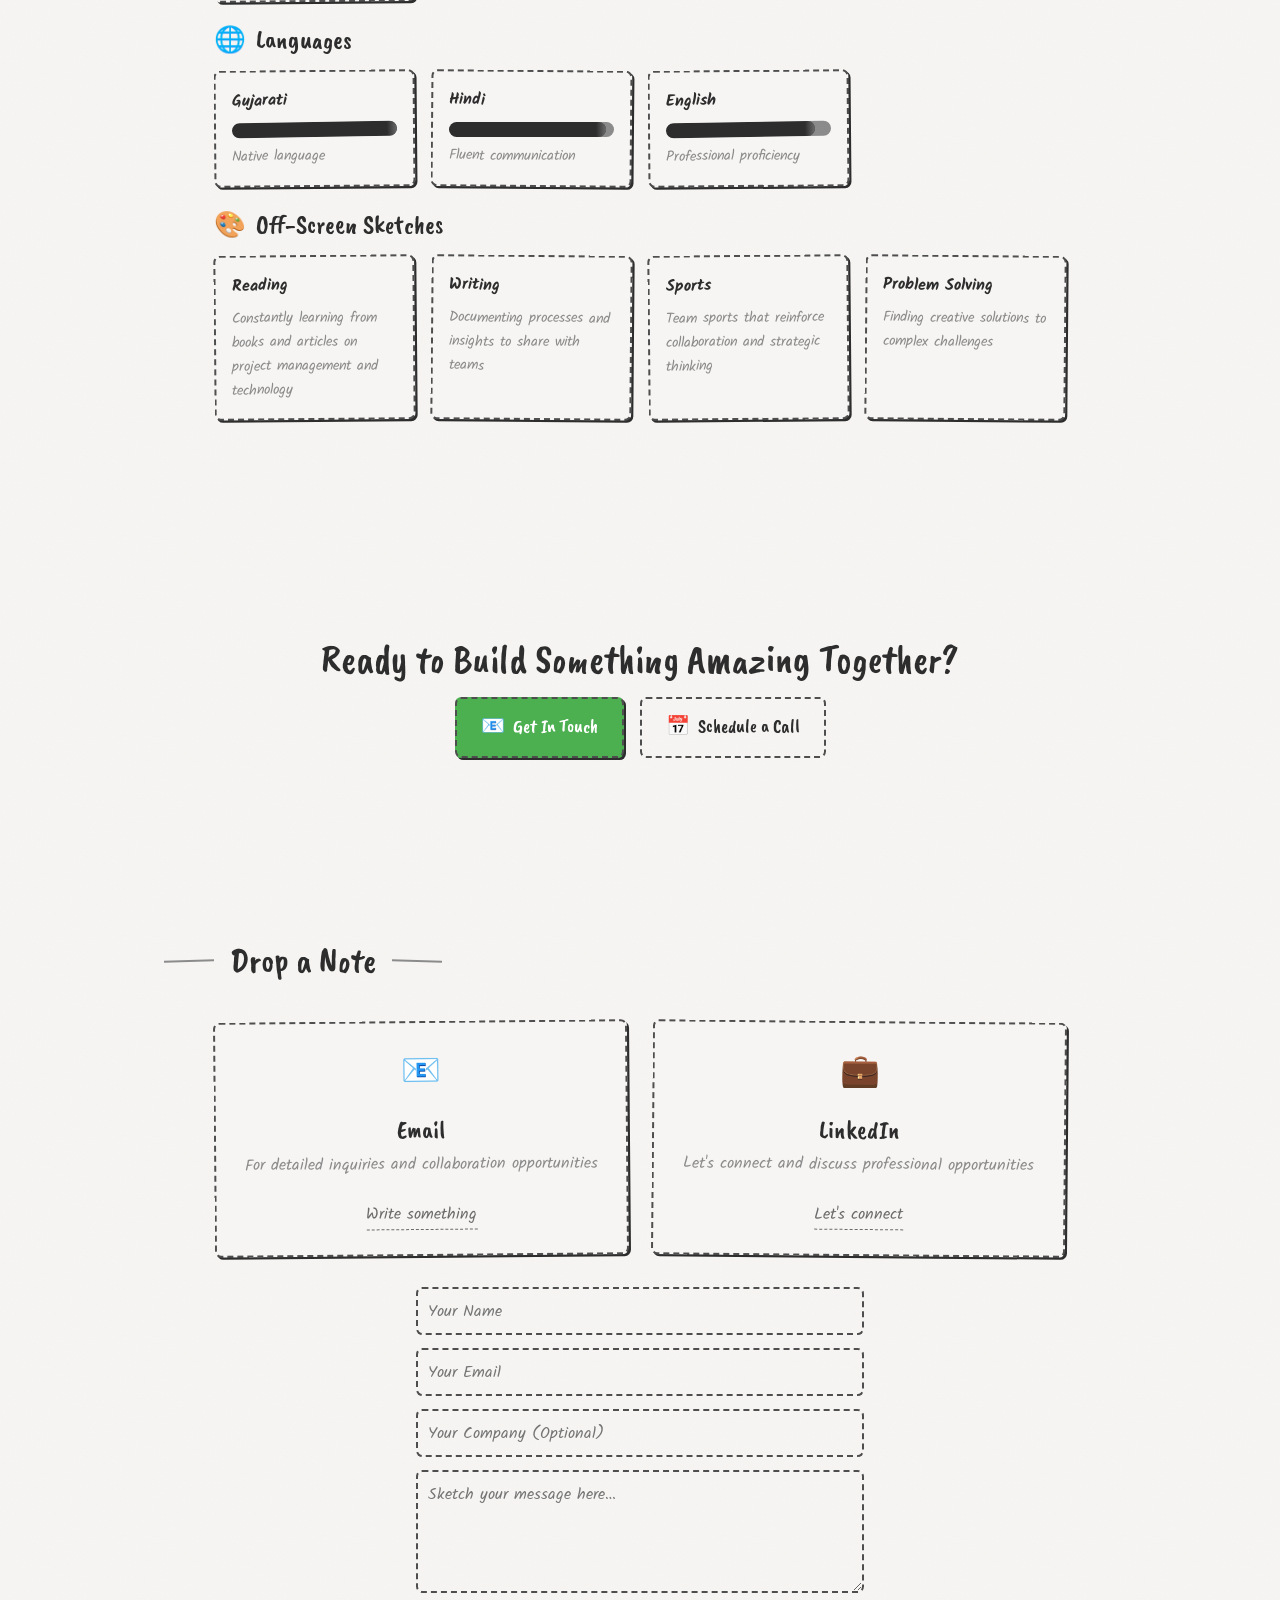
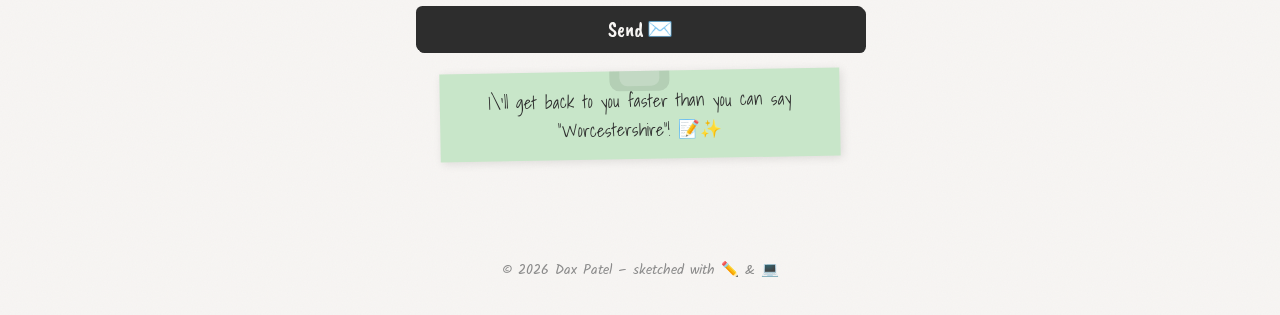
==== commit 9d9fa489: "Update index.html" ====
--- a/index.html
+++ b/index.html
@@ -2218,12 +2218,7 @@
       feedbackElement.className = "form-feedback error";
     }
   })
-  .catch(error => {
-    // Network error
-    feedbackElement.textContent = "Network error. Please check your connection and try again.";
-    feedbackElement.className = "form-feedback error";
-    console.error('Form submission error:', error);
-  })
+  
   .finally(() => {
     // Hide feedback after 5 seconds
     setTimeout(() => {
@@ -2275,3 +2270,4 @@
 </script>
 </body>
 </html>
+
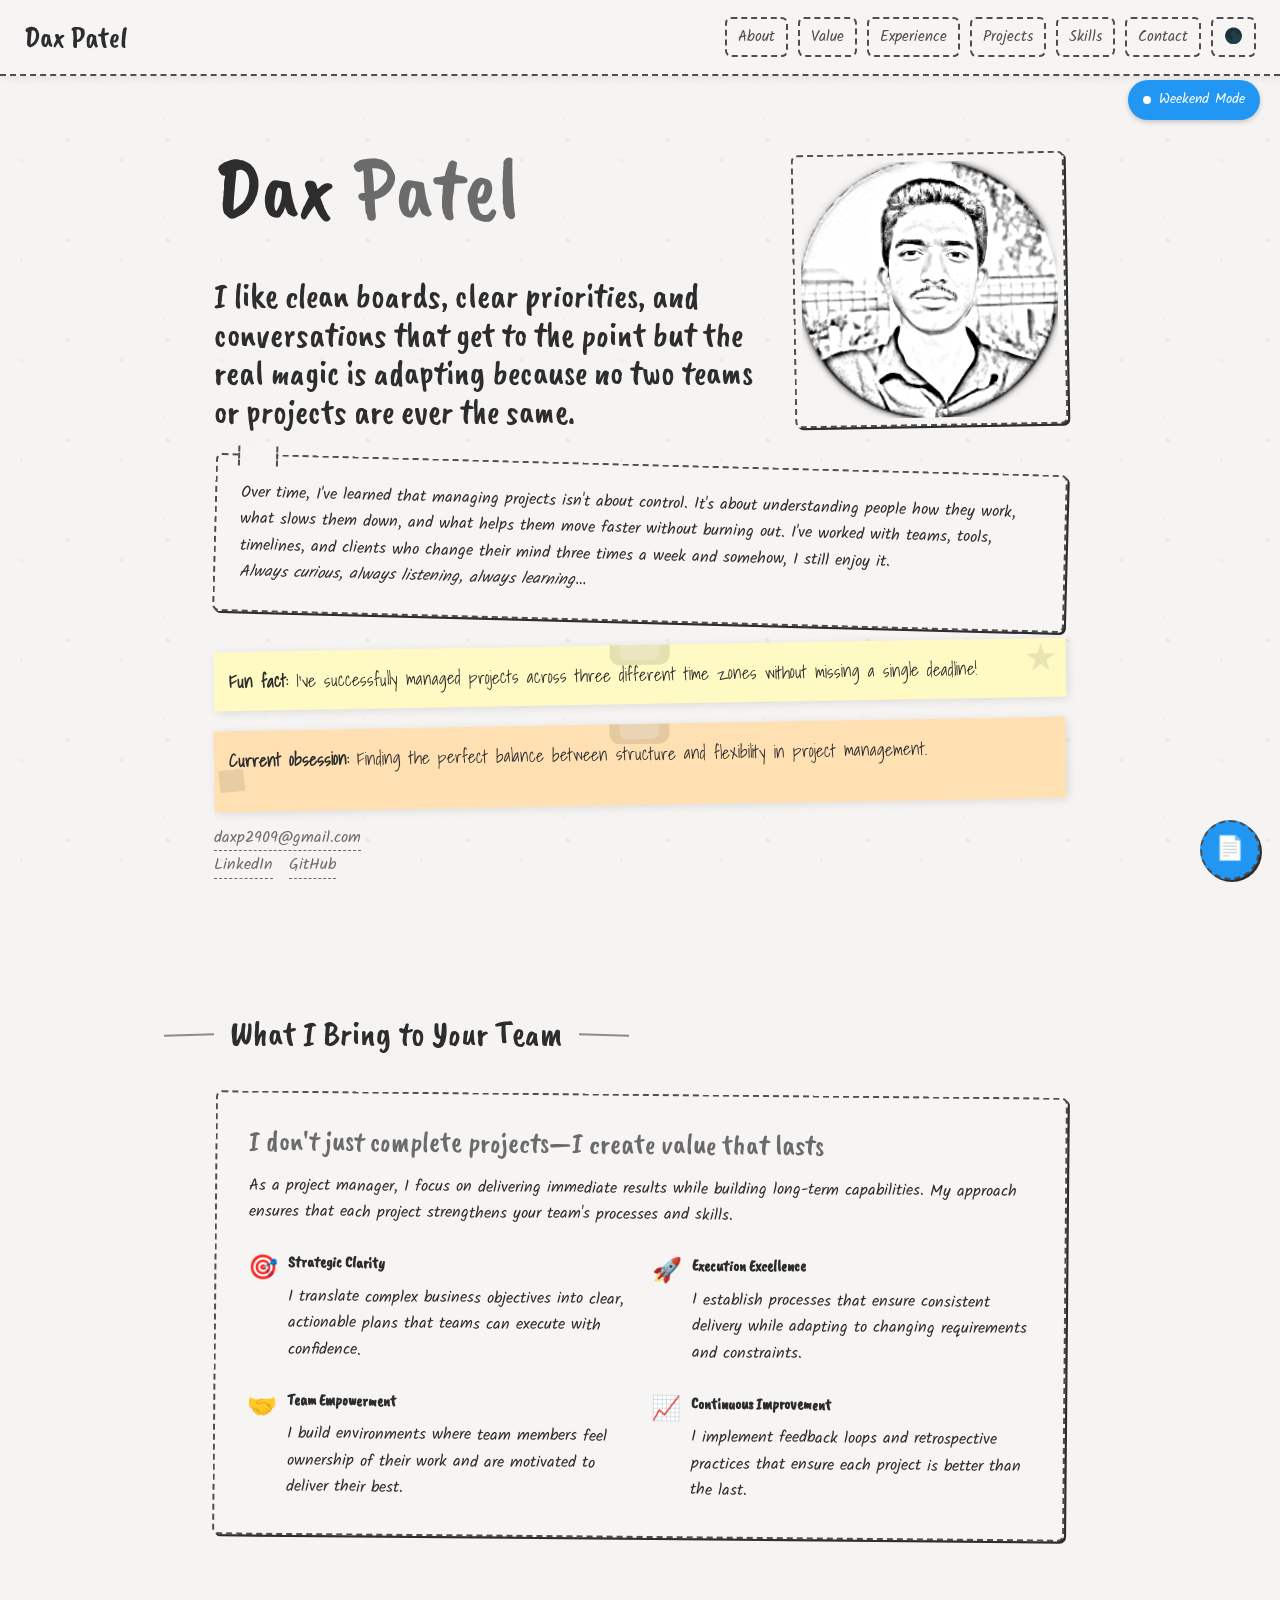
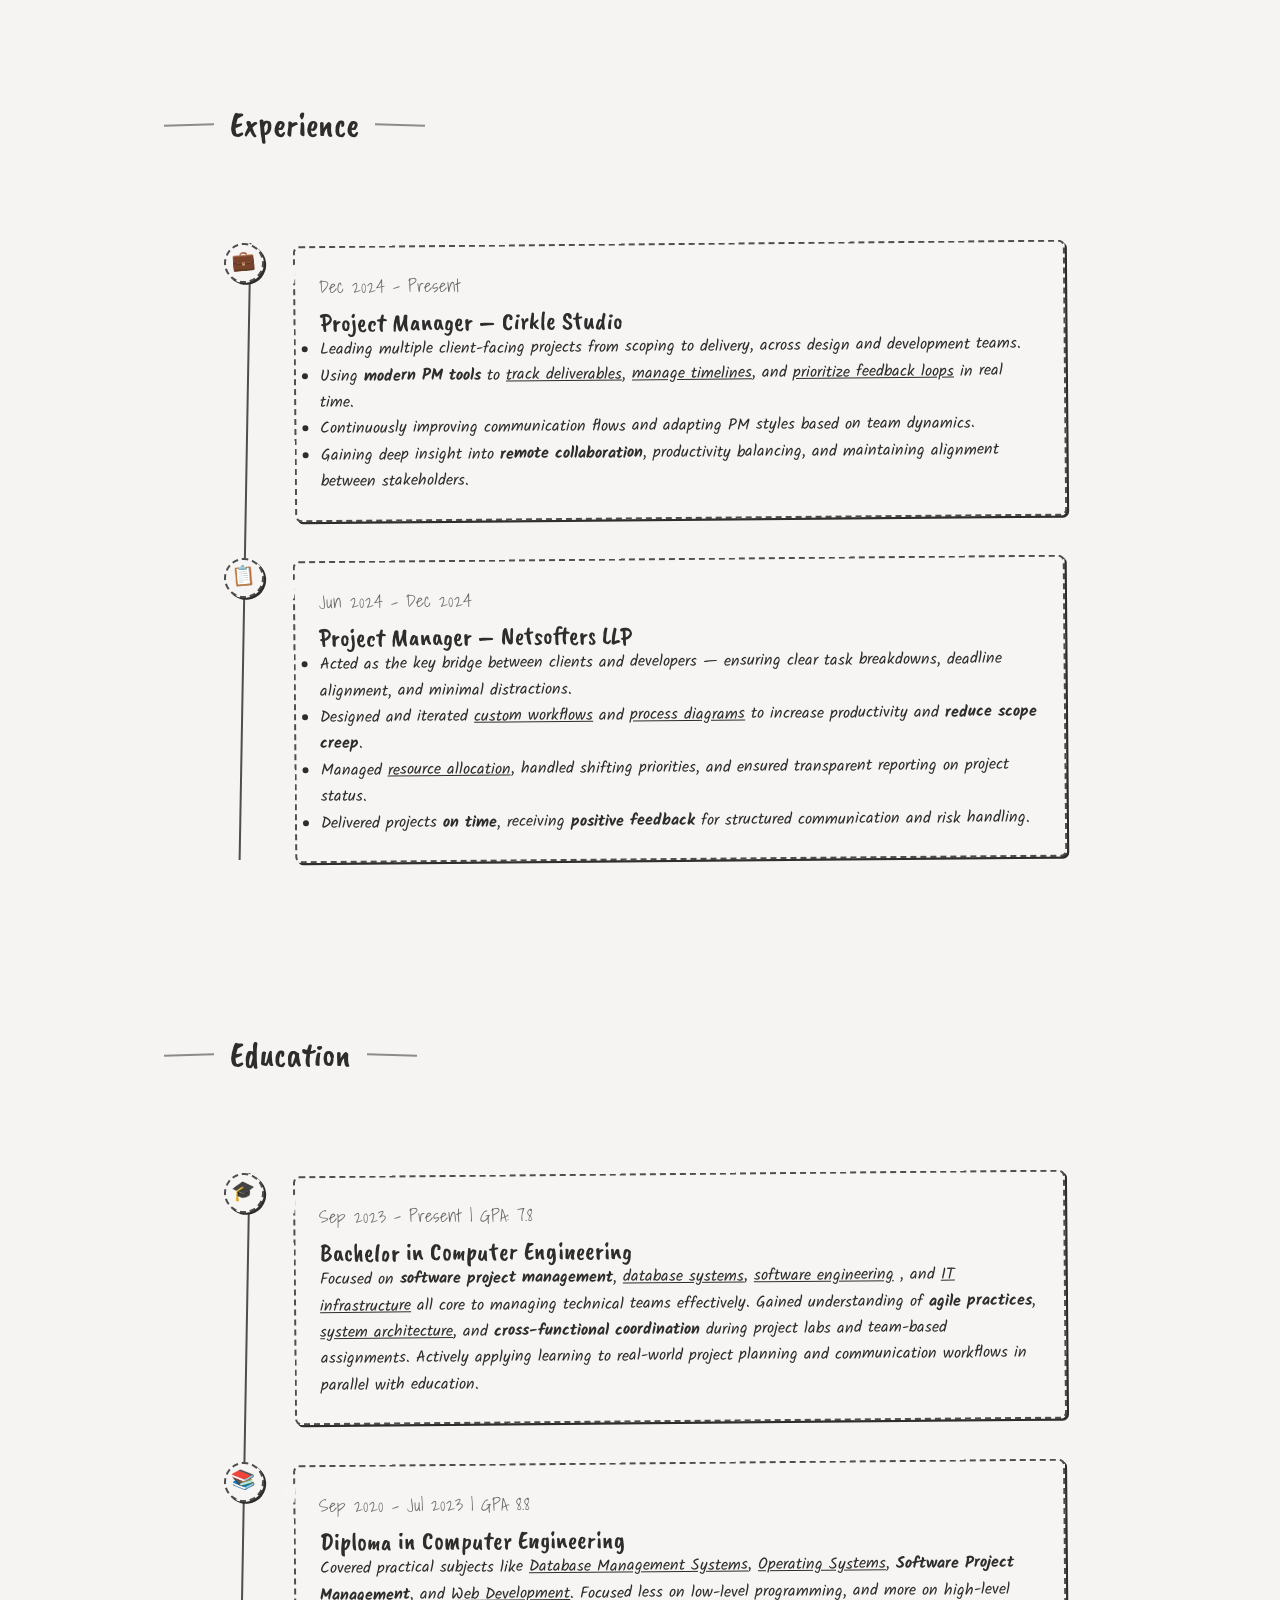
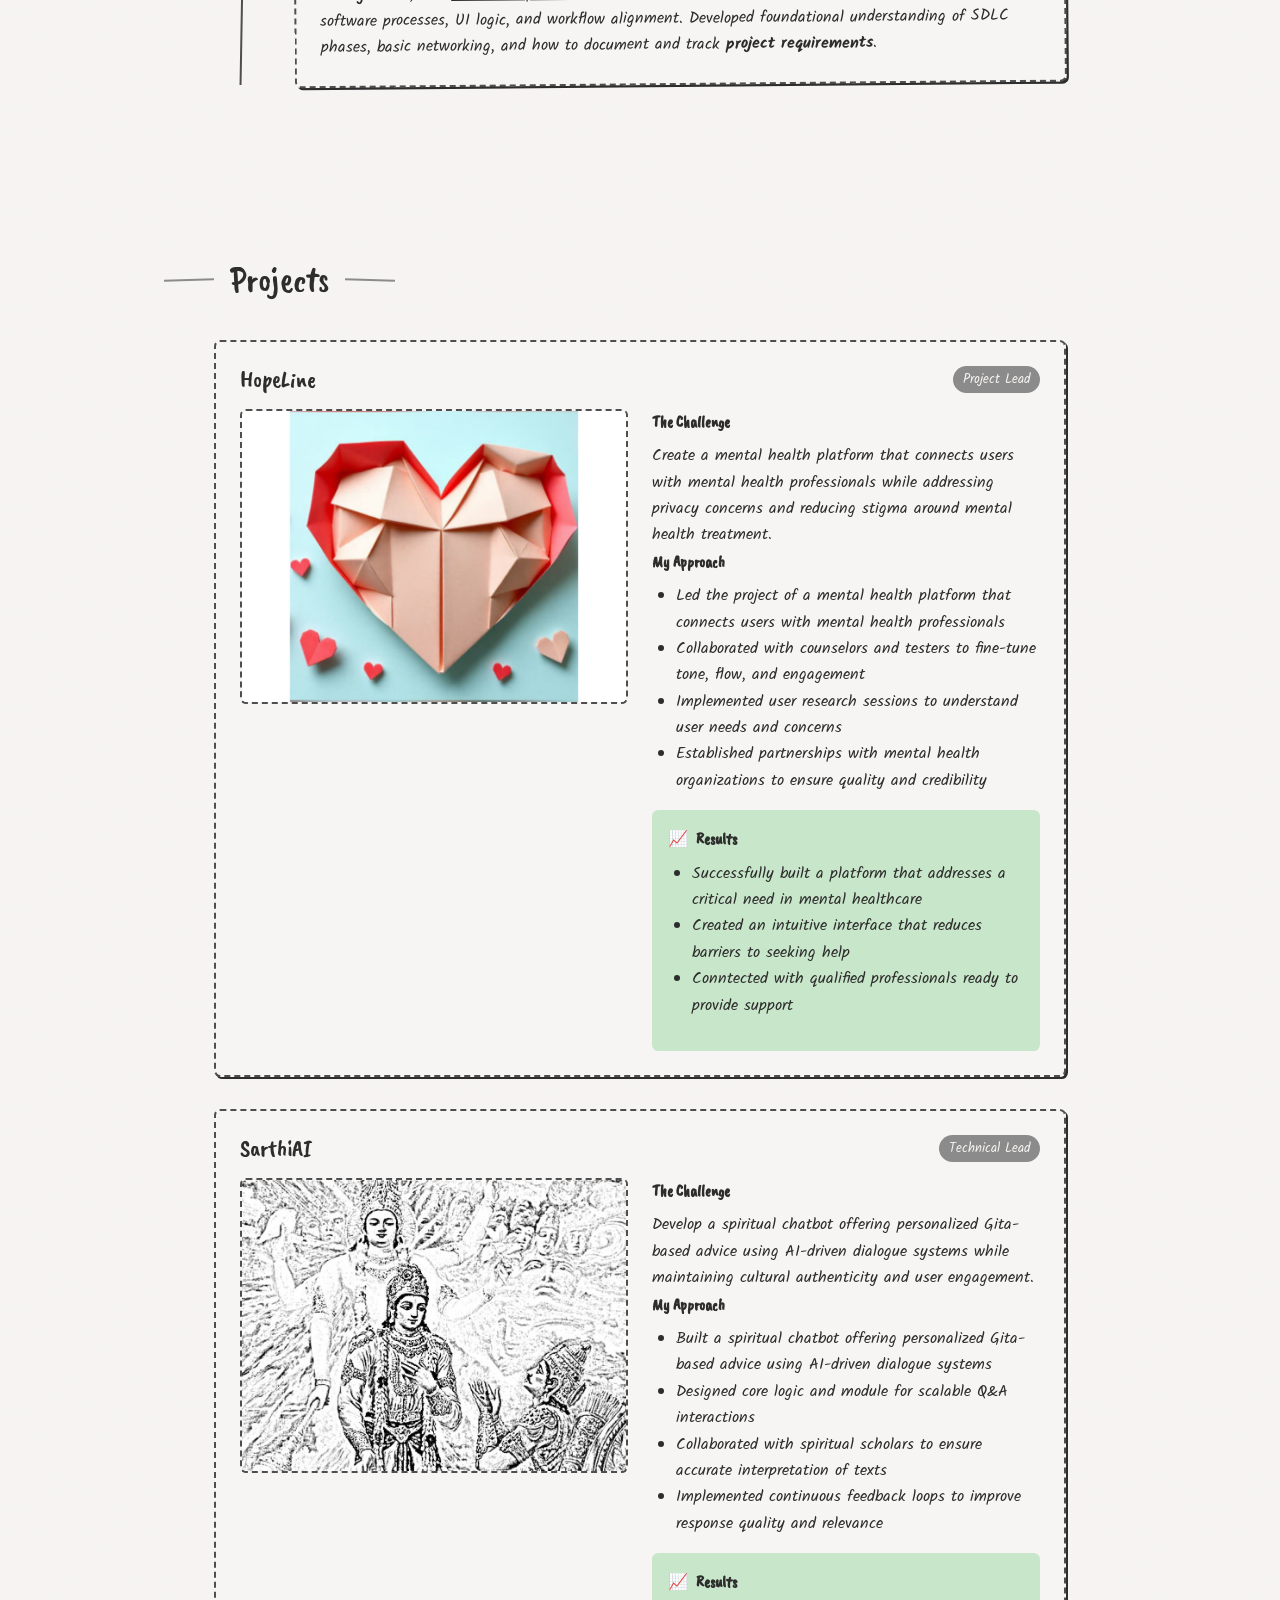
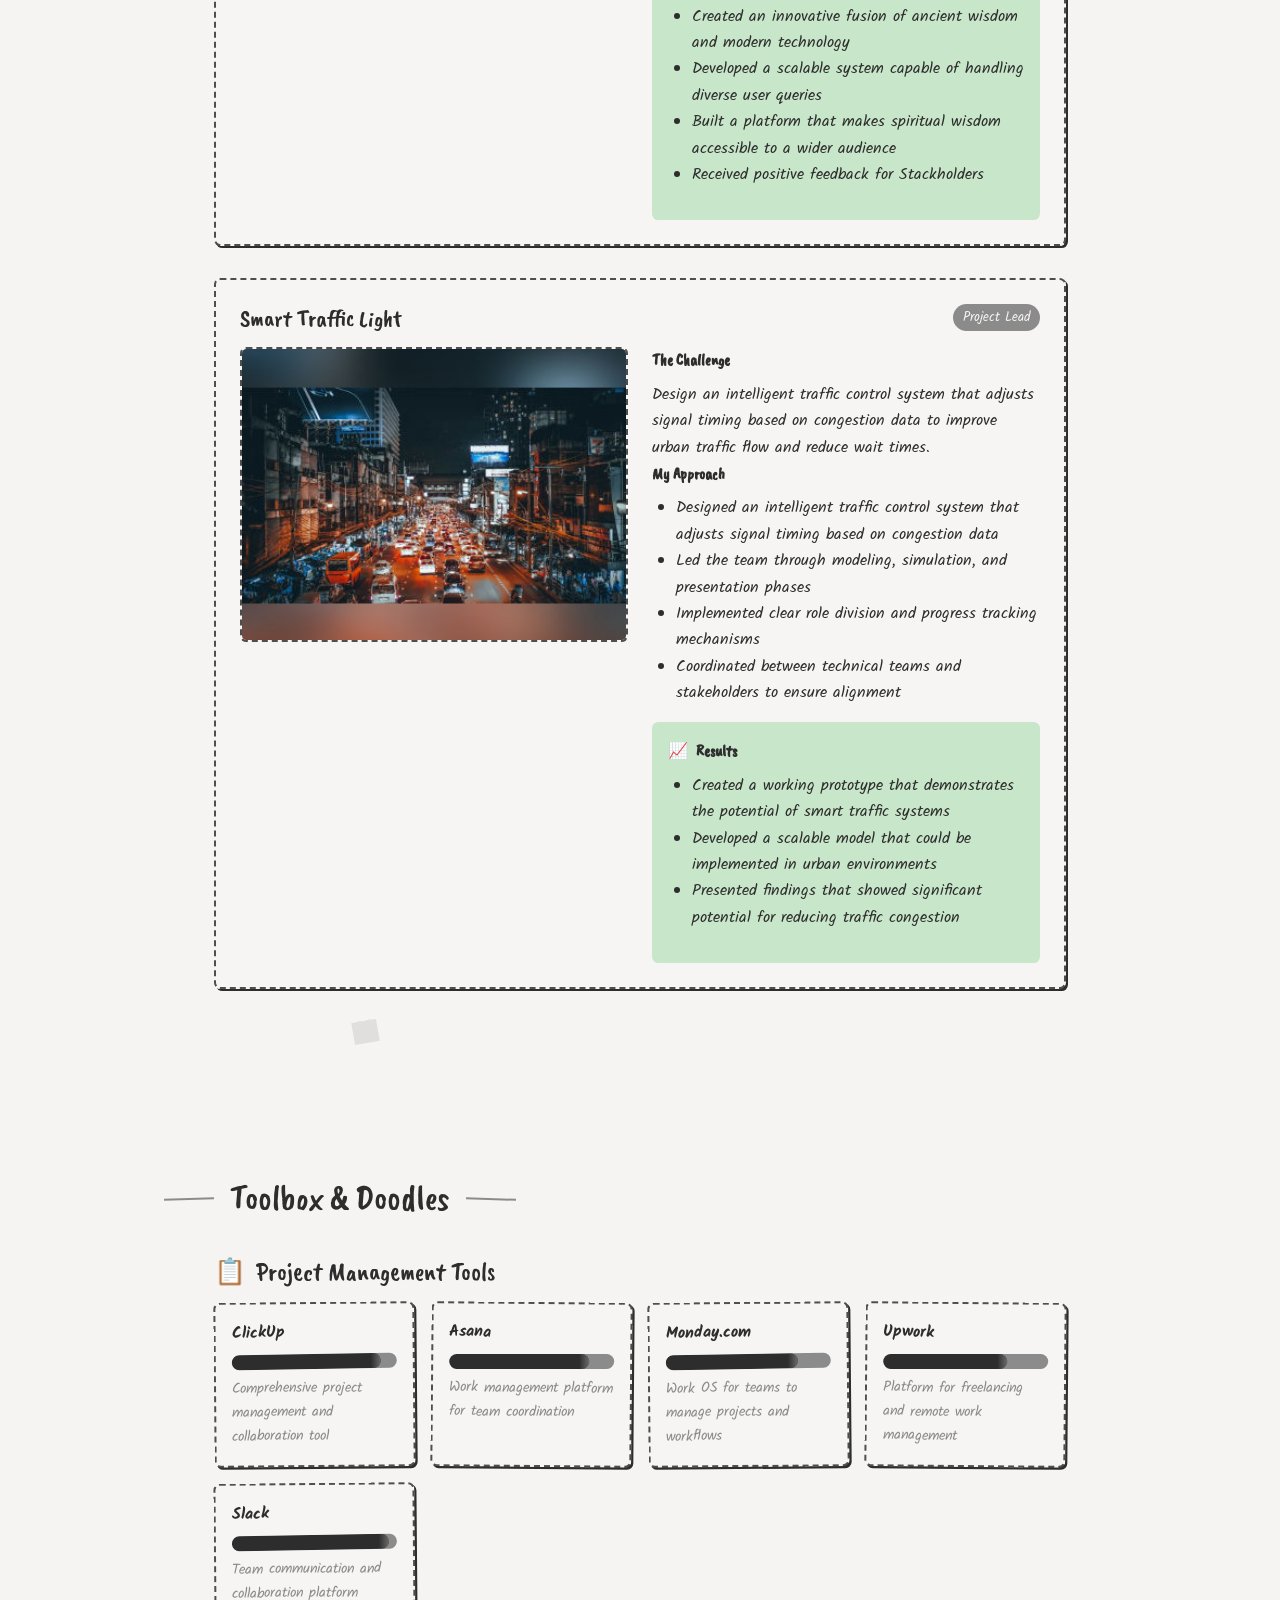
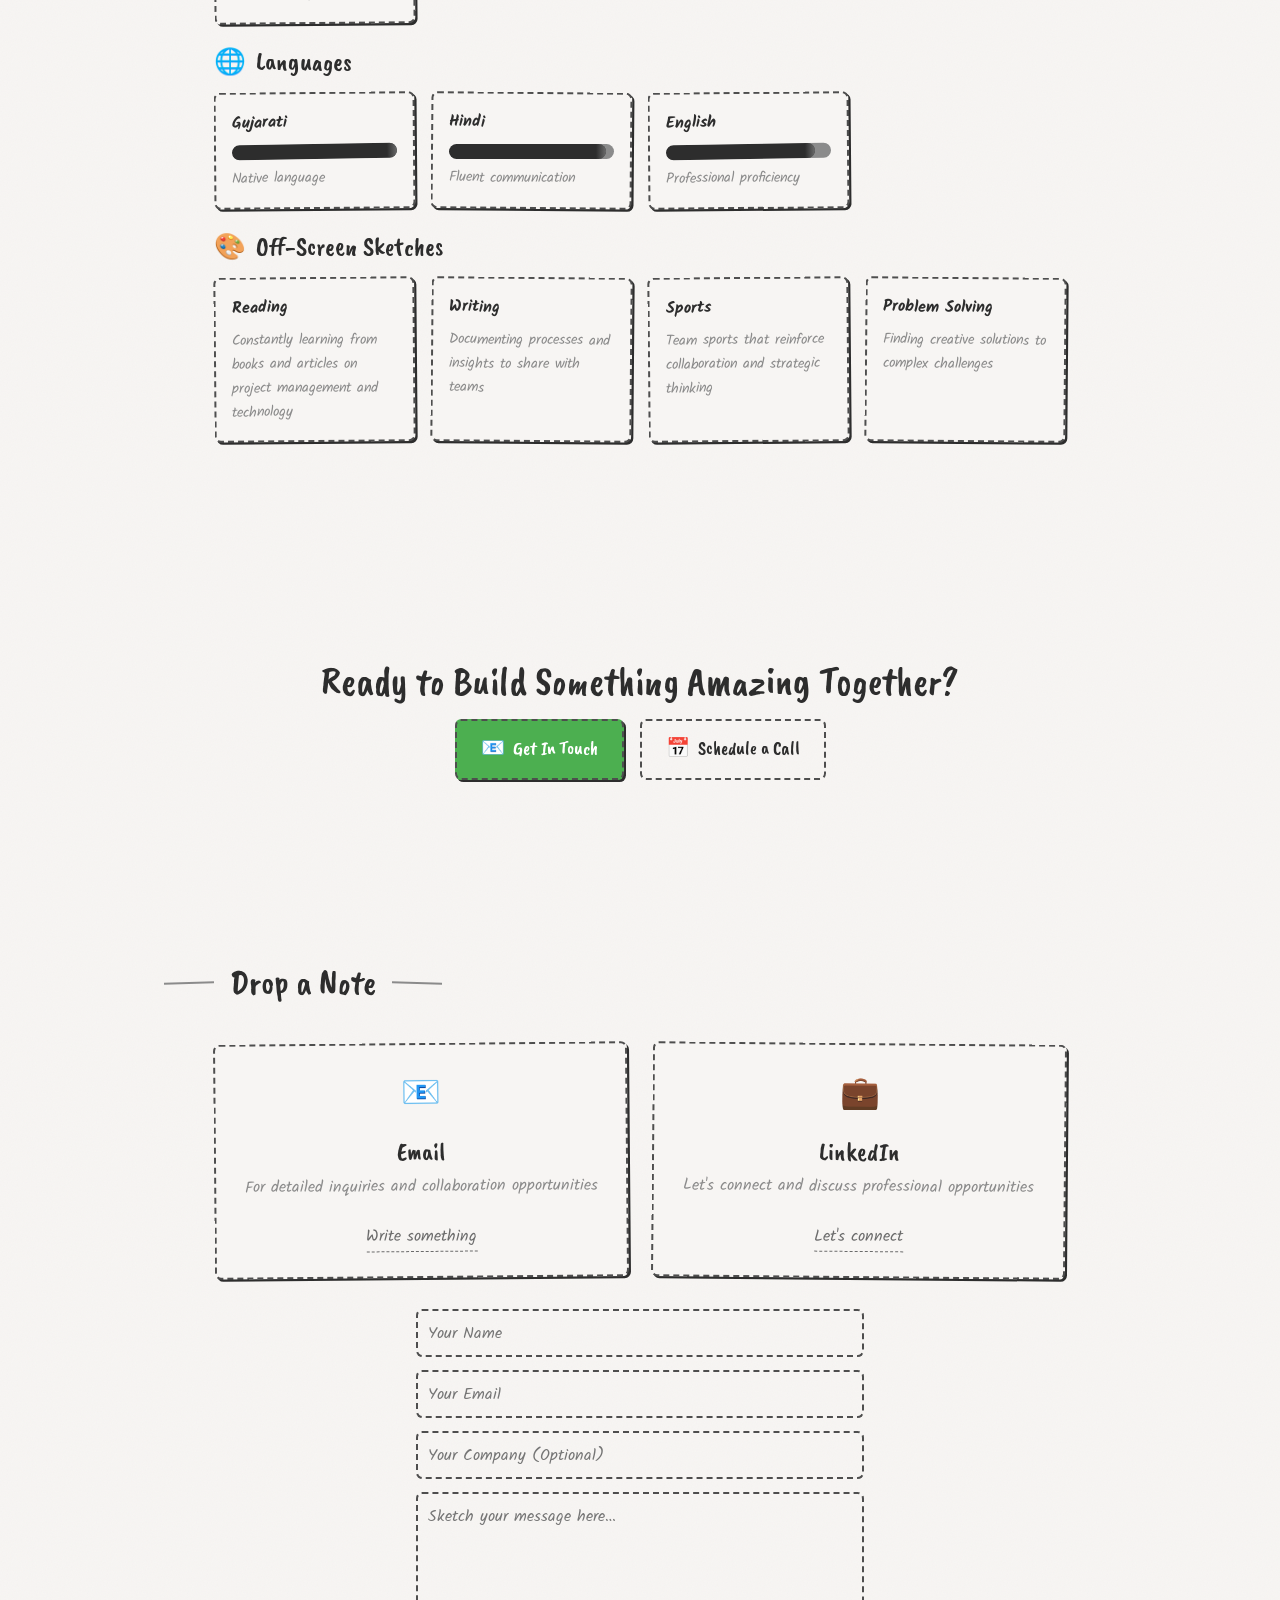
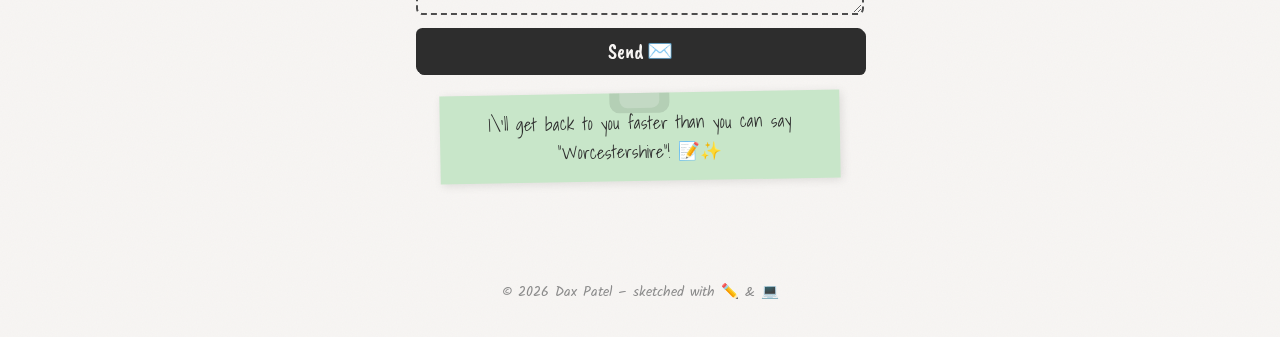
==== commit 60340ba9: "Update index.html" ====
--- a/index.html
+++ b/index.html
@@ -2198,33 +2198,66 @@
   feedbackElement.style.display = "block";
   
   // Submit the form using fetch
-  fetch(form.action, {
-    method: 'POST',
+  fetch("https://formsubmit.co/ajax/daxp2909@gmail.com", {
+    method: "POST",
     body: formData,
     headers: {
       'Accept': 'application/json'
     }
   })
-  .then(response => response.json())
+  .then(response => {
+    // FormSubmit.co might return HTML on success instead of JSON
+    // Check if the response is successful (status code 200-299)
+    if (response.ok) {
+      // Try to parse as JSON, but if that fails, we still consider it a success
+      return response.json().catch(() => {
+        return { success: true };
+      });
+    } else {
+      throw new Error(`Server responded with status: ${response.status}`);
+    }
+  })
   .then(data => {
-    if (data.success) {
-      // Success message
-      feedbackElement.textContent = "Thank you! Your message has been sent successfully.";
-      feedbackElement.className = "form-feedback success";
-      form.reset(); // Reset form fields
-    } else {
-      // Error message
-      feedbackElement.textContent = "Oops! Something went wrong. Please try again.";
-      feedbackElement.className = "form-feedback error";
-    }
+    // Success message
+    feedbackElement.textContent = "Thank you! Your message has been sent successfully.";
+    feedbackElement.className = "form-feedback success";
+    form.reset(); // Reset form fields
+    
+    // Log the actual response for debugging
+    console.log("Form submission response:", data);
   })
-  
+  .catch(error => {
+    // Network error or FormSubmit.co error
+    console.error("Form submission error:", error);
+    feedbackElement.textContent = "There was an error sending your message. Please try again or email me directly at daxp2909@gmail.com";
+    feedbackElement.className = "form-feedback error";
+  })
   .finally(() => {
     // Hide feedback after 5 seconds
     setTimeout(() => {
       feedbackElement.style.display = "none";
     }, 5000);
   });
+});
+
+// Check if we were redirected after successful form submission
+window.addEventListener('load', function() {
+  const urlParams = new URLSearchParams(window.location.search);
+  if (urlParams.get('form') === 'success') {
+    const feedbackElement = document.getElementById('formFeedback');
+    feedbackElement.textContent = "Thank you! Your message has been sent successfully.";
+    feedbackElement.className = "form-feedback success";
+    feedbackElement.style.display = "block";
+    
+    // Hide feedback after 5 seconds
+    setTimeout(() => {
+      feedbackElement.style.display = "none";
+    }, 5000);
+    
+    // Clean up URL
+    const newUrl = window.location.pathname + window.location.hash;
+    window.history.replaceState({}, document.title, newUrl);
+  }
 });
 /* ---- Add random doodles to sections ---- */
 function addRandomDoodles() {
@@ -2270,4 +2303,3 @@
 </script>
 </body>
 </html>
-
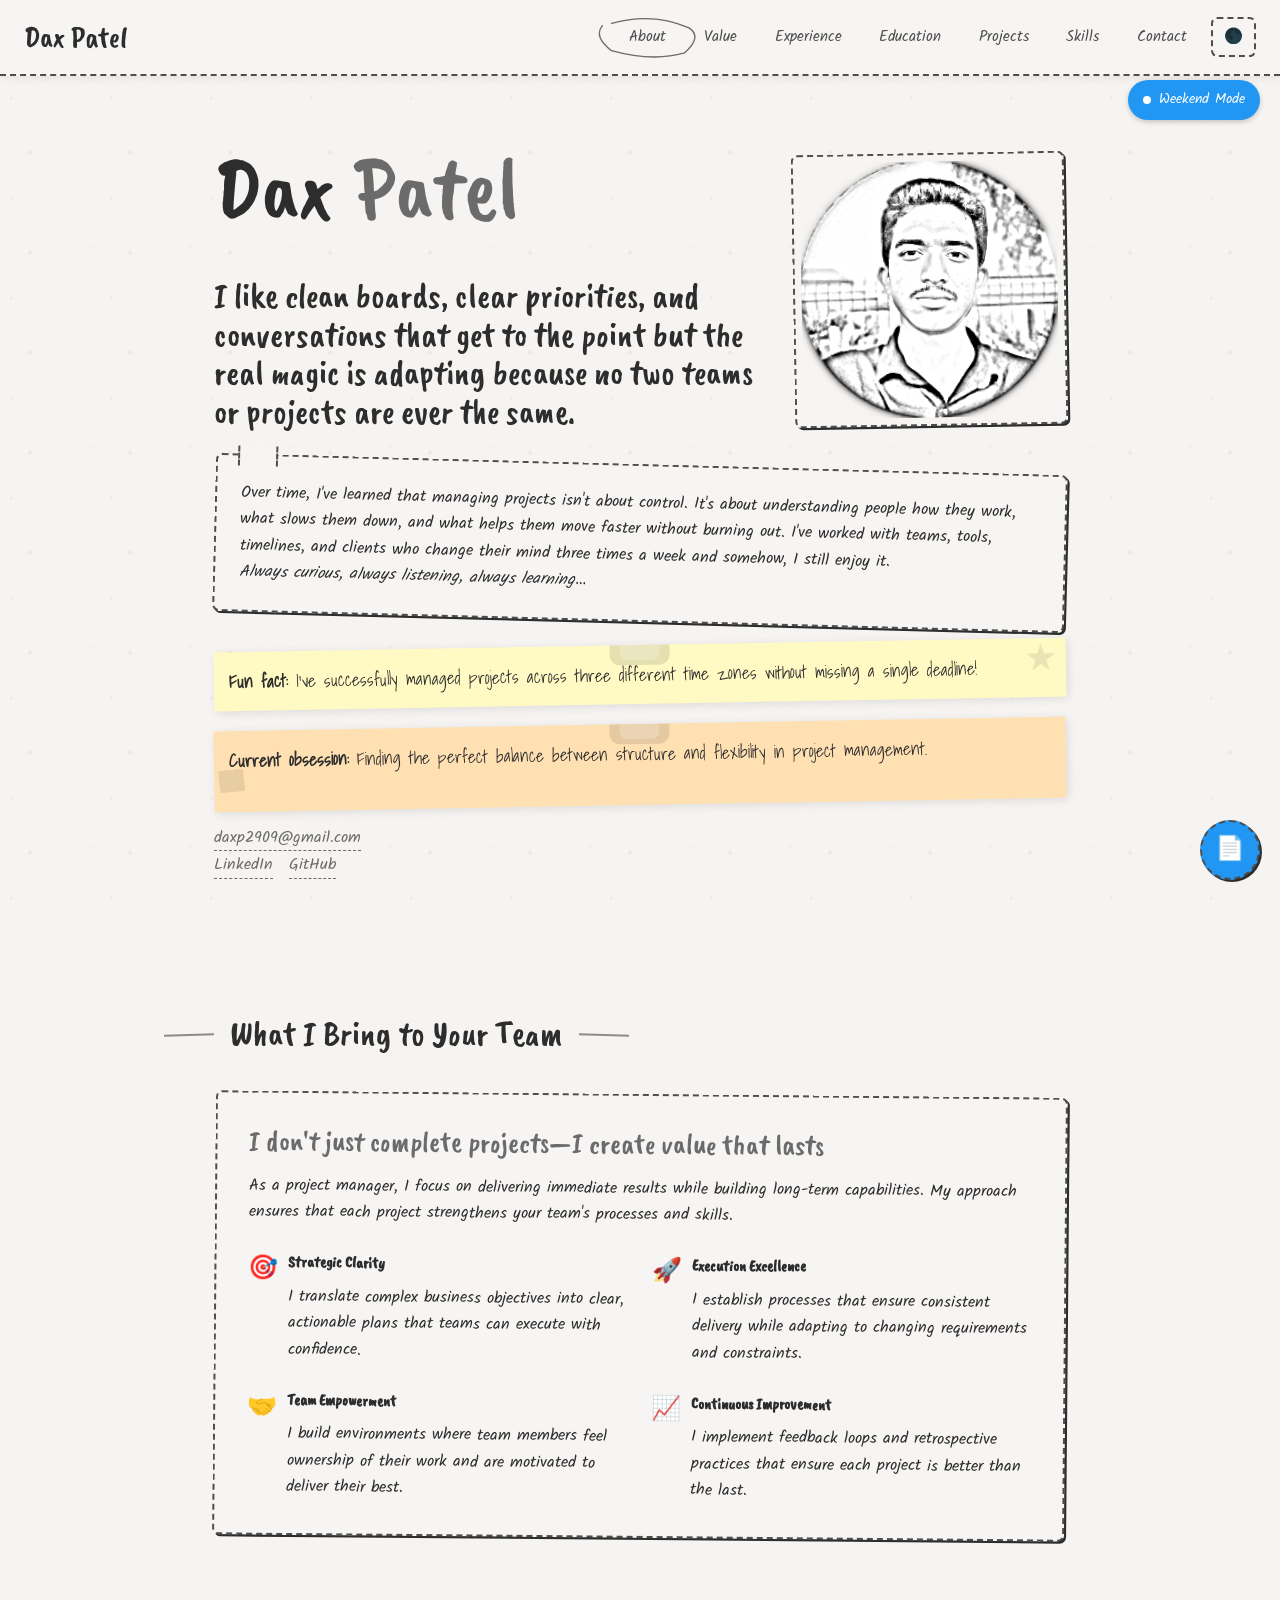
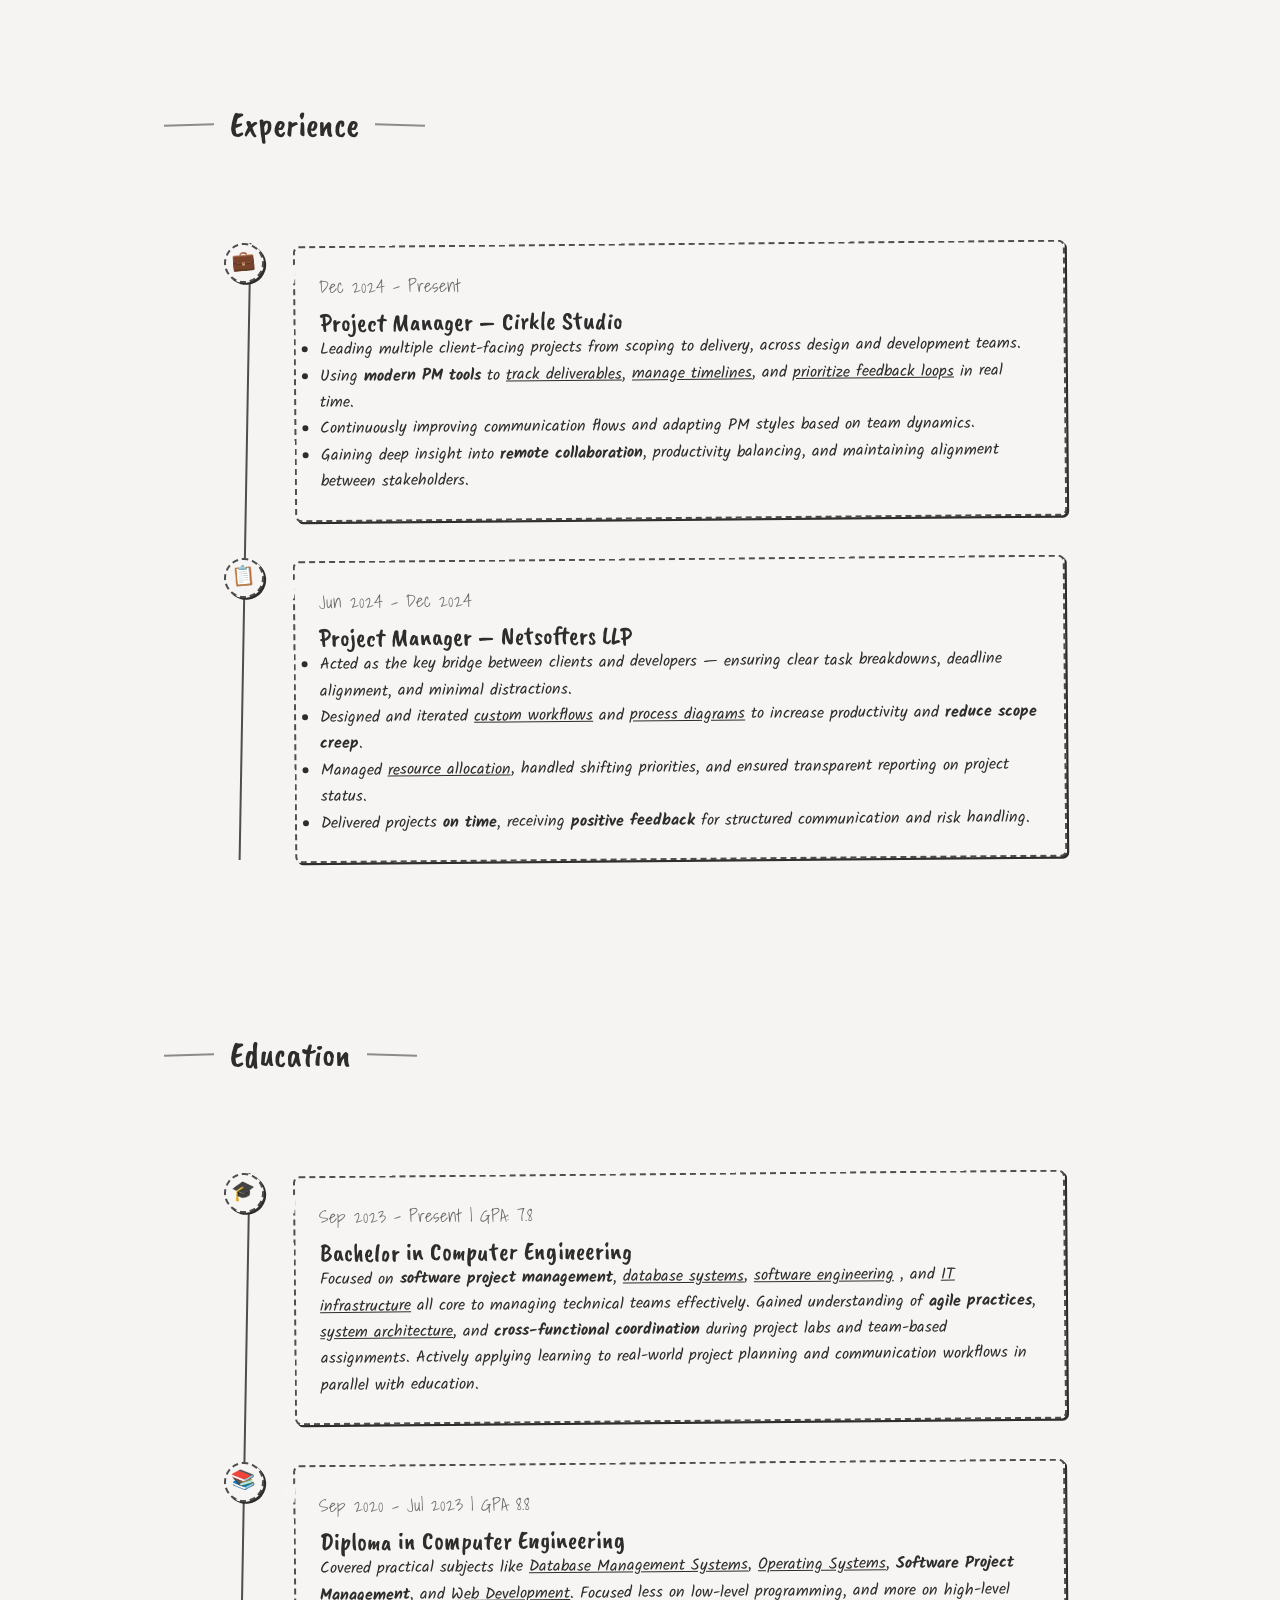
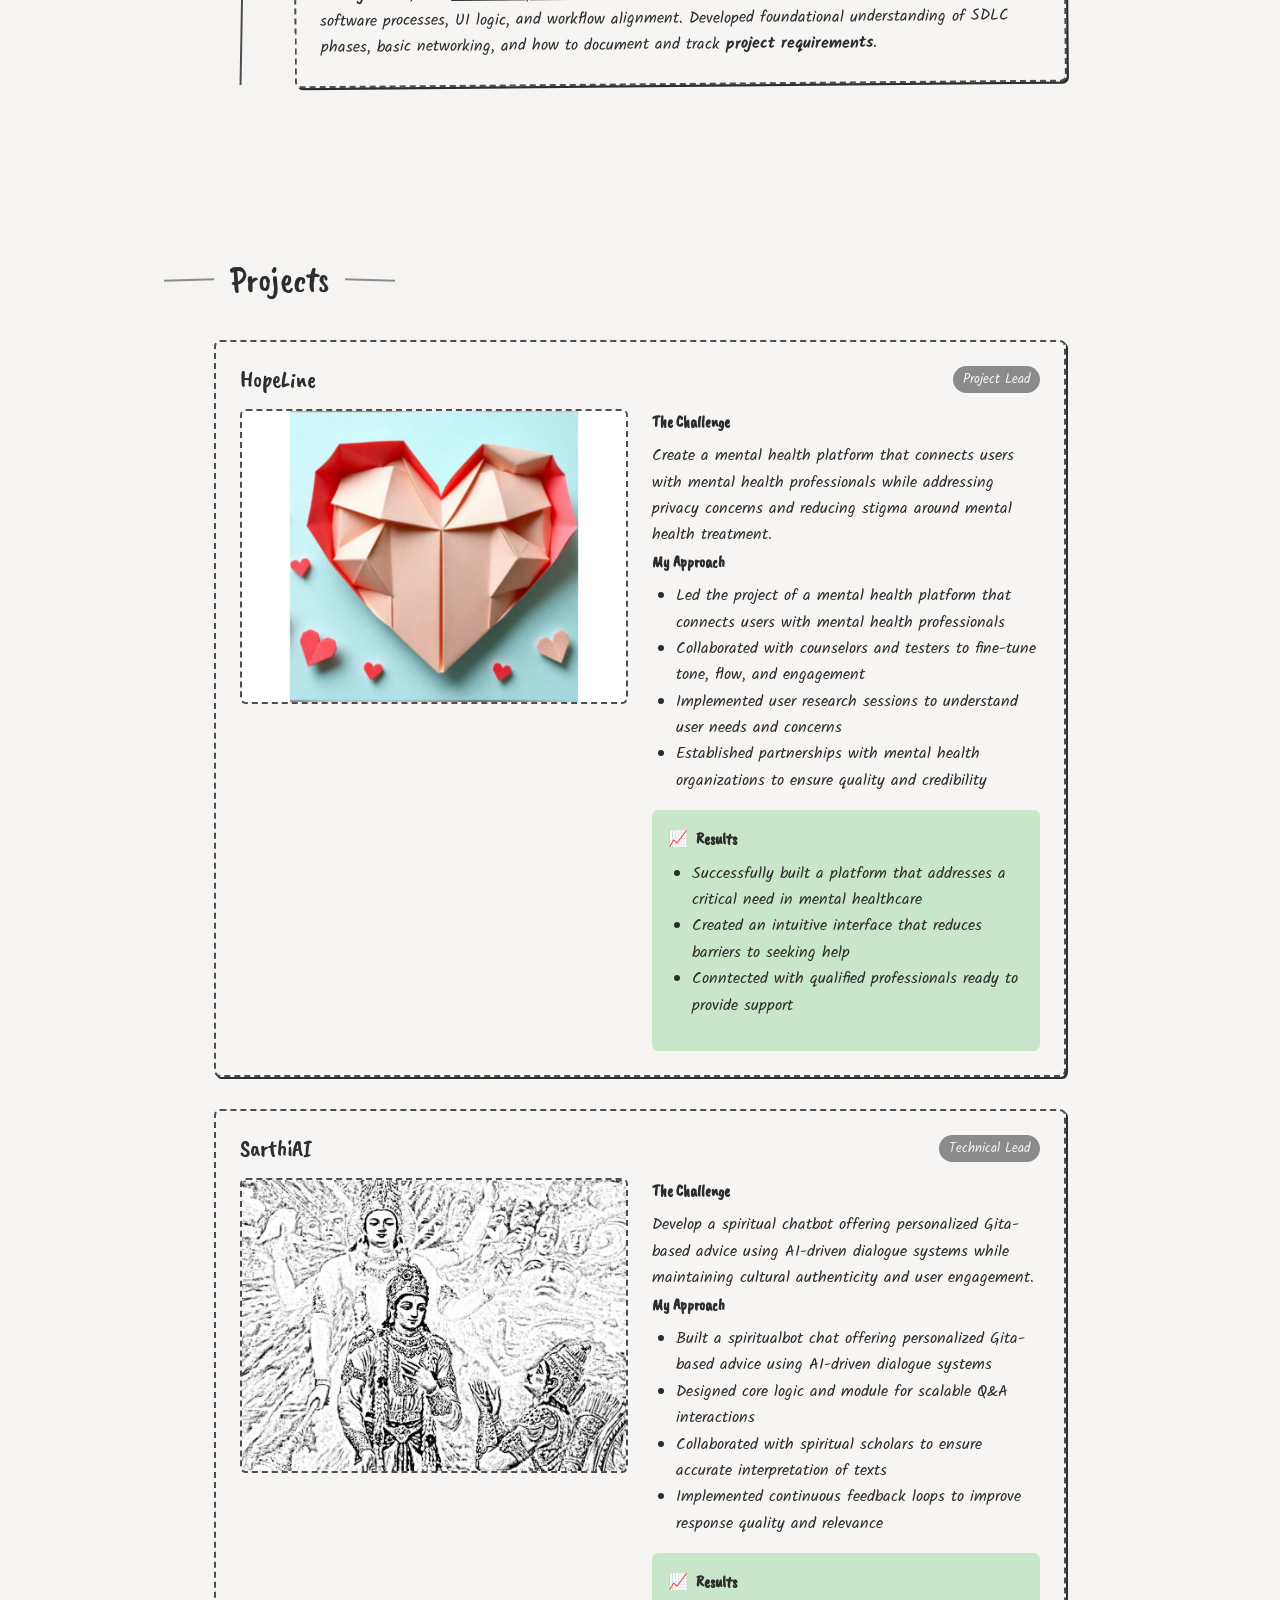
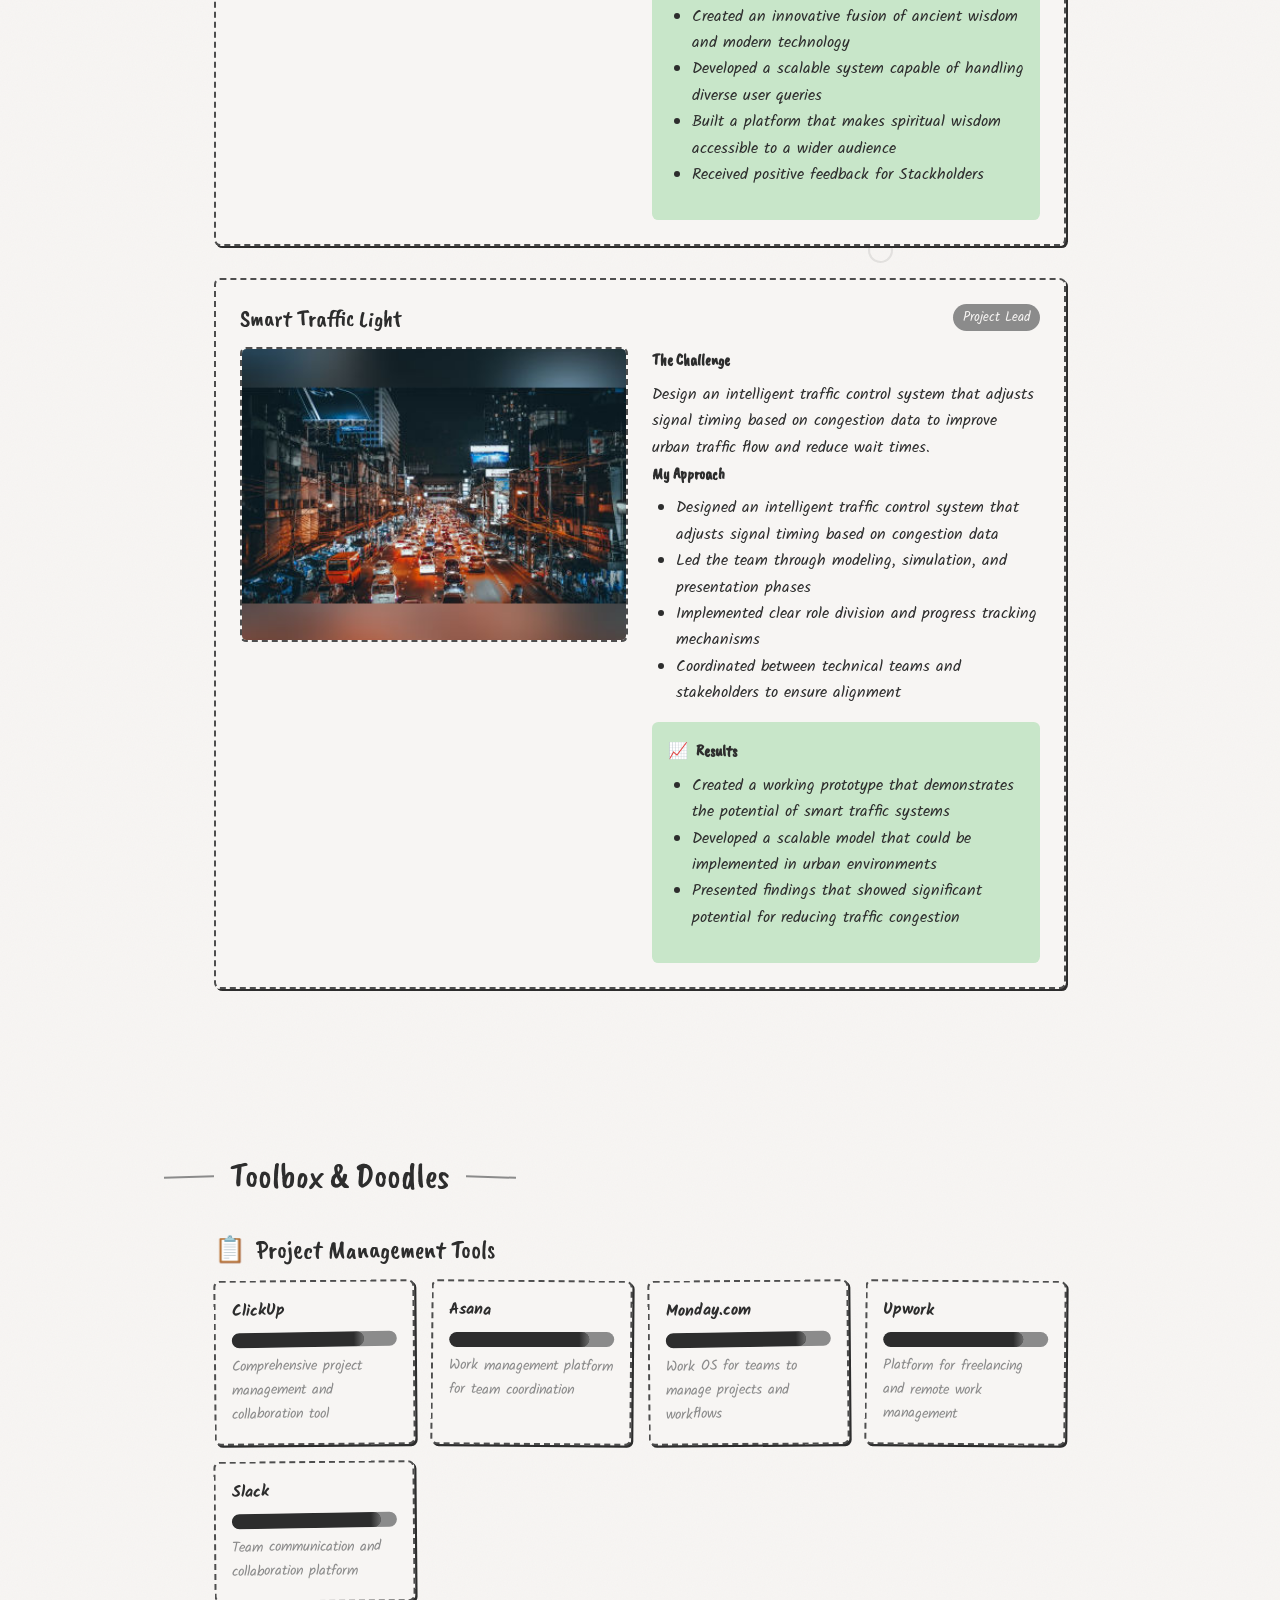
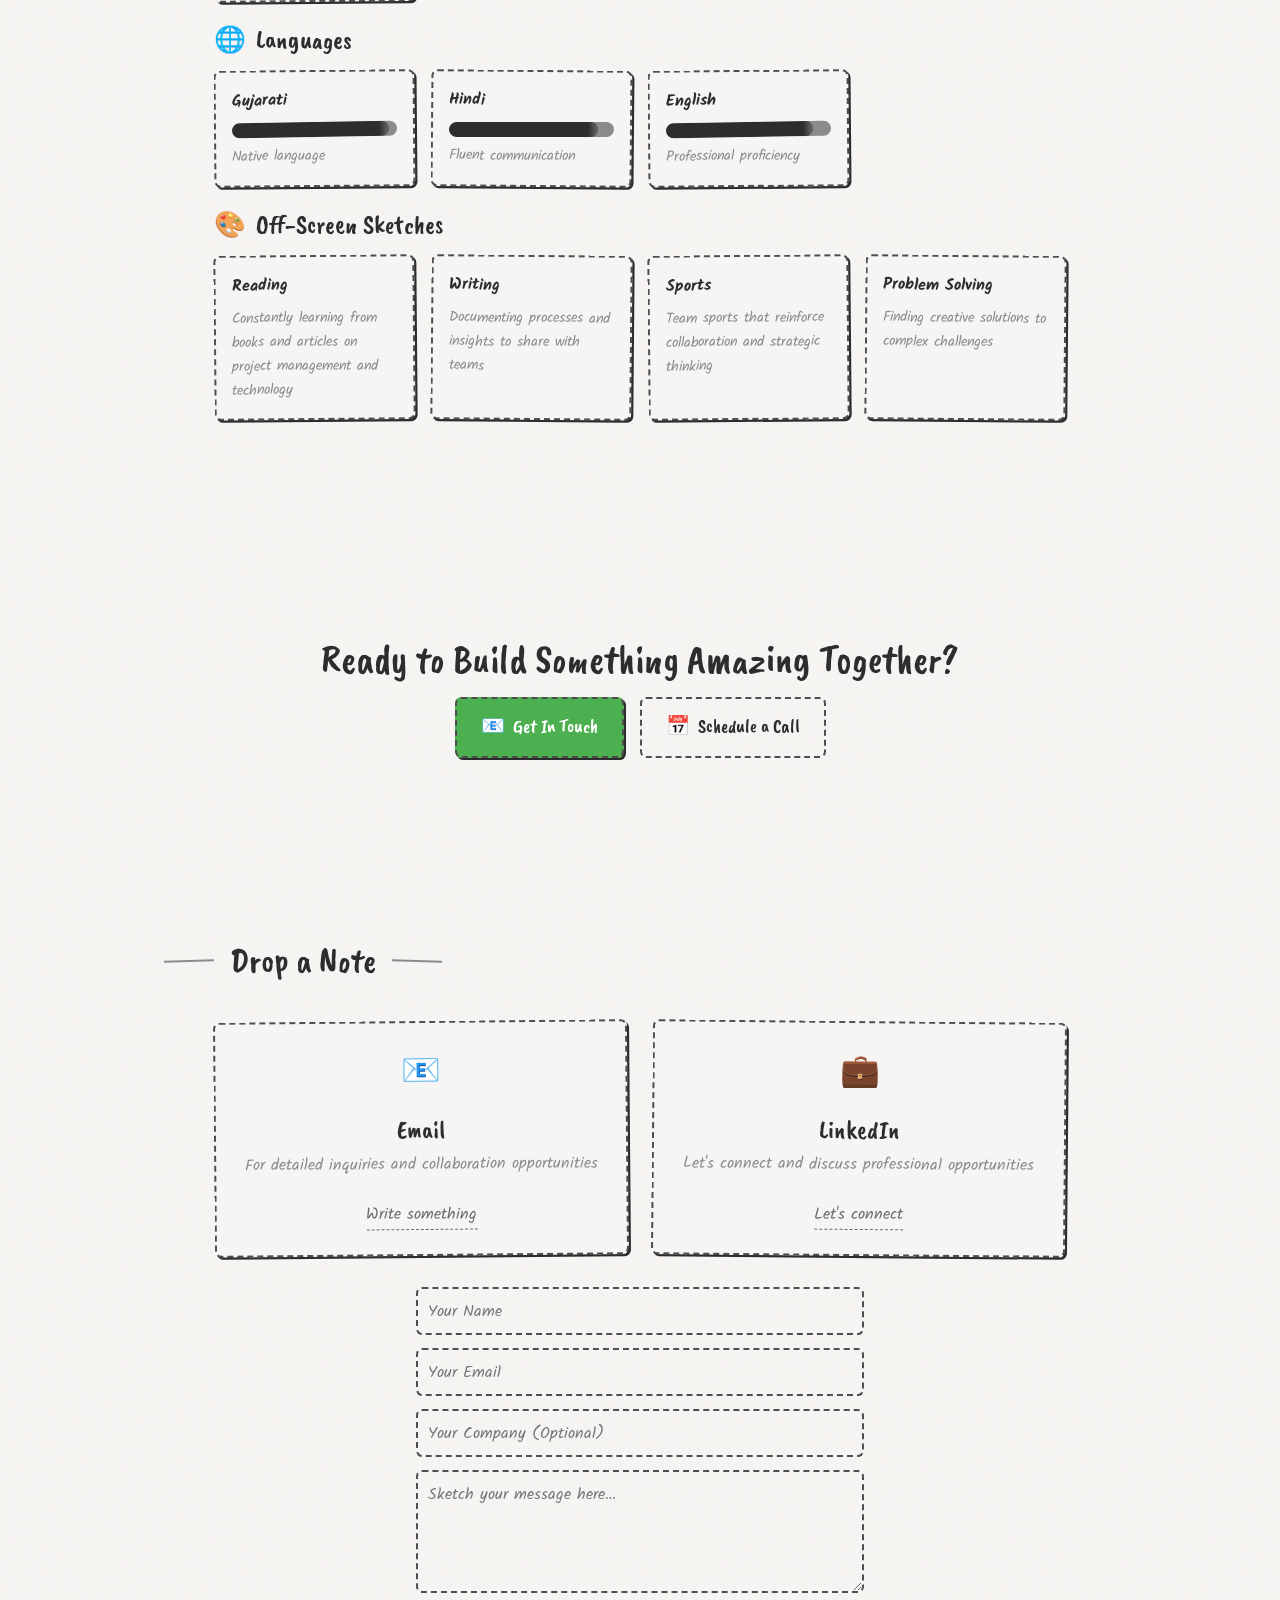
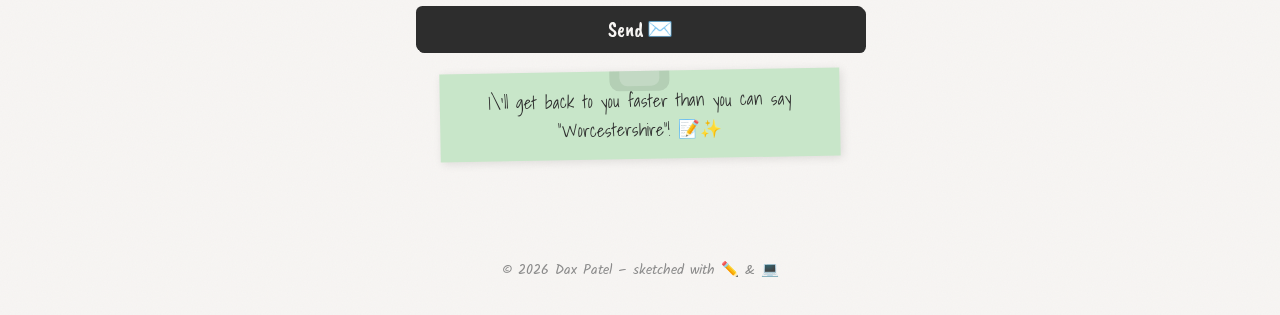
==== commit e7d3e930: "Update index.html" ====
--- a/index.html
+++ b/index.html
@@ -87,8 +87,94 @@
     box-shadow:0 2px 8px rgba(0,0,0,.08);
   }
   .logo{font-family:'Caveat Brush',cursive;font-size:1.9rem}
-  #desktopNav a,#desktopNav button{margin-left:.6rem;padding:.35rem .7rem;border:2px dashed var(--pencil);background:none;color:var(--pencil);border-radius:var(--radius);cursor:pointer;font-family:'Kalam',cursive;font-size:.95rem;transition:.2s}
-  #desktopNav a:hover{background:var(--pencil-dark);color:var(--paper)}
+  
+  /* ---- NEW NAVIGATION STYLES ---- */
+  #desktopNav {
+    display: flex;
+    align-items: center;
+  }
+  
+  #desktopNav .nav-item {
+    position: relative;
+    cursor: pointer;
+    padding: 5px 14px;
+    margin-left: .6rem;
+    border: none;
+    background: none;
+    color: var(--pencil);
+    font-family: 'Kalam', cursive;
+    font-size: .95rem;
+    text-decoration: none;
+    transition: color 0.2s;
+  }
+  
+  #desktopNav .nav-item:hover {
+    color: var(--accent);
+  }
+  
+  #desktopNav .circle-wrapper {
+    position: absolute;
+    top: 50%;
+    left: 50%;
+    width: 280%;
+    height: 156%;
+    pointer-events: none;
+    transform: translate(-50%, -50%);
+    z-index: -1;
+    opacity: 0;
+    transition: opacity 0.3s ease;
+  }
+  
+  #desktopNav .nav-item.active .circle-wrapper {
+    opacity: 1;
+  }
+  
+  #desktopNav svg {
+    width: 100%;
+    height: 100%;
+    overflow: visible;
+  }
+  
+  #desktopNav path.circle-path {
+    stroke: var(--accent);
+    stroke-width: 3;
+    fill: none;
+    stroke-linecap: round;
+    stroke-linejoin: round;
+    stroke-dasharray: 1000;
+    stroke-dashoffset: 1000;
+  }
+  
+  #desktopNav .nav-item.active path.circle-path {
+    animation: drawCircle 1.2s ease forwards;
+  }
+  
+  @keyframes drawCircle {
+    to {
+      stroke-dashoffset: 0;
+    }
+  }
+  
+  #desktopNav button {
+    margin-left: .6rem;
+    padding: .35rem .7rem;
+    border: 2px dashed var(--pencil);
+    background: none;
+    color: var(--pencil);
+    border-radius: var(--radius);
+    cursor: pointer;
+    font-family: 'Kalam', cursive;
+    font-size: .95rem;
+    transition: transform .15s, box-shadow .15s;
+  }
+  
+  #desktopNav button:hover {
+    background: var(--pencil-dark);
+    color: var(--paper);
+    transform: translate(1px,1px) rotate(-.5deg);
+    box-shadow: 1px 1px 0 var(--pencil-dark);
+  }
+  
   #hamburger{display:none;font-size:2rem;background:none;border:none;cursor:pointer;color:var(--pencil)}
   #sideMenu{position:fixed;inset:0;background:rgba(0,0,0,.45);z-index:20;opacity:0;visibility:hidden;transition:opacity .25s}
   #sideMenu.open{opacity:1;visibility:visible}
@@ -96,6 +182,15 @@
   #sideMenu.open .drawer{left:0}
   .drawer a{padding:1rem 1.5rem;font-family:'Kalam',cursive;font-size:1.25rem;border-bottom:1px dashed var(--pencil)}
   .closeBtn{align-self:flex-end;margin:0 .5rem .5rem;font-size:2rem;background:none;border:none;color:var(--pencil)}
+  
+  .drawer a {
+    transition: transform .15s, box-shadow .15s;
+  }
+  .drawer a:hover {
+    transform: translate(1px,1px) rotate(-.5deg);
+    box-shadow: 1px 1px 0 var(--pencil-dark);
+  }
+  
   @media(max-width:768px){#hamburger{display:block}#desktopNav{display:none}}
   @media(min-width:769px){#hamburger{display:none}#desktopNav{display:flex;align-items:center}}
   
@@ -363,11 +458,9 @@
   footer{text-align:center;padding:2rem 0;font-size:.9rem;color:var(--pencil-light)}
   
   /* ---- Animations & Interactions ---- */
-  #desktopNav a,
   .drawer a{
     transition:transform .15s, box-shadow .15s;
   }
-  #desktopNav a:hover,
   .drawer a:hover{
     transform:translate(1px,1px) rotate(-.5deg);
     box-shadow:1px 1px 0 var(--pencil-dark);
@@ -602,34 +695,6 @@
     width: 100%;
   }
   
-  /* ---- Interactive Navigation ---- */
-  .nav-link {
-    position: relative;
-    display: inline-block;
-  }
-  .nav-link::before {
-    content: '';
-    position: absolute;
-    bottom: -2px;
-    left: 0;
-    width: 100%;
-    height: 2px;
-    background: var(--pencil-dark);
-    transform: scaleX(0);
-    transform-origin: right;
-    transition: transform 0.3s;
-  }
-  .nav-link:hover::before {
-    transform: scaleX(1);
-    transform-origin: left;
-  }
-  
-  /* ---- 3D Card Tilt Effect ---- */
-  .card-3d {
-    transform-style: preserve-3d;
-    transition: transform 0.3s;
-  }
-  
   /* ---- Interactive Background ---- */
   .interactive-bg {
     position: fixed;
@@ -1343,6 +1408,46 @@
     .value-point {
       width: calc(50% - 1.5rem);
       margin: 0.75rem;
+    }
+  }
+  
+  /* ---- NEW NAVIGATION MEDIA QUERY ---- */
+  @media (min-width: 1024px) {
+    #desktopNav .nav-item {
+      position: relative;
+      cursor: pointer;
+      padding: 5px 14px;
+    }
+    #desktopNav .circle-wrapper {
+      position: absolute;
+      top: 50%;
+      left: 50%;
+      width: 280%;
+      height: 156%;
+      pointer-events: none;
+      transform: translate(-50%, -50%);
+    }
+    #desktopNav svg {
+      width: 100%;
+      height: 100%;
+      overflow: visible;
+    }
+    #desktopNav path.circle-path {
+      stroke: var(--accent);
+      stroke-width: 3;
+      fill: none;
+      stroke-linecap: round;
+      stroke-linejoin: round;
+      stroke-dasharray: 1000;
+      stroke-dashoffset: 1000;
+    }
+    #desktopNav .nav-item.active path.circle-path {
+      animation: drawCircle 1.2s ease forwards;
+    }
+    @keyframes drawCircle {
+      to {
+        stroke-dashoffset: 0;
+      }
     }
   }
   </style>
@@ -1366,12 +1471,90 @@
   <span class="logo">Dax Patel</span>
   <!-- Desktop Nav -->
   <nav id="desktopNav">
-    <a href="#about" class="nav-link">About</a>
-    <a href="#value" class="nav-link">Value</a>
-    <a href="#experience" class="nav-link">Experience</a>
-    <a href="#projects" class="nav-link">Projects</a>
-    <a href="#skills" class="nav-link">Skills</a>
-    <a href="#contact" class="nav-link">Contact</a>
+    <a href="#about" class="nav-link nav-item" data-section="about">
+      About
+      <div class="circle-wrapper">
+        <svg viewBox="0 0 280 120">
+          <path class="circle-path" d="M60,30 
+            Q150,5 230,40 
+            Q260,60 220,95 
+            Q150,115 60,90 
+            Q20,60 40,35" />
+        </svg>
+      </div>
+    </a>
+    <a href="#value" class="nav-link nav-item" data-section="value">
+      Value
+      <div class="circle-wrapper">
+        <svg viewBox="0 0 280 120">
+          <path class="circle-path" d="M60,30 
+            Q150,5 230,40 
+            Q260,60 220,95 
+            Q150,115 60,90 
+            Q20,60 40,35" />
+        </svg>
+      </div>
+    </a>
+    <a href="#experience" class="nav-link nav-item" data-section="experience">
+      Experience
+      <div class="circle-wrapper">
+        <svg viewBox="0 0 280 120">
+          <path class="circle-path" d="M60,30 
+            Q150,5 230,40 
+            Q260,60 220,95 
+            Q150,115 60,90 
+            Q20,60 40,35" />
+        </svg>
+      </div>
+    </a>
+    <a href="#education" class="nav-link nav-item" data-section="education">
+      Education
+      <div class="circle-wrapper">
+        <svg viewBox="0 0 280 120">
+          <path class="circle-path" d="M60,30 
+            Q150,5 230,40 
+            Q260,60 220,95 
+            Q150,115 60,90 
+            Q20,60 40,35" />
+        </svg>
+      </div>
+    </a>
+    <a href="#projects" class="nav-link nav-item" data-section="projects">
+      Projects
+      <div class="circle-wrapper">
+        <svg viewBox="0 0 280 120">
+          <path class="circle-path" d="M60,30 
+            Q150,5 230,40 
+            Q260,60 220,95 
+            Q150,115 60,90 
+            Q20,60 40,35" />
+        </svg>
+      </div>
+    </a>
+    <a href="#skills" class="nav-link nav-item" data-section="skills">
+      Skills
+      <div class="circle-wrapper">
+        <svg viewBox="0 0 280 120">
+          <path class="circle-path" d="M60,30 
+            Q150,5 230,40 
+            Q260,60 220,95 
+            Q150,115 60,90 
+            Q20,60 40,35" />
+        </svg>
+      </div>
+    </a>
+    <a href="#contact" class="nav-link nav-item" data-section="contact">
+      Contact
+      <div class="circle-wrapper">
+        <svg viewBox="0 0 280 120">
+          <path class="circle-path" d="M60,30 
+            Q150,5 230,40 
+            Q260,60 220,95 
+            Q150,115 60,90 
+            Q20,60 40,35" />
+        </svg>
+      </div>
+    </a>
     <button id="modeBtn" onclick="toggleMode()" title="toggle theme" aria-label="toggle theme">🌑</button>
   </nav>
   <button id="hamburger" aria-label="open menu">✏️</button>
@@ -1383,6 +1566,7 @@
     <a href="#about" class="nav-link">About</a>
     <a href="#value" class="nav-link">Value</a>
     <a href="#experience" class="nav-link">Experience</a>
+    <a href="#education" class="nav-link">Education</a>
     <a href="#projects" class="nav-link">Projects</a>
     <a href="#skills" class="nav-link">Skills</a>
     <a href="#contact" class="nav-link">Contact</a>
@@ -1597,7 +1781,7 @@
           
           <h4>My Approach</h4>
           <ul>
-            <li>Built a spiritual chatbot offering personalized Gita-based advice using AI-driven dialogue systems</li>
+            <li>Built a spiritualbot chat offering personalized Gita-based advice using AI-driven dialogue systems</li>
             <li>Designed core logic and module for scalable Q&A interactions</li>
             <li>Collaborated with spiritual scholars to ensure accurate interpretation of texts</li>
             <li>Implemented continuous feedback loops to improve response quality and relevance</li>
@@ -1667,7 +1851,7 @@
         <div class="skills-grid">
           <div class="skill-item">
             <div class="skill-name">ClickUp</div>
-            <div class="skill-bar"><div class="skill-level" data-level="90"></div></div>
+            <div class="skill-bar"><div class="skill-level" data-level="80"></div></div>
             <div class="skill-description">Comprehensive project management and collaboration tool</div>
           </div>
           <div class="skill-item">
@@ -1677,17 +1861,17 @@
           </div>
           <div class="skill-item">
             <div class="skill-name">Monday.com</div>
-            <div class="skill-bar"><div class="skill-level" data-level="80"></div></div>
+            <div class="skill-bar"><div class="skill-level" data-level="85"></div></div>
             <div class="skill-description">Work OS for teams to manage projects and workflows</div>
           </div>
           <div class="skill-item">
             <div class="skill-name">Upwork</div>
-            <div class="skill-bar"><div class="skill-level" data-level="75"></div></div>
+            <div class="skill-bar"><div class="skill-level" data-level="85"></div></div>
             <div class="skill-description">Platform for freelancing and remote work management</div>
           </div>
           <div class="skill-item">
             <div class="skill-name">Slack</div>
-            <div class="skill-bar"><div class="skill-level" data-level="95"></div></div>
+            <div class="skill-bar"><div class="skill-level" data-level="90"></div></div>
             <div class="skill-description">Team communication and collaboration platform</div>
           </div>
         </div>
@@ -1698,17 +1882,17 @@
         <div class="skills-grid">
           <div class="skill-item">
             <div class="skill-name">Gujarati</div>
-            <div class="skill-bar"><div class="skill-level" data-level="100"></div></div>
+            <div class="skill-bar"><div class="skill-level" data-level="95"></div></div>
             <div class="skill-description">Native language</div>
           </div>
           <div class="skill-item">
             <div class="skill-name">Hindi</div>
-            <div class="skill-bar"><div class="skill-level" data-level="95"></div></div>
+            <div class="skill-bar"><div class="skill-level" data-level="90"></div></div>
             <div class="skill-description">Fluent communication</div>
           </div>
           <div class="skill-item">
             <div class="skill-name">English</div>
-            <div class="skill-bar"><div class="skill-level" data-level="90"></div></div>
+            <div class="skill-bar"><div class="skill-level" data-level="89"></div></div>
             <div class="skill-description">Professional proficiency</div>
           </div>
         </div>
@@ -1802,7 +1986,6 @@
       <!-- Feedback message container -->
       <div id="formFeedback" class="form-feedback"></div>
     </form>
-
     <div class="sticky-note green" style="max-width: 400px; margin: 20px auto;">
       <p style="text-align: center;">I\'ll get back to you faster than you can say "Worcestershire"! 📝✨</p>
     </div>
@@ -1820,6 +2003,7 @@
 let stickyNotes = [];
 let timelineItems = [];
 let card3DElements = [];
+let justClicked = false; // Flag to prevent scroll interference after click
 /* ---- Initialize Interactive Elements ---- */
 window.addEventListener('load', () => {
   // Initialize interactive elements
@@ -1837,6 +2021,12 @@
   
   // Track visitor analytics
   trackVisitor();
+  
+  // Initialize navigation highlighting
+  initNavigationHighlighting();
+  
+  // Activate the first navigation item by default
+  activateNavItem('about');
 });
 /* ---- Track Visitor Analytics ---- */
 function trackVisitor() {
@@ -2092,6 +2282,9 @@
 }
 /* ---- Scroll Animations ---- */
 function handleScroll() {
+  // If we just clicked a nav item, skip scroll-based navigation updates
+  if (justClicked) return;
+  
   // Back to top button visibility
   const backToTopButton = document.getElementById('backToTop');
   if (window.pageYOffset > 300) {
@@ -2117,6 +2310,9 @@
       bar.style.width = level + '%';
     }
   });
+  
+  // Navigation highlighting based on scroll position
+  updateNavigationOnScroll();
 }
 /* ---- Window Resize Handler ---- */
 function handleResize() {
@@ -2125,6 +2321,16 @@
 /* ---- Smooth scroll anchors ---- */
 document.querySelectorAll('a[href^="#"]').forEach(a=>{
   a.addEventListener('click',e=>{
+    // If this is a navigation item, set the justClicked flag
+    if (a.classList.contains('nav-item')) {
+      justClicked = true;
+      
+      // Clear the flag after a short delay to allow scrolling to complete
+      setTimeout(() => {
+        justClicked = false;
+      }, 1000);
+    }
+    
     e.preventDefault();
     const tgt=document.querySelector(a.getAttribute('href'));
     if(tgt) tgt.scrollIntoView({behavior:'smooth'});
@@ -2166,7 +2372,11 @@
 /* ---- Click sound and visualization ---- */
 const clickSound = new Audio('[data-uri]');
 document.addEventListener('click', e=>{
-  if(e.target.tagName==='A' || e.target.tagName==='BUTTON' || e.target.classList.contains('download-resume')) {
+  // Check if the clicked element is a desktop navigation item
+  const isDesktopNavItem = e.target.closest('#desktopNav .nav-item');
+  
+  // Only trigger effects if it's not a desktop navigation item
+  if((e.target.tagName==='A' || e.target.tagName==='BUTTON' || e.target.classList.contains('download-resume')) && !isDesktopNavItem) {
     clickSound.currentTime=0;
     clickSound.play().catch(()=>{});
     
@@ -2239,7 +2449,6 @@
     }, 5000);
   });
 });
-
 // Check if we were redirected after successful form submission
 window.addEventListener('load', function() {
   const urlParams = new URLSearchParams(window.location.search);
@@ -2300,6 +2509,69 @@
 }
 // Add doodles when page loads
 window.addEventListener('load', addRandomDoodles);
+/* ---- Navigation Highlighting ---- */
+function initNavigationHighlighting() {
+  // Set up navigation highlighting based on scroll position
+  const sections = document.querySelectorAll('section.page');
+  const navItems = document.querySelectorAll('#desktopNav .nav-item');
+  
+  // Handle click events on navigation items
+  navItems.forEach(item => {
+    item.addEventListener('click', function(e) {
+      // Get the section ID from data-section attribute
+      const sectionId = this.getAttribute('data-section');
+      
+      // Set the justClicked flag to prevent scroll interference
+      justClicked = true;
+      
+      // Activate the clicked nav item
+      activateNavItem(sectionId);
+      
+      // Clear the flag after a short delay to allow scrolling to complete
+      setTimeout(() => {
+        justClicked = false;
+      }, 1000);
+    });
+  });
+}
+/* ---- Update Navigation on Scroll ---- */
+function updateNavigationOnScroll() {
+  const sections = document.querySelectorAll('section.page');
+  const navItems = document.querySelectorAll('#desktopNav .nav-item');
+  
+  let current = '';
+  
+  sections.forEach(section => {
+    const sectionTop = section.offsetTop;
+    const sectionHeight = section.clientHeight;
+    if (pageYOffset >= (sectionTop - 200)) {
+      current = section.getAttribute('id');
+    }
+  });
+  
+  navItems.forEach(item => {
+    item.classList.remove('active');
+    if (item.getAttribute('data-section') === current) {
+      item.classList.add('active');
+    }
+  });
+}
+/* ---- Activate Navigation Item ---- */
+function activateNavItem(sectionId) {
+  const navItems = document.querySelectorAll('#desktopNav .nav-item');
+  
+  // Remove active class from all items
+  navItems.forEach(item => {
+    item.classList.remove('active');
+  });
+  
+  // Add active class to the matching item
+  navItems.forEach(item => {
+    if (item.getAttribute('data-section') === sectionId) {
+      item.classList.add('active');
+    }
+  });
+}
 </script>
 </body>
 </html>
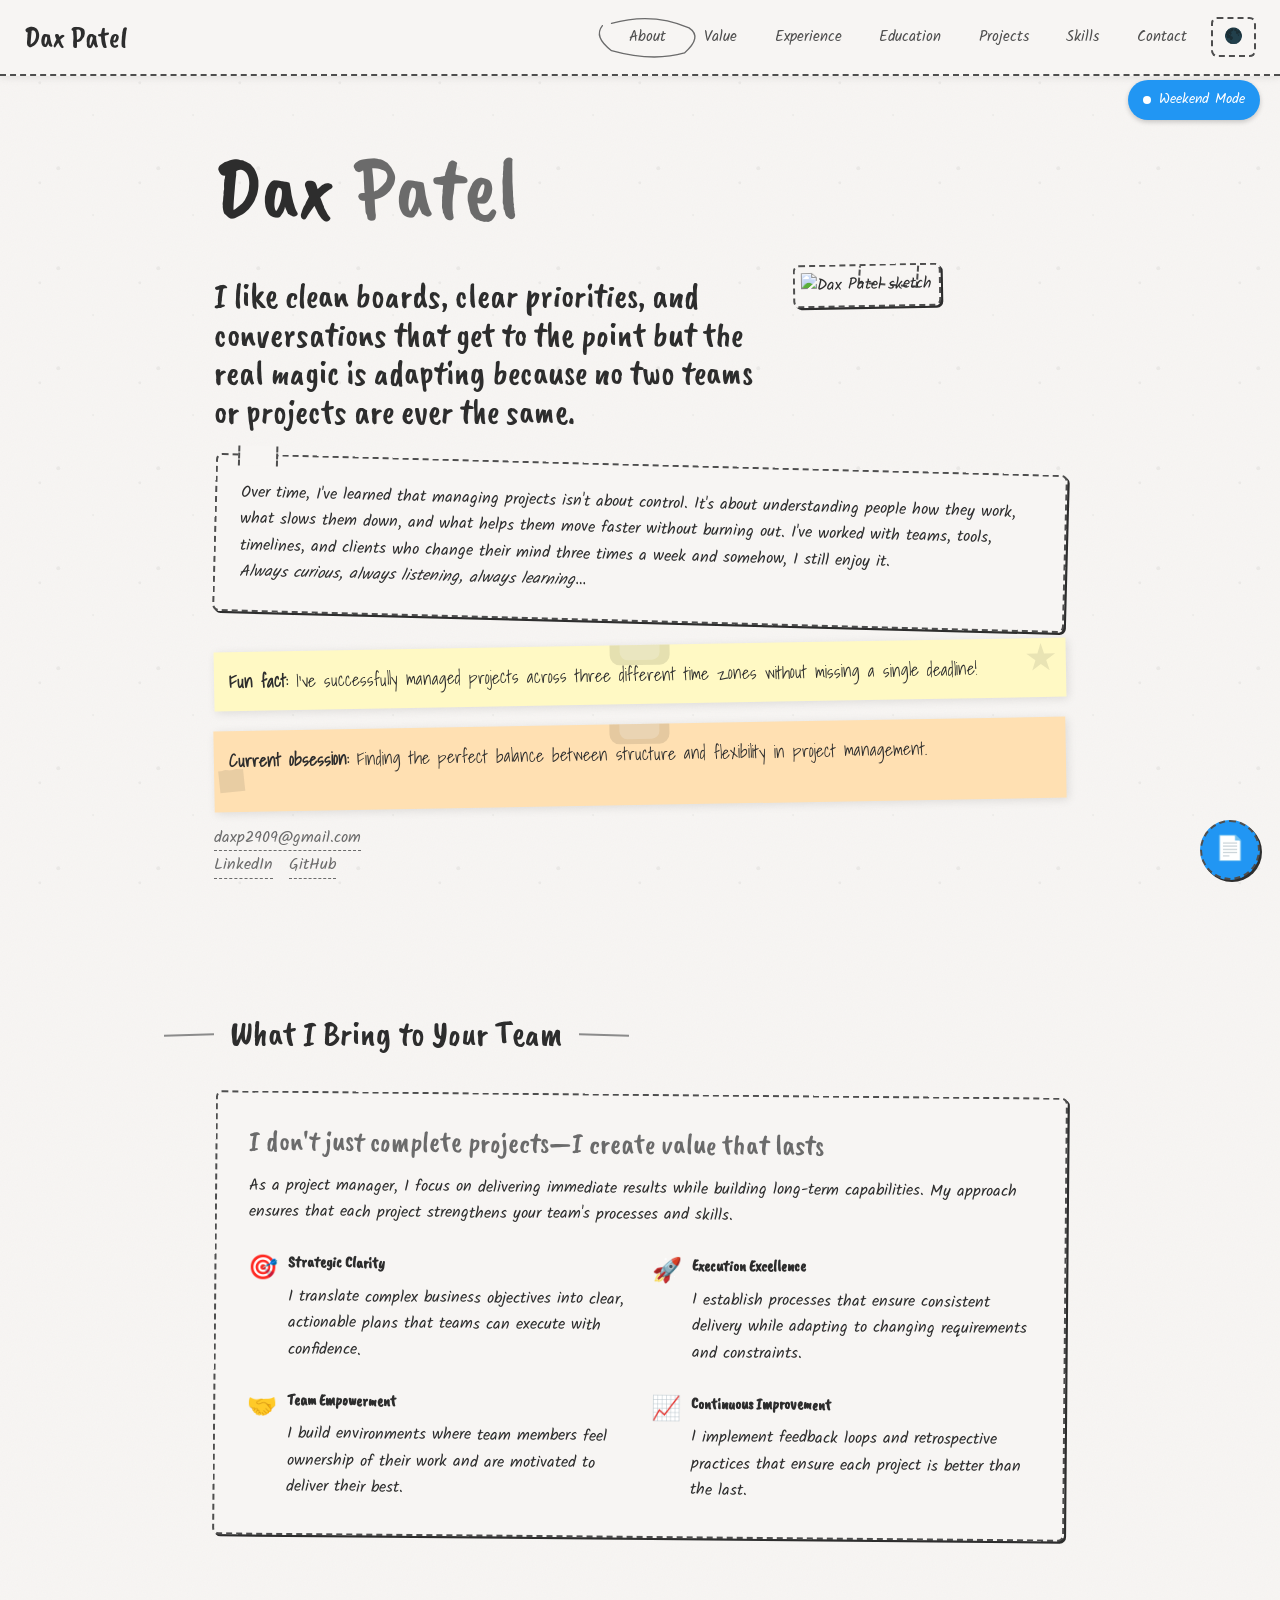
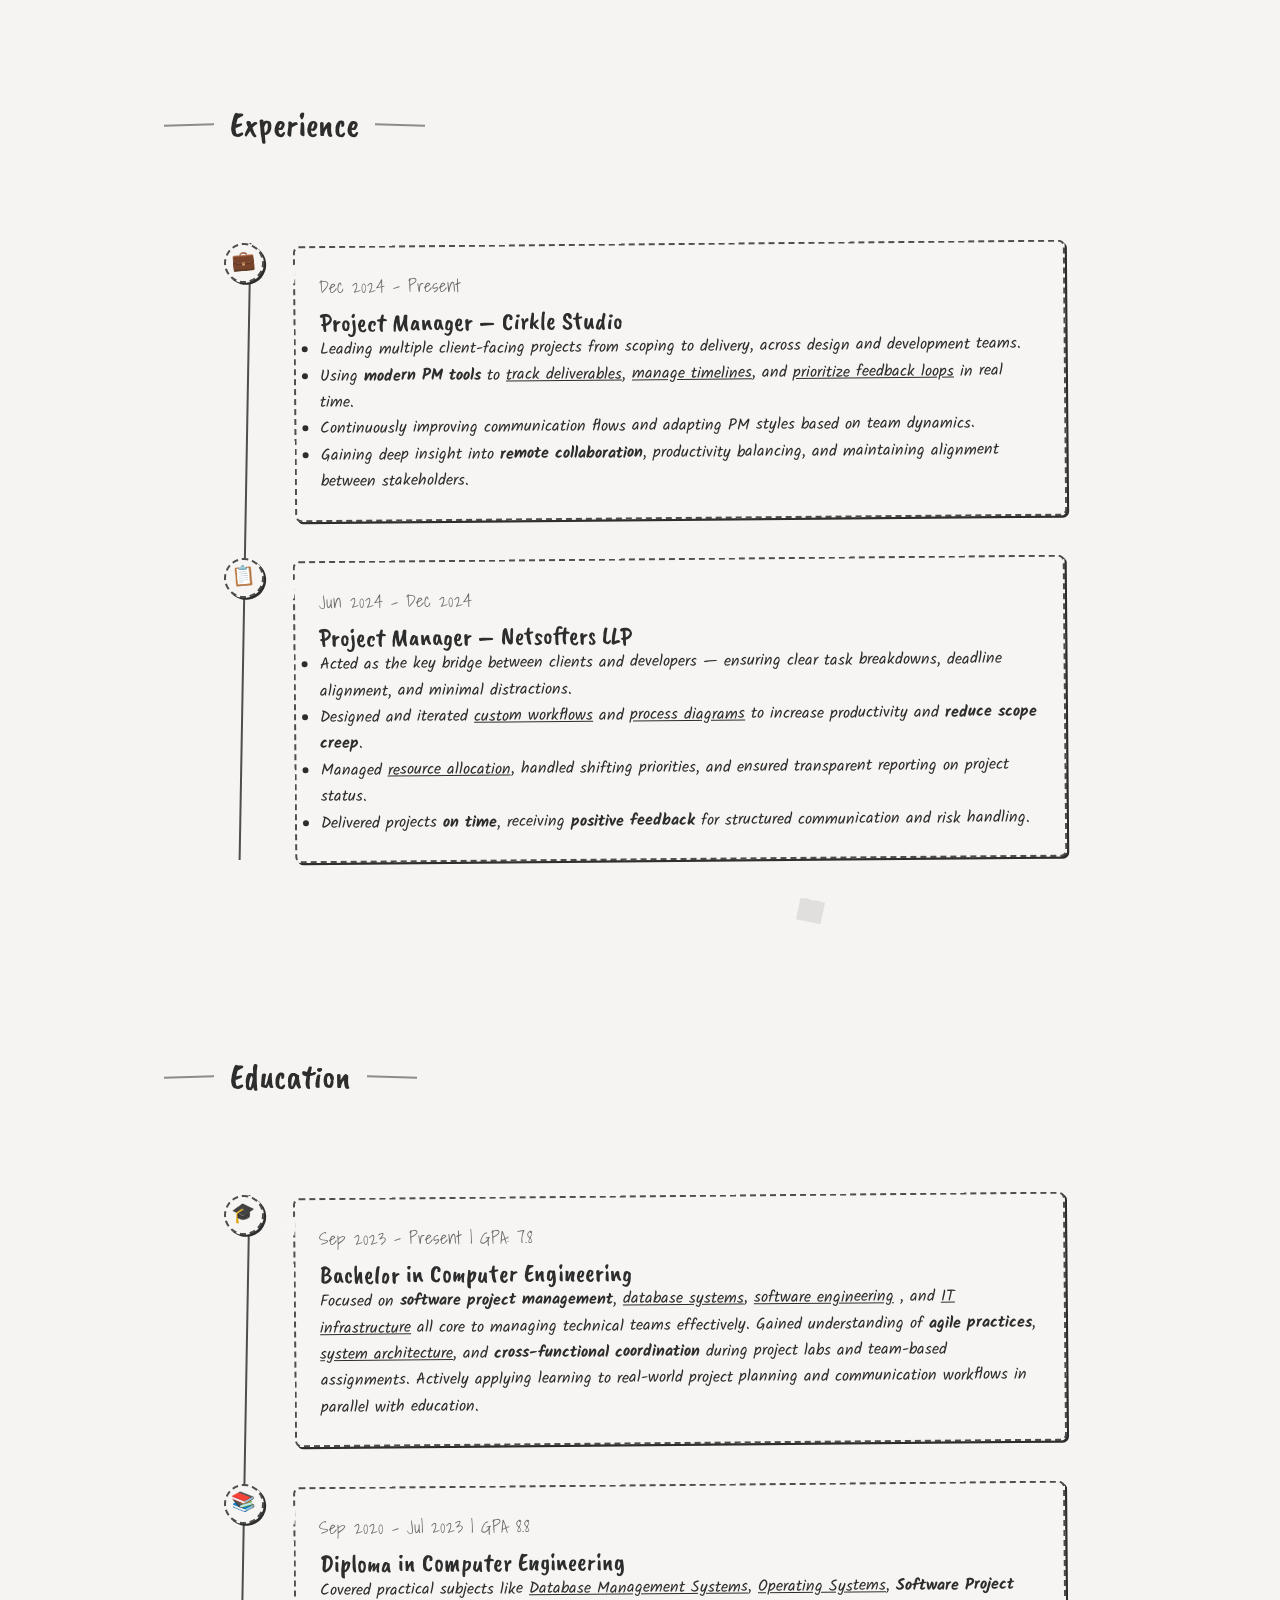
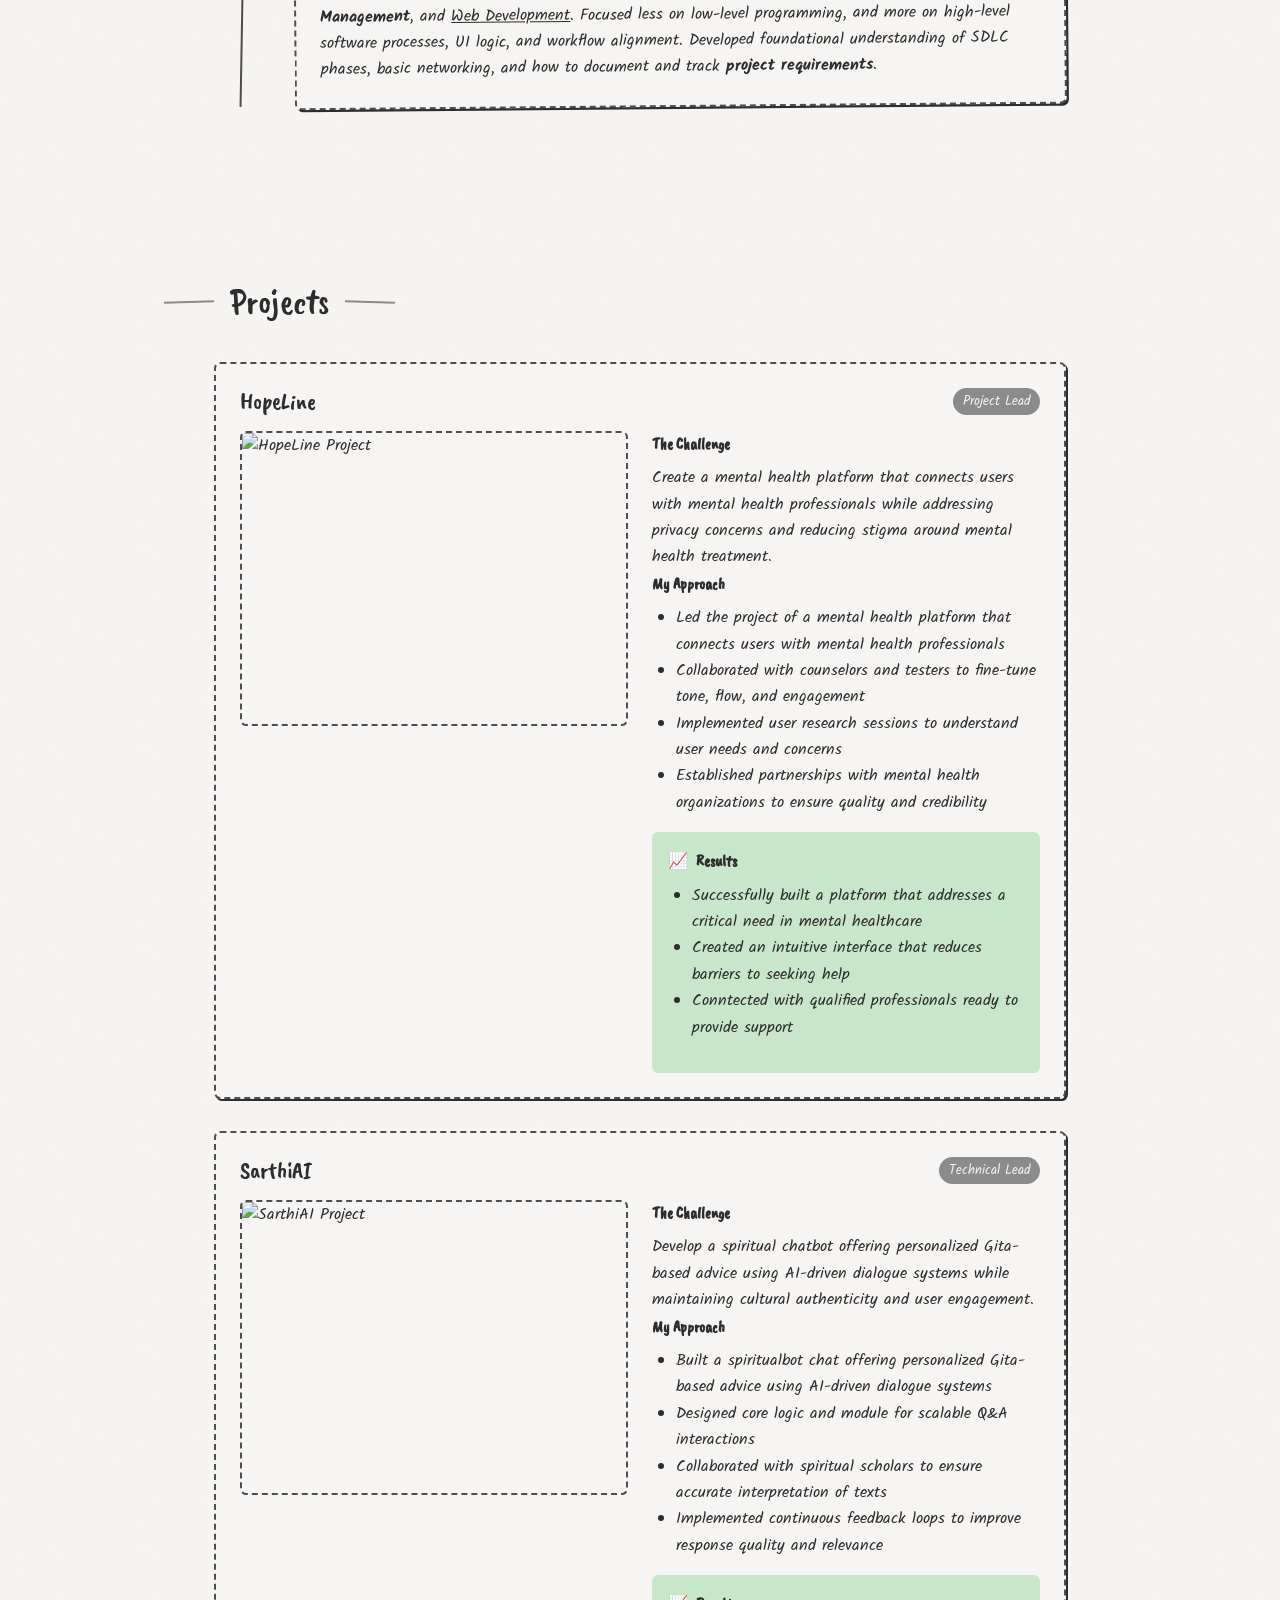
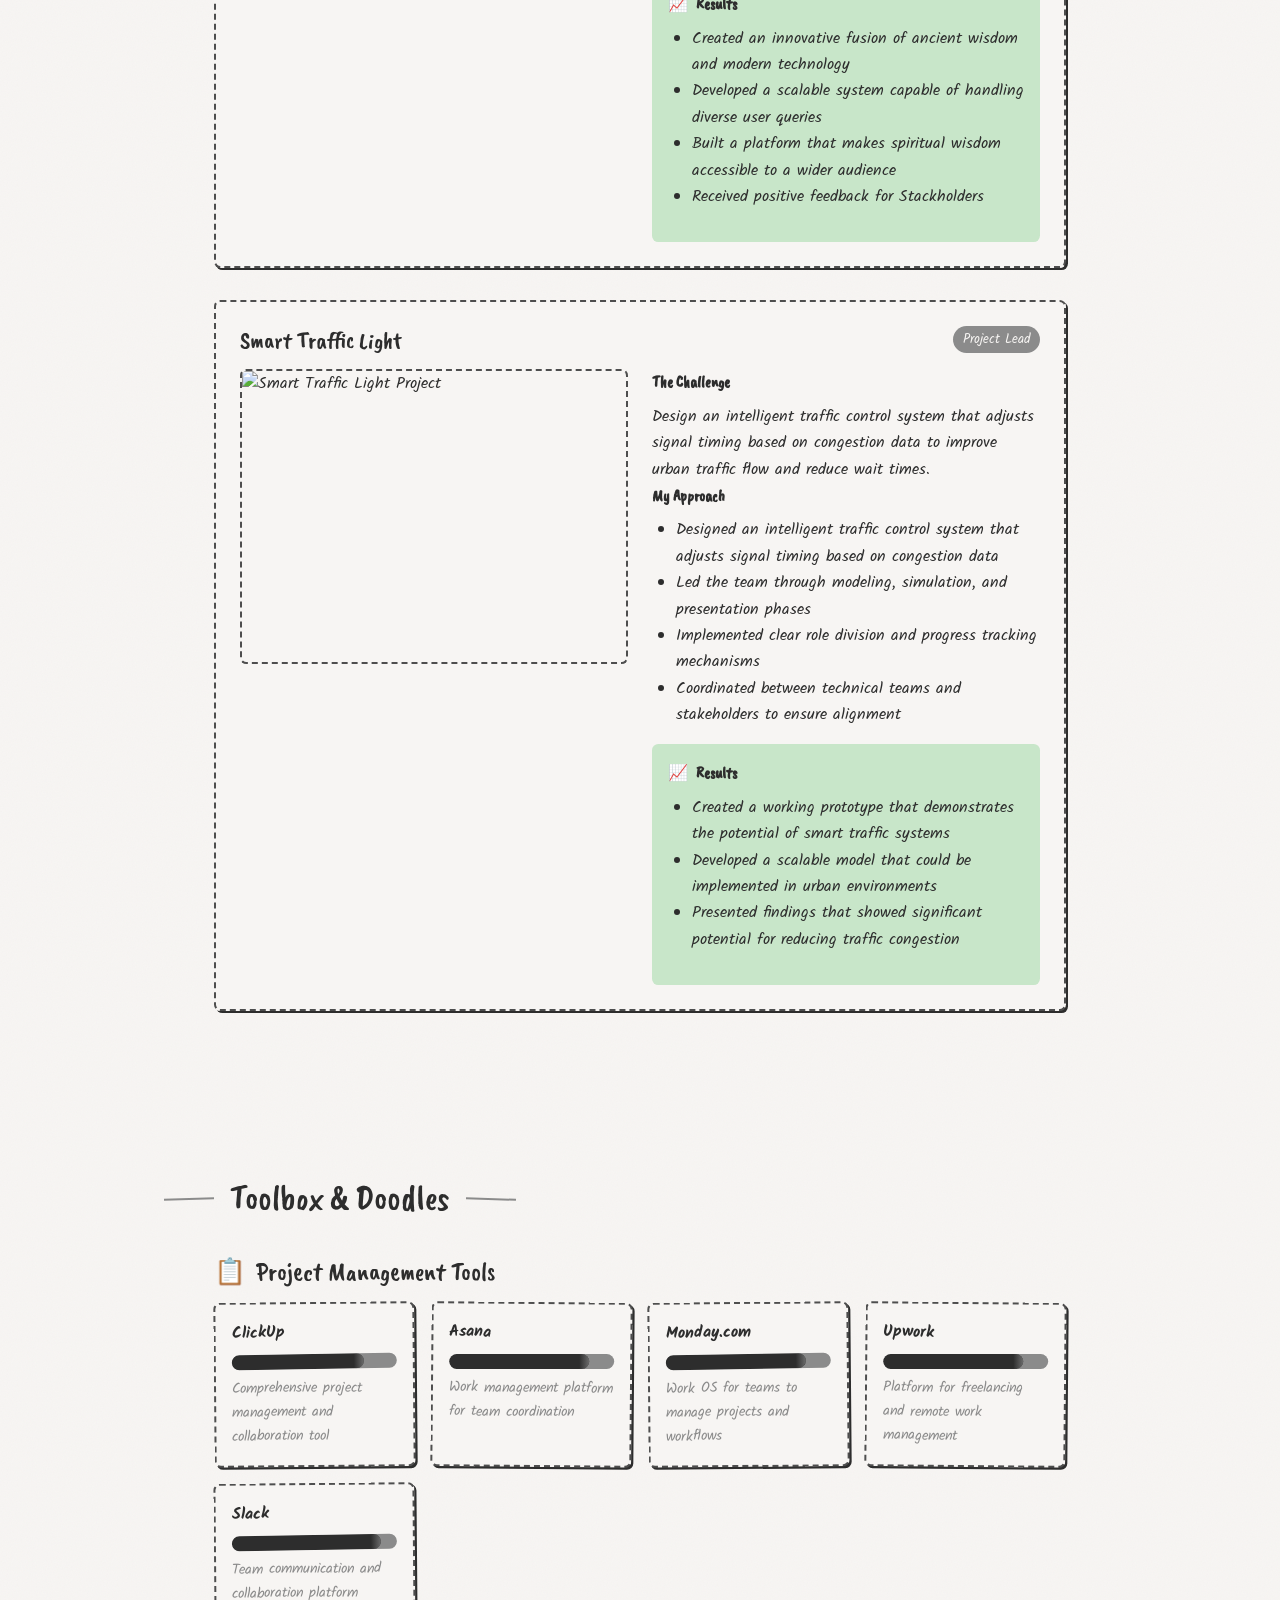
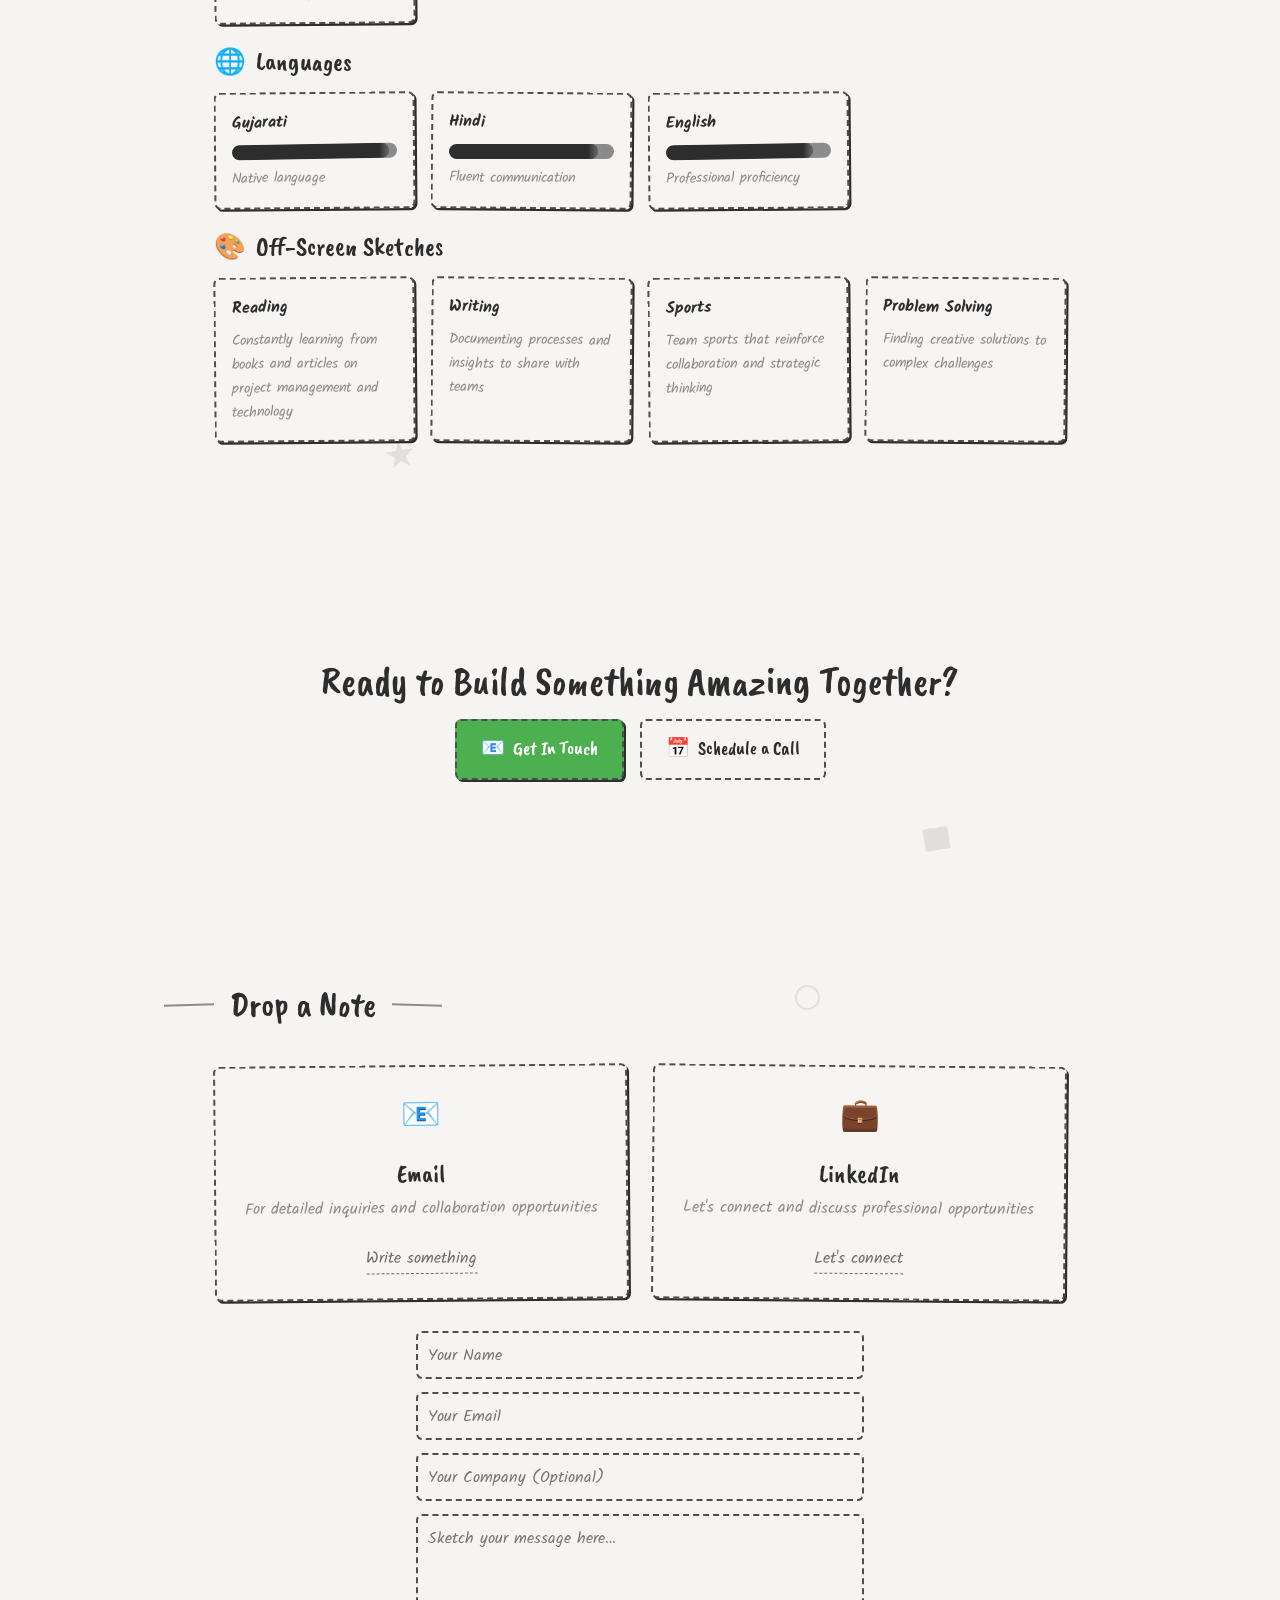
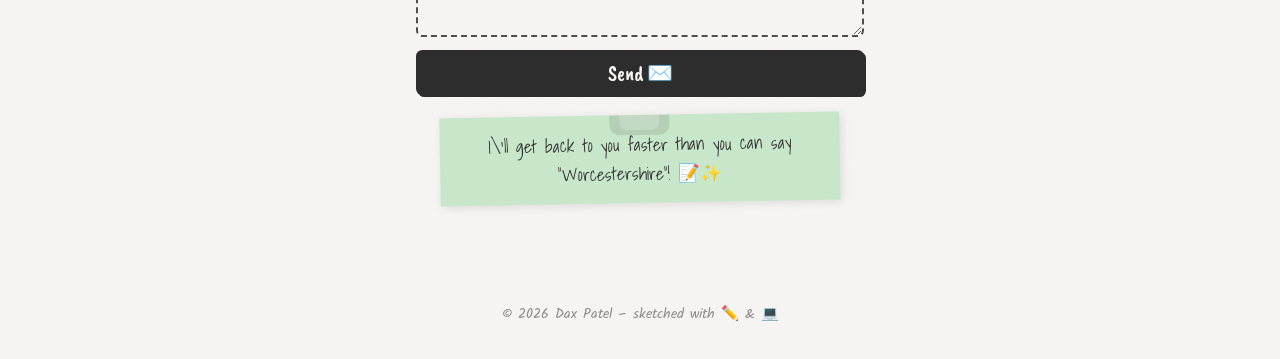
==== commit 1e276fc6: "Update index.html" ====
--- a/index.html
+++ b/index.html
@@ -16,9 +16,13 @@
     j=d.createElement(s),dl=l!='dataLayer'?'&l='+l:'';j.async=true;j.src=
     'https://www.googletagmanager.com/gtm.js?id='+i+dl;f.parentNode.insertBefore(j,f);
   })(window,document,'script','dataLayer','GTM-KJNSN2CM');</script>
+  <!-- Font Preconnect -->
+  <link rel="preconnect" href="https://fonts.googleapis.com">
+  <link rel="preconnect" href="https://fonts.gstatic.com" crossorigin>
   <!-- Handwriting & sketch fonts -->
   <link href="https://fonts.googleapis.com/css2?family=Kalam:wght@300;400;700&family=Caveat+Brush&family=Shadows+Into+Light&family=Architects+Daughter&display=swap" rel="stylesheet">
   <link rel="icon" type="image/x-icon" href="assets/img/favicon.ico">
+  <!-- Critical CSS Inlined -->
   <style>
   /* ---- CSS Variables – only graphite shades ---- */
   :root{
@@ -60,7 +64,6 @@
     color:var(--pencil-dark);
     line-height:1.65;
     scroll-behavior:smooth;
-    /* hand-drawn paper SVG repeat */
     background-image:
       url("data:image/svg+xml,%3Csvg width='100' height='100' xmlns='http://www.w3.org/2000/svg'%3E%3Cfilter id='noise'%3E%3CfeTurbulence type='fractalNoise' baseFrequency='.8' numOctaves='2' /%3E%3C/filter%3E%3Crect width='100%25' height='100%25' filter='url(%23noise)' opacity='.03'/%3E%3C/svg%3E");
     min-height:100vh;
@@ -1581,8 +1584,12 @@
         <h1 class="handwritten">Dax&nbsp;<span style="color:var(--accent)">Patel</span></h1>
         <h2 class="handwritten">I like clean boards, clear priorities, and conversations that get to the point but the real magic is adapting because no two teams or projects are ever the same.</h2>
       </div>
-      <!-- Replace with your sketch -->
-      <img class="profile-sketch" src="profile.png" alt="Dax Patel sketch">
+      <!-- Optimized Profile Image -->
+      <picture>
+        <source srcset="profile.webp" type="image/webp">
+        <source srcset="profile.jpg" type="image/jpeg">
+        <img class="profile-sketch" src="profile.jpg" alt="Dax Patel sketch" width="400" height="400" loading="eager">
+      </picture>
     </div>
    
     <div class="note">
@@ -1604,8 +1611,6 @@
       <a href="mailto:daxp2909@gmail.com">daxp2909@gmail.com</a><br>
       <a href="https://www.linkedin.com/in/saulty/" class="social-icon" target="_blank" rel="noopener" style="margin-right:.6rem">LinkedIn</a>
       <a href="https://github.com/daxp2909" class="social-icon" target="_blank" rel="noopener" style="margin-right:.6rem">GitHub</a>
-      <!-- <a href="https://twitter.com/" class="social-icon" target="_blank" rel="noopener" style="margin-right:.6rem">Twitter</a>
-      <a href="https://facebook.com/" class="social-icon" target="_blank" rel="noopener">Facebook</a> -->
     </p>  
   </section>
   <!-- Value Proposition -->
@@ -1726,14 +1731,17 @@
         <h3 class="case-study-title">HopeLine</h3>
         <div class="case-study-tags">
           <span class="case-study-tag">Project Lead</span>
-        <!--  <span class="case-study-tag">Mental Health</span>
-          <span class="case-study-tag">User-Centered Design</span> -->
         </div>
       </div>
       
       <div class="case-study-content">
         <div class="case-study-image">
-          <img src="I1" alt="HopeLine Project">
+          <!-- Optimized Project Image -->
+          <picture>
+            <source srcset="I1.webp" type="image/webp">
+            <source srcset="I1.jpg" type="image/jpeg">
+            <img src="I1.jpg" alt="HopeLine Project" width="600" height="450" loading="lazy">
+          </picture>
         </div>
         
         <div class="case-study-details">
@@ -1765,14 +1773,17 @@
         <h3 class="case-study-title">SarthiAI</h3>
         <div class="case-study-tags">
           <span class="case-study-tag">Technical Lead</span>
-       <!--   <span class="case-study-tag">AI/ML</span>
-          <span class="case-study-tag">Spiritual Technology</span> -->
         </div>
       </div>
       
       <div class="case-study-content">
         <div class="case-study-image">
-          <img src="I2" alt="SarthiAI Project">
+          <!-- Optimized Project Image -->
+          <picture>
+            <source srcset="I2.webp" type="image/webp">
+            <source srcset="I2.jpg" type="image/jpeg">
+            <img src="I2.jpg" alt="SarthiAI Project" width="600" height="450" loading="lazy">
+          </picture>
         </div>
         
         <div class="case-study-details">
@@ -1805,14 +1816,17 @@
         <h3 class="case-study-title">Smart Traffic Light</h3>
         <div class="case-study-tags">
           <span class="case-study-tag">Project Lead</span>
-          <!-- <span class="case-study-tag">IoT</span>
-          <span class="case-study-tag">Urban Innovation</span> -->
         </div>
       </div>
       
       <div class="case-study-content">
         <div class="case-study-image">
-          <img src="I3" alt="Smart Traffic Light Project">
+          <!-- Optimized Project Image -->
+          <picture>
+            <source srcset="I3.webp" type="image/webp">
+            <source srcset="I3.jpg" type="image/jpeg">
+            <img src="I3.jpg" alt="Smart Traffic Light Project" width="600" height="450" loading="lazy">
+          </picture>
         </div>
         
         <div class="case-study-details">
@@ -1925,14 +1939,13 @@
   <section id="cta" class="page">
     <div class="cta-container">
       <h2 class="cta-heading handwritten">Ready to Build Something Amazing Together?</h2>
-     <!-- <p class="cta-subheading">I'm currently seeking opportunities where I can apply my project management expertise to drive meaningful results.</p> -->
       
       <div class="cta-buttons">
         <a href="#contact" class="cta-button cta-button-primary">
           <span class="cta-button-icon">📧</span>
           Get In Touch
         </a>
-        <a href="https://calendly.com/daxp2909/30min"  target="_blank" class="cta-button cta-button-secondary" id="scheduleCall">
+        <a href="https://calendly.com/daxp2909/30min" target="_blank" class="cta-button cta-button-secondary" id="scheduleCall">
           <span class="cta-button-icon">📅</span>
           Schedule a Call
         </a>
@@ -1959,13 +1972,6 @@
         <p>Let's connect and discuss professional opportunities</p>
         <a href="https://www.linkedin.com/in/saulty/" target="_blank" rel="noopener">Let's connect</a>
       </div>
-      
-  <!--    <div class="contact-option">
-        <div class="contact-option-icon">📱</div>
-        <h3>Phone</h3>
-        <p>For urgent matters and quick conversations</p>
-        <a href="tel:+911234567890">+91 </a>
-      </div> -->
     </div>
     
     <!-- Updated Form -->
@@ -1996,7 +2002,8 @@
 <div id="backToTop" aria-label="back to top">↑</div>
 <!-- Sound Wave Visualization -->
 <div class="sound-wave" id="soundWave"></div>
-<script>
+<!-- Optimized JavaScript -->
+<script defer>
 let particles = [];
 let mouseX = 0;
 let mouseY = 0;
@@ -2004,6 +2011,7 @@
 let timelineItems = [];
 let card3DElements = [];
 let justClicked = false; // Flag to prevent scroll interference after click
+
 /* ---- Initialize Interactive Elements ---- */
 window.addEventListener('load', () => {
   // Initialize interactive elements
@@ -2028,6 +2036,7 @@
   // Activate the first navigation item by default
   activateNavItem('about');
 });
+
 /* ---- Track Visitor Analytics ---- */
 function trackVisitor() {
   // This is a placeholder for actual analytics implementation
@@ -2040,6 +2049,7 @@
   localStorage.setItem('portfolioViews', views);
   console.log(`Portfolio views: ${views}`);
 }
+
 /* ---- Initialize Interactive Elements ---- */
 function initInteractiveElements() {
   // Initialize sticky notes
@@ -2061,30 +2071,19 @@
   // Initialize 3D cards
   card3DElements = document.querySelectorAll('.card-3d');
   
-  // Add scroll event listeners
-  window.addEventListener('scroll', handleScroll);
+  // Add scroll event listeners with passive flag
+  window.addEventListener('scroll', handleScroll, { passive: true });
   
   // Add mouse move event listener
   document.addEventListener('mousemove', handleMouseMove);
   
-  // Add window resize event listener
-  window.addEventListener('resize', handleResize);
+  // Add window resize event listener with passive flag
+  window.addEventListener('resize', handleResize, { passive: true });
   
   // Initialize handwriting animation
   initHandwritingAnimation();
-  
-  // Initialize schedule call button
- // document.getElementById('scheduleCall').addEventListener('click', function(e) {
-   // e.preventDefault();
-   // alert('In a real implementation, this would open a scheduling tool like Calendly. For now, please use the contact form to reach out.');
- // });
-  
-  // Initialize download resume button
-//  document.getElementById('downloadResume').addEventListener('click', function(e) {
- //   e.preventDefault();
- //   alert('In a real implementation, this would download your resume PDF. For now, please use the contact form to request a copy.');
-//  });
 }
+
 /* ---- Dynamic Availability Status ---- */
 function updateAvailabilityStatus() {
   const now = new Date();
@@ -2118,6 +2117,7 @@
     availabilityText.textContent = 'Unavailable';
   }
 }
+
 /* ---- Particle System ---- */
 function createParticles(x, y, count) {
   for (let i = 0; i < count; i++) {
@@ -2144,6 +2144,7 @@
     });
   }
 }
+
 function animateParticles() {
   particles.forEach((particle, index) => {
     particle.x += particle.vx;
@@ -2163,6 +2164,7 @@
   
   requestAnimationFrame(animateParticles);
 }
+
 /* ---- Interactive Background ---- */
 function animateInteractiveBackground() {
   const bg = document.getElementById('interactiveBg');
@@ -2186,6 +2188,7 @@
   
   requestAnimationFrame(animateInteractiveBackground);
 }
+
 /* ---- Sound Wave Visualization ---- */
 function createSoundWave(x, y) {
   const soundWave = document.getElementById('soundWave');
@@ -2205,6 +2208,7 @@
     soundWave.style.transform = 'scale(0)';
   }, 600);
 }
+
 /* ---- Handwritten Text Animation ---- */
 function initHandwritingAnimation() {
   const observerOptions = {
@@ -2224,6 +2228,7 @@
     handwritingObserver.observe(element);
   });
 }
+
 /* ---- Draggable Sticky Notes ---- */
 function makeDraggable(element) {
   let pos1 = 0, pos2 = 0, pos3 = 0, pos4 = 0;
@@ -2264,6 +2269,7 @@
     }, 500);
   }
 }
+
 /* ---- 3D Card Tilt Effect ---- */
 function handleMouseMove(e) {
   mouseX = e.clientX;
@@ -2280,6 +2286,7 @@
     card.style.transform = `rotateX(${angleX}deg) rotateY(${angleY}deg)`;
   });
 }
+
 /* ---- Scroll Animations ---- */
 function handleScroll() {
   // If we just clicked a nav item, skip scroll-based navigation updates
@@ -2314,10 +2321,12 @@
   // Navigation highlighting based on scroll position
   updateNavigationOnScroll();
 }
+
 /* ---- Window Resize Handler ---- */
 function handleResize() {
   // No need to handle canvas resize since we removed drawing functionality
 }
+
 /* ---- Smooth scroll anchors ---- */
 document.querySelectorAll('a[href^="#"]').forEach(a=>{
   a.addEventListener('click',e=>{
@@ -2339,6 +2348,7 @@
     document.getElementById('sideMenu').setAttribute('aria-hidden','true');
   });
 });
+
 /* ---- Mobile drawer controls ---- */
 const sideMenu=document.getElementById('sideMenu');
 document.getElementById('hamburger').addEventListener('click',()=>{
@@ -2355,6 +2365,7 @@
     sideMenu.setAttribute('aria-hidden','true');
   }
 });
+
 /* ---- Dark / Light toggle ---- */
 function toggleMode(){
   document.body.classList.toggle('dark');
@@ -2362,13 +2373,16 @@
   // Save preference
   localStorage.setItem('theme', document.body.classList.contains('dark') ? 'dark' : 'light');
 }
+
 // Check for saved theme preference
 if (localStorage.getItem('theme') === 'dark' || 
     (!localStorage.getItem('theme') && window.matchMedia('(prefers-color-scheme: dark)').matches)) {
   document.body.classList.add('dark');
   document.getElementById('modeBtn').textContent = '☀️';
 }
+
 document.getElementById('year').textContent=new Date().getFullYear();
+
 /* ---- Click sound and visualization ---- */
 const clickSound = new Audio('[data-uri]');
 document.addEventListener('click', e=>{
@@ -2387,6 +2401,7 @@
     createParticles(e.clientX, e.clientY, 3);
   }
 });
+
 /* ---- Back to top button ---- */
 document.getElementById('backToTop').addEventListener('click', () => {
   window.scrollTo({
@@ -2394,6 +2409,7 @@
     behavior: 'smooth'
   });
 });
+
 /* ---- Form submission feedback ---- */
 document.getElementById('contactForm').addEventListener('submit', function(e) {
   e.preventDefault(); // Prevent default form submission
@@ -2449,6 +2465,7 @@
     }, 5000);
   });
 });
+
 // Check if we were redirected after successful form submission
 window.addEventListener('load', function() {
   const urlParams = new URLSearchParams(window.location.search);
@@ -2468,6 +2485,7 @@
     window.history.replaceState({}, document.title, newUrl);
   }
 });
+
 /* ---- Add random doodles to sections ---- */
 function addRandomDoodles() {
   const sections = document.querySelectorAll('section.page');
@@ -2507,8 +2525,15 @@
     }
   });
 }
-// Add doodles when page loads
-window.addEventListener('load', addRandomDoodles);
+
+// Add doodles when page loads using requestIdleCallback
+if ('requestIdleCallback' in window) {
+  requestIdleCallback(addRandomDoodles);
+} else {
+  // Fallback for browsers that don't support requestIdleCallback
+  setTimeout(addRandomDoodles, 500);
+}
+
 /* ---- Navigation Highlighting ---- */
 function initNavigationHighlighting() {
   // Set up navigation highlighting based on scroll position
@@ -2534,6 +2559,7 @@
     });
   });
 }
+
 /* ---- Update Navigation on Scroll ---- */
 function updateNavigationOnScroll() {
   const sections = document.querySelectorAll('section.page');
@@ -2556,6 +2582,7 @@
     }
   });
 }
+
 /* ---- Activate Navigation Item ---- */
 function activateNavItem(sectionId) {
   const navItems = document.querySelectorAll('#desktopNav .nav-item');
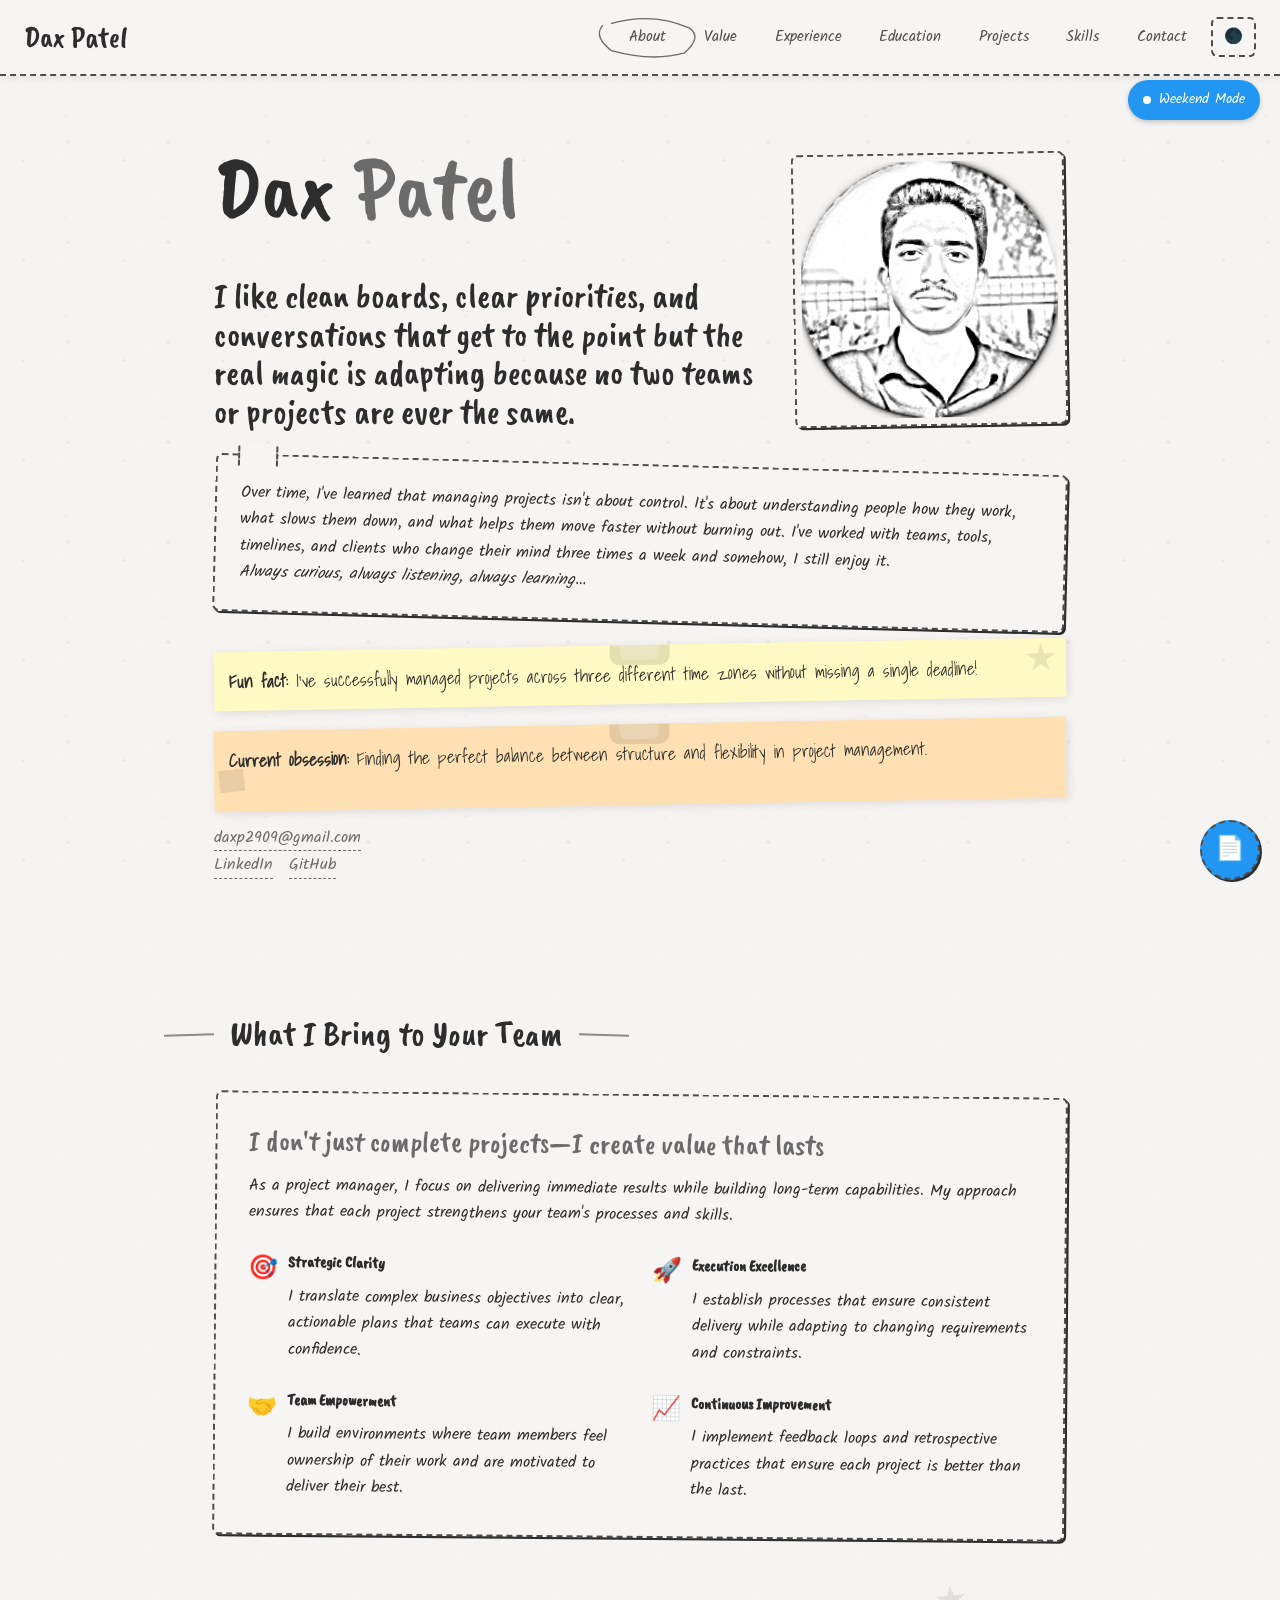
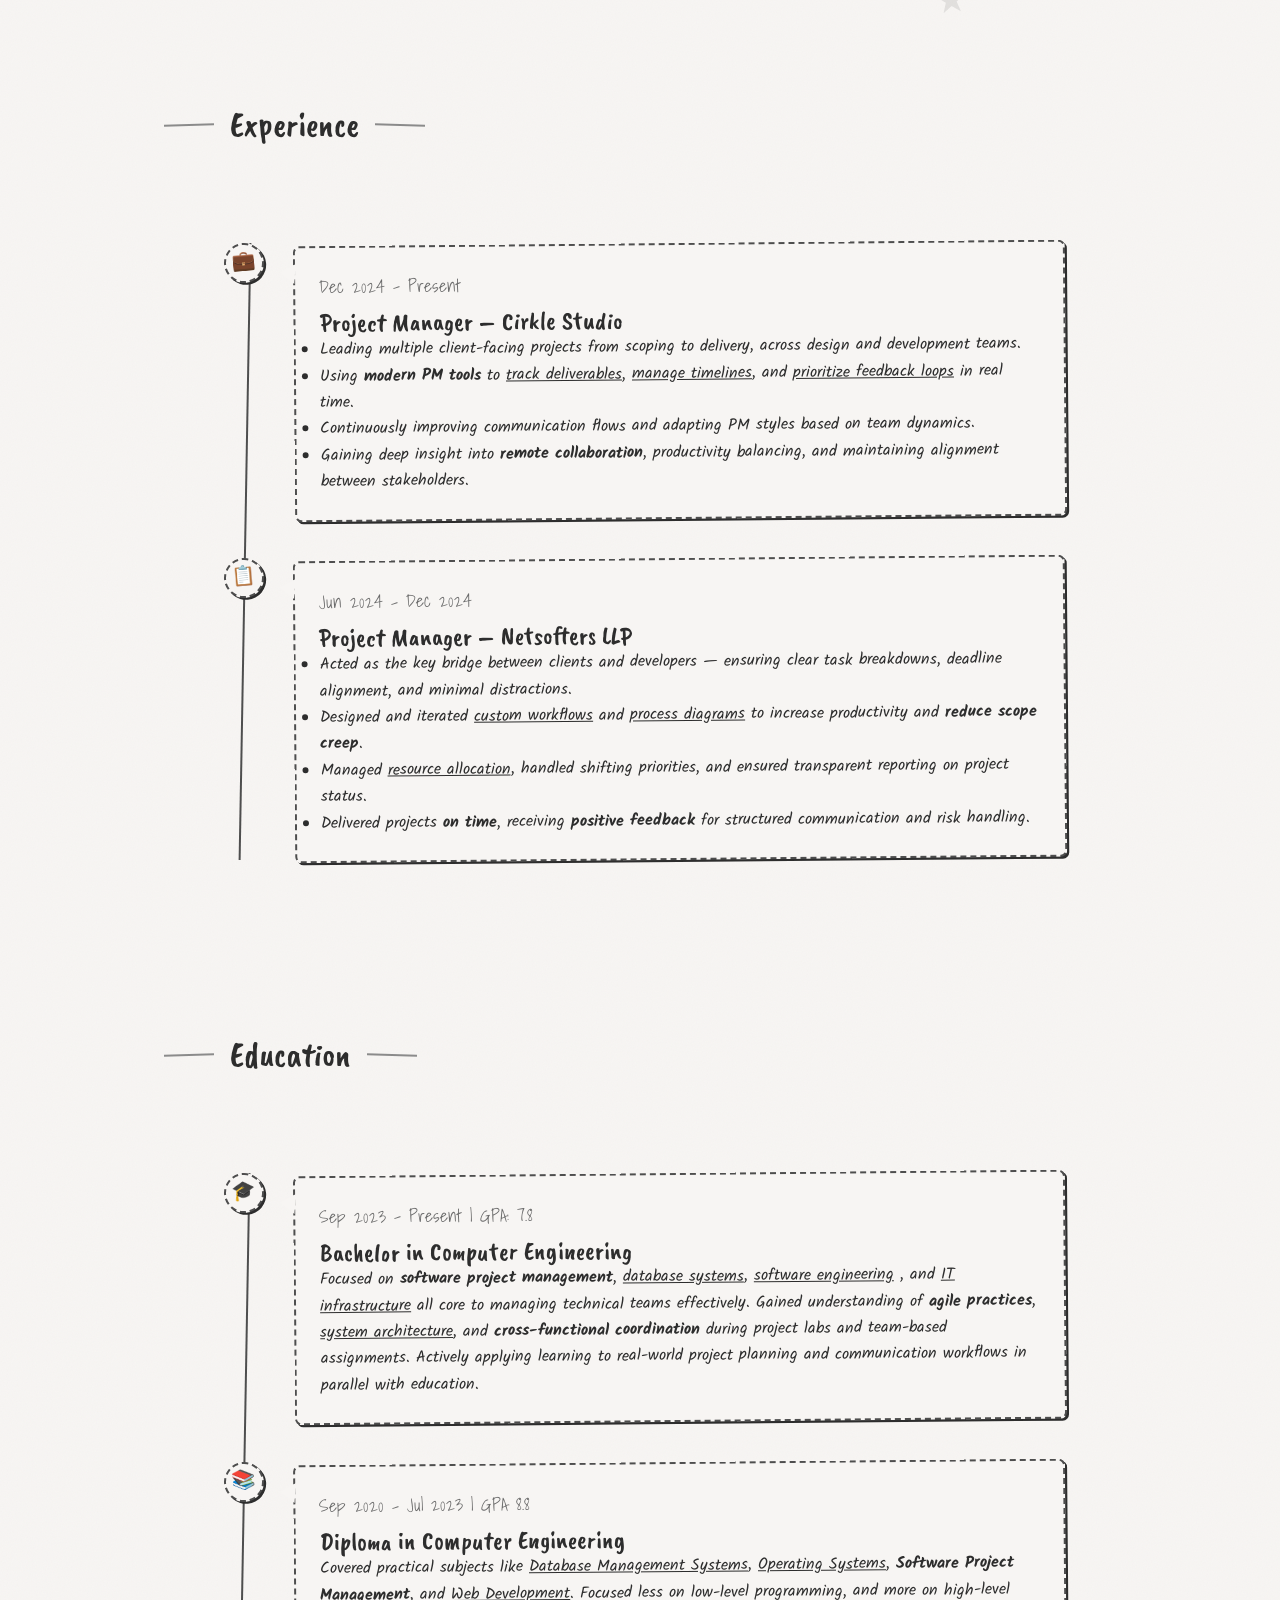
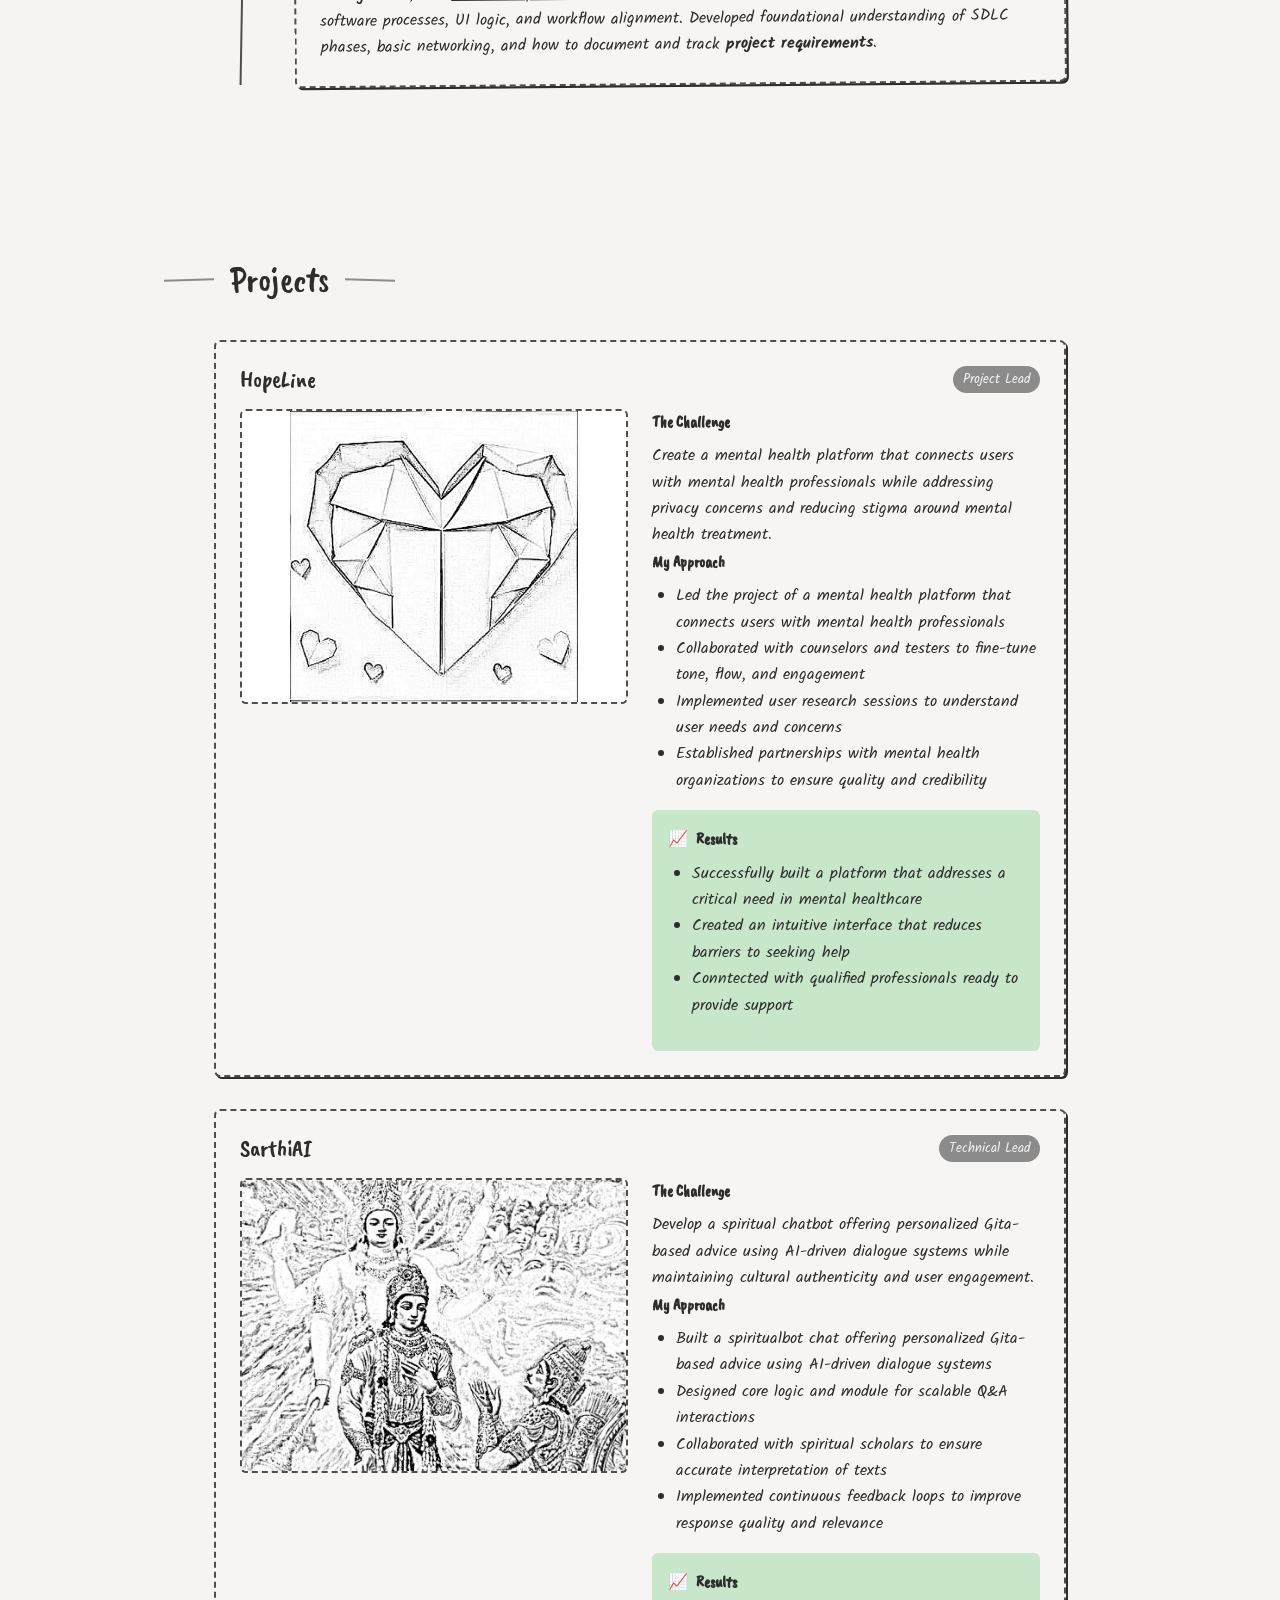
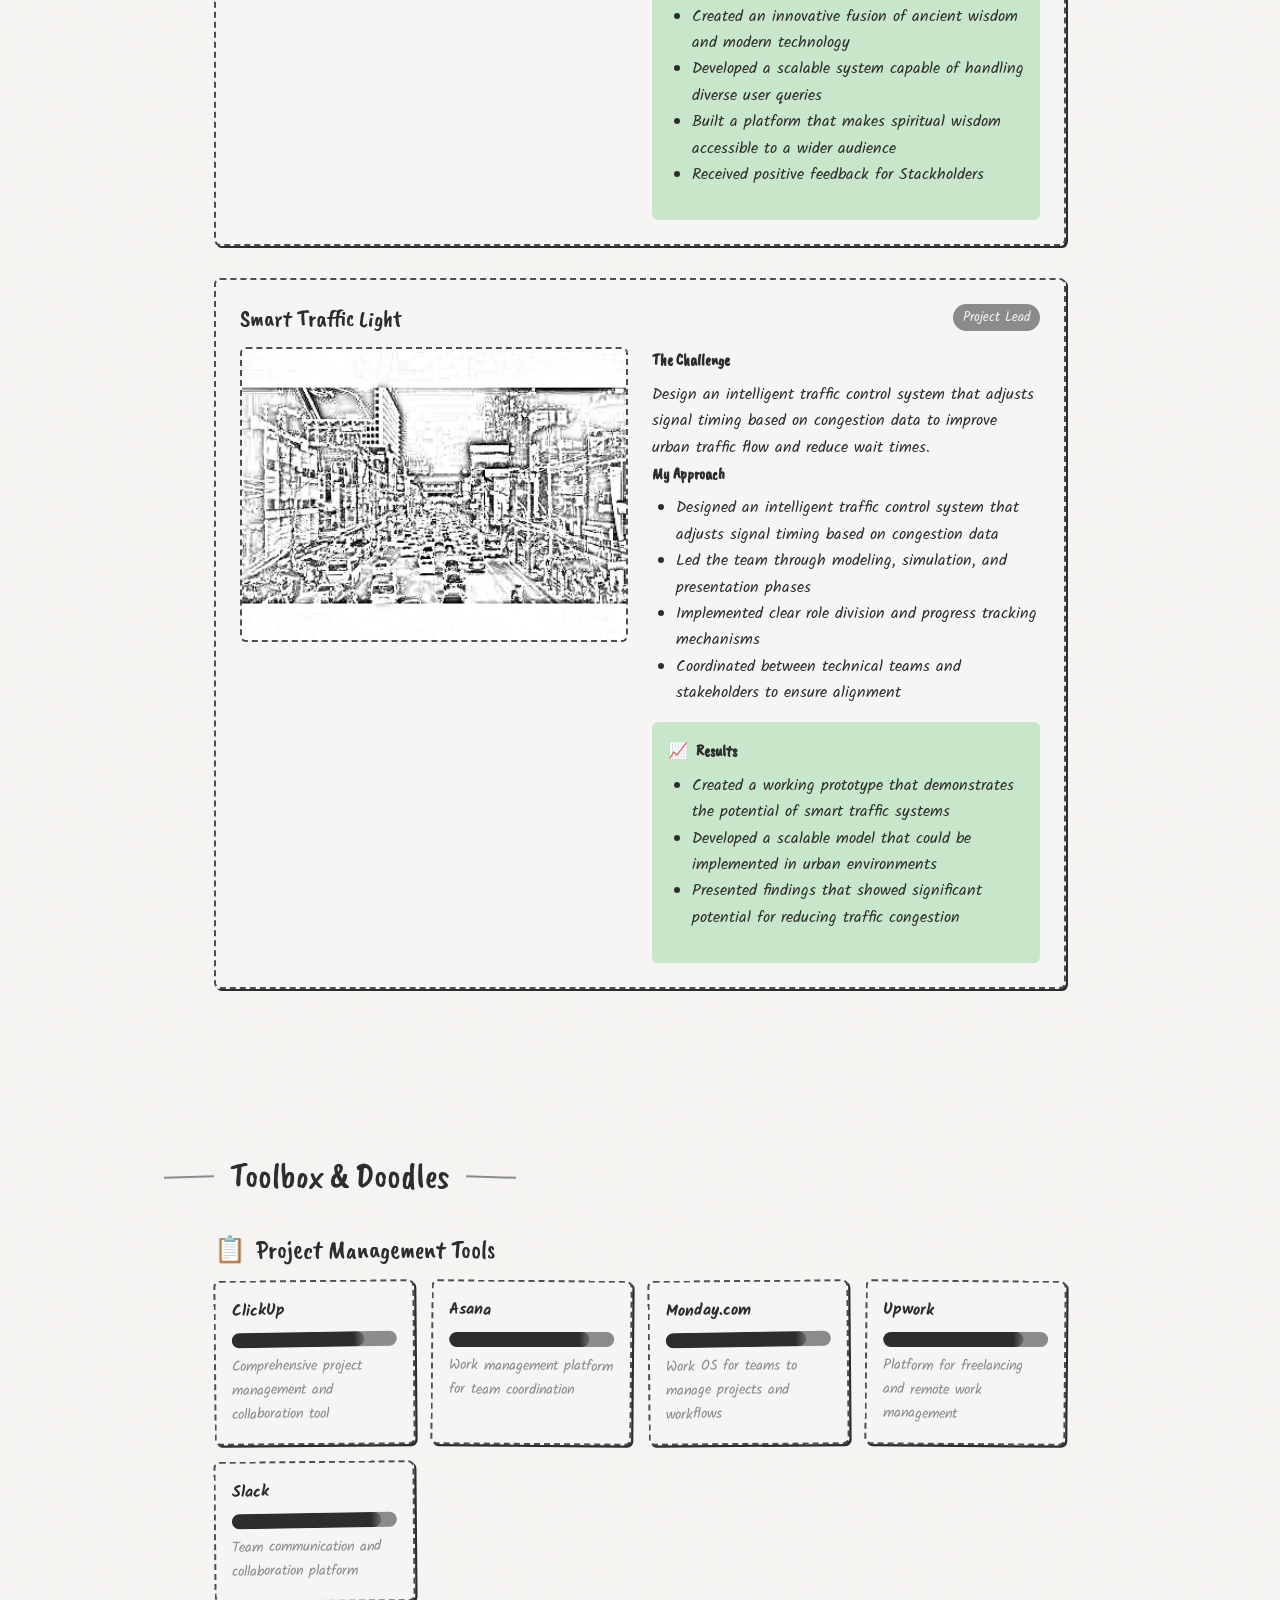
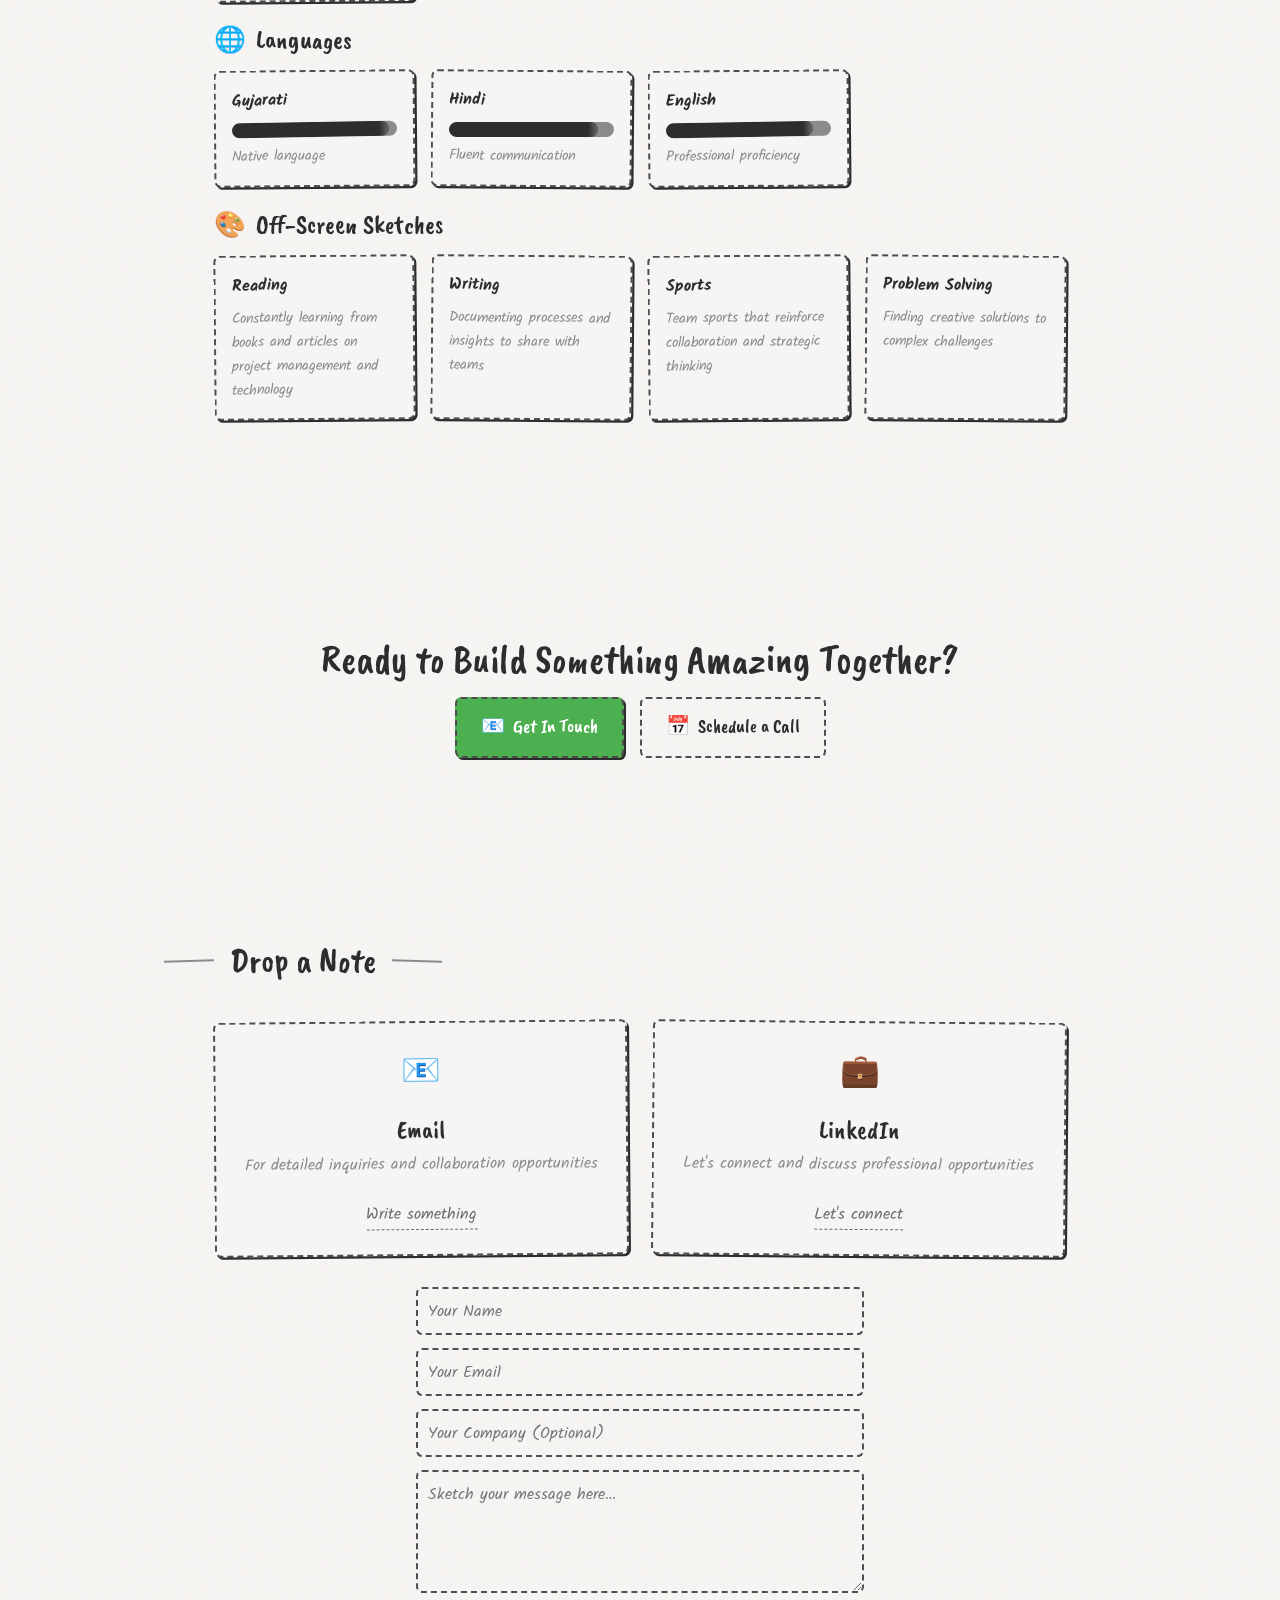
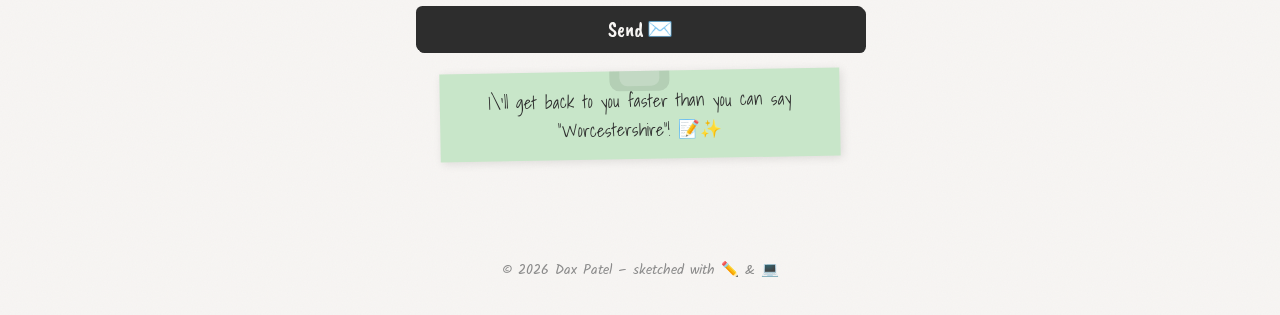
==== commit b898434f: "Update index.html" ====
--- a/index.html
+++ b/index.html
@@ -16,13 +16,9 @@
     j=d.createElement(s),dl=l!='dataLayer'?'&l='+l:'';j.async=true;j.src=
     'https://www.googletagmanager.com/gtm.js?id='+i+dl;f.parentNode.insertBefore(j,f);
   })(window,document,'script','dataLayer','GTM-KJNSN2CM');</script>
-  <!-- Font Preconnect -->
-  <link rel="preconnect" href="https://fonts.googleapis.com">
-  <link rel="preconnect" href="https://fonts.gstatic.com" crossorigin>
   <!-- Handwriting & sketch fonts -->
   <link href="https://fonts.googleapis.com/css2?family=Kalam:wght@300;400;700&family=Caveat+Brush&family=Shadows+Into+Light&family=Architects+Daughter&display=swap" rel="stylesheet">
   <link rel="icon" type="image/x-icon" href="assets/img/favicon.ico">
-  <!-- Critical CSS Inlined -->
   <style>
   /* ---- CSS Variables – only graphite shades ---- */
   :root{
@@ -64,6 +60,7 @@
     color:var(--pencil-dark);
     line-height:1.65;
     scroll-behavior:smooth;
+    /* hand-drawn paper SVG repeat */
     background-image:
       url("data:image/svg+xml,%3Csvg width='100' height='100' xmlns='http://www.w3.org/2000/svg'%3E%3Cfilter id='noise'%3E%3CfeTurbulence type='fractalNoise' baseFrequency='.8' numOctaves='2' /%3E%3C/filter%3E%3Crect width='100%25' height='100%25' filter='url(%23noise)' opacity='.03'/%3E%3C/svg%3E");
     min-height:100vh;
@@ -1584,12 +1581,8 @@
         <h1 class="handwritten">Dax&nbsp;<span style="color:var(--accent)">Patel</span></h1>
         <h2 class="handwritten">I like clean boards, clear priorities, and conversations that get to the point but the real magic is adapting because no two teams or projects are ever the same.</h2>
       </div>
-      <!-- Optimized Profile Image -->
-      <picture>
-        <source srcset="profile.webp" type="image/webp">
-        <source srcset="profile.jpg" type="image/jpeg">
-        <img class="profile-sketch" src="profile.jpg" alt="Dax Patel sketch" width="400" height="400" loading="eager">
-      </picture>
+      <!-- Replace with your sketch -->
+      <img class="profile-sketch" src="profile.png" alt="Dax Patel sketch">
     </div>
    
     <div class="note">
@@ -1611,6 +1604,8 @@
       <a href="mailto:daxp2909@gmail.com">daxp2909@gmail.com</a><br>
       <a href="https://www.linkedin.com/in/saulty/" class="social-icon" target="_blank" rel="noopener" style="margin-right:.6rem">LinkedIn</a>
       <a href="https://github.com/daxp2909" class="social-icon" target="_blank" rel="noopener" style="margin-right:.6rem">GitHub</a>
+      <!-- <a href="https://twitter.com/" class="social-icon" target="_blank" rel="noopener" style="margin-right:.6rem">Twitter</a>
+      <a href="https://facebook.com/" class="social-icon" target="_blank" rel="noopener">Facebook</a> -->
     </p>  
   </section>
   <!-- Value Proposition -->
@@ -1731,17 +1726,14 @@
         <h3 class="case-study-title">HopeLine</h3>
         <div class="case-study-tags">
           <span class="case-study-tag">Project Lead</span>
+        <!--  <span class="case-study-tag">Mental Health</span>
+          <span class="case-study-tag">User-Centered Design</span> -->
         </div>
       </div>
       
       <div class="case-study-content">
         <div class="case-study-image">
-          <!-- Optimized Project Image -->
-          <picture>
-            <source srcset="I1.webp" type="image/webp">
-            <source srcset="I1.jpg" type="image/jpeg">
-            <img src="I1.jpg" alt="HopeLine Project" width="600" height="450" loading="lazy">
-          </picture>
+          <img src="I1" alt="HopeLine Project">
         </div>
         
         <div class="case-study-details">
@@ -1773,17 +1765,14 @@
         <h3 class="case-study-title">SarthiAI</h3>
         <div class="case-study-tags">
           <span class="case-study-tag">Technical Lead</span>
+       <!--   <span class="case-study-tag">AI/ML</span>
+          <span class="case-study-tag">Spiritual Technology</span> -->
         </div>
       </div>
       
       <div class="case-study-content">
         <div class="case-study-image">
-          <!-- Optimized Project Image -->
-          <picture>
-            <source srcset="I2.webp" type="image/webp">
-            <source srcset="I2.jpg" type="image/jpeg">
-            <img src="I2.jpg" alt="SarthiAI Project" width="600" height="450" loading="lazy">
-          </picture>
+          <img src="I2" alt="SarthiAI Project">
         </div>
         
         <div class="case-study-details">
@@ -1816,17 +1805,14 @@
         <h3 class="case-study-title">Smart Traffic Light</h3>
         <div class="case-study-tags">
           <span class="case-study-tag">Project Lead</span>
+          <!-- <span class="case-study-tag">IoT</span>
+          <span class="case-study-tag">Urban Innovation</span> -->
         </div>
       </div>
       
       <div class="case-study-content">
         <div class="case-study-image">
-          <!-- Optimized Project Image -->
-          <picture>
-            <source srcset="I3.webp" type="image/webp">
-            <source srcset="I3.jpg" type="image/jpeg">
-            <img src="I3.jpg" alt="Smart Traffic Light Project" width="600" height="450" loading="lazy">
-          </picture>
+          <img src="I3" alt="Smart Traffic Light Project">
         </div>
         
         <div class="case-study-details">
@@ -1939,13 +1925,14 @@
   <section id="cta" class="page">
     <div class="cta-container">
       <h2 class="cta-heading handwritten">Ready to Build Something Amazing Together?</h2>
+     <!-- <p class="cta-subheading">I'm currently seeking opportunities where I can apply my project management expertise to drive meaningful results.</p> -->
       
       <div class="cta-buttons">
         <a href="#contact" class="cta-button cta-button-primary">
           <span class="cta-button-icon">📧</span>
           Get In Touch
         </a>
-        <a href="https://calendly.com/daxp2909/30min" target="_blank" class="cta-button cta-button-secondary" id="scheduleCall">
+        <a href="https://calendly.com/daxp2909/30min"  target="_blank" class="cta-button cta-button-secondary" id="scheduleCall">
           <span class="cta-button-icon">📅</span>
           Schedule a Call
         </a>
@@ -1972,6 +1959,13 @@
         <p>Let's connect and discuss professional opportunities</p>
         <a href="https://www.linkedin.com/in/saulty/" target="_blank" rel="noopener">Let's connect</a>
       </div>
+      
+  <!--    <div class="contact-option">
+        <div class="contact-option-icon">📱</div>
+        <h3>Phone</h3>
+        <p>For urgent matters and quick conversations</p>
+        <a href="tel:+911234567890">+91 </a>
+      </div> -->
     </div>
     
     <!-- Updated Form -->
@@ -2002,8 +1996,7 @@
 <div id="backToTop" aria-label="back to top">↑</div>
 <!-- Sound Wave Visualization -->
 <div class="sound-wave" id="soundWave"></div>
-<!-- Optimized JavaScript -->
-<script defer>
+<script>
 let particles = [];
 let mouseX = 0;
 let mouseY = 0;
@@ -2011,7 +2004,6 @@
 let timelineItems = [];
 let card3DElements = [];
 let justClicked = false; // Flag to prevent scroll interference after click
-
 /* ---- Initialize Interactive Elements ---- */
 window.addEventListener('load', () => {
   // Initialize interactive elements
@@ -2036,7 +2028,6 @@
   // Activate the first navigation item by default
   activateNavItem('about');
 });
-
 /* ---- Track Visitor Analytics ---- */
 function trackVisitor() {
   // This is a placeholder for actual analytics implementation
@@ -2049,7 +2040,6 @@
   localStorage.setItem('portfolioViews', views);
   console.log(`Portfolio views: ${views}`);
 }
-
 /* ---- Initialize Interactive Elements ---- */
 function initInteractiveElements() {
   // Initialize sticky notes
@@ -2071,19 +2061,30 @@
   // Initialize 3D cards
   card3DElements = document.querySelectorAll('.card-3d');
   
-  // Add scroll event listeners with passive flag
-  window.addEventListener('scroll', handleScroll, { passive: true });
+  // Add scroll event listeners
+  window.addEventListener('scroll', handleScroll);
   
   // Add mouse move event listener
   document.addEventListener('mousemove', handleMouseMove);
   
-  // Add window resize event listener with passive flag
-  window.addEventListener('resize', handleResize, { passive: true });
+  // Add window resize event listener
+  window.addEventListener('resize', handleResize);
   
   // Initialize handwriting animation
   initHandwritingAnimation();
+  
+  // Initialize schedule call button
+ // document.getElementById('scheduleCall').addEventListener('click', function(e) {
+   // e.preventDefault();
+   // alert('In a real implementation, this would open a scheduling tool like Calendly. For now, please use the contact form to reach out.');
+ // });
+  
+  // Initialize download resume button
+//  document.getElementById('downloadResume').addEventListener('click', function(e) {
+ //   e.preventDefault();
+ //   alert('In a real implementation, this would download your resume PDF. For now, please use the contact form to request a copy.');
+//  });
 }
-
 /* ---- Dynamic Availability Status ---- */
 function updateAvailabilityStatus() {
   const now = new Date();
@@ -2117,7 +2118,6 @@
     availabilityText.textContent = 'Unavailable';
   }
 }
-
 /* ---- Particle System ---- */
 function createParticles(x, y, count) {
   for (let i = 0; i < count; i++) {
@@ -2144,7 +2144,6 @@
     });
   }
 }
-
 function animateParticles() {
   particles.forEach((particle, index) => {
     particle.x += particle.vx;
@@ -2164,7 +2163,6 @@
   
   requestAnimationFrame(animateParticles);
 }
-
 /* ---- Interactive Background ---- */
 function animateInteractiveBackground() {
   const bg = document.getElementById('interactiveBg');
@@ -2188,7 +2186,6 @@
   
   requestAnimationFrame(animateInteractiveBackground);
 }
-
 /* ---- Sound Wave Visualization ---- */
 function createSoundWave(x, y) {
   const soundWave = document.getElementById('soundWave');
@@ -2208,7 +2205,6 @@
     soundWave.style.transform = 'scale(0)';
   }, 600);
 }
-
 /* ---- Handwritten Text Animation ---- */
 function initHandwritingAnimation() {
   const observerOptions = {
@@ -2228,7 +2224,6 @@
     handwritingObserver.observe(element);
   });
 }
-
 /* ---- Draggable Sticky Notes ---- */
 function makeDraggable(element) {
   let pos1 = 0, pos2 = 0, pos3 = 0, pos4 = 0;
@@ -2269,7 +2264,6 @@
     }, 500);
   }
 }
-
 /* ---- 3D Card Tilt Effect ---- */
 function handleMouseMove(e) {
   mouseX = e.clientX;
@@ -2286,7 +2280,6 @@
     card.style.transform = `rotateX(${angleX}deg) rotateY(${angleY}deg)`;
   });
 }
-
 /* ---- Scroll Animations ---- */
 function handleScroll() {
   // If we just clicked a nav item, skip scroll-based navigation updates
@@ -2321,12 +2314,10 @@
   // Navigation highlighting based on scroll position
   updateNavigationOnScroll();
 }
-
 /* ---- Window Resize Handler ---- */
 function handleResize() {
   // No need to handle canvas resize since we removed drawing functionality
 }
-
 /* ---- Smooth scroll anchors ---- */
 document.querySelectorAll('a[href^="#"]').forEach(a=>{
   a.addEventListener('click',e=>{
@@ -2348,7 +2339,6 @@
     document.getElementById('sideMenu').setAttribute('aria-hidden','true');
   });
 });
-
 /* ---- Mobile drawer controls ---- */
 const sideMenu=document.getElementById('sideMenu');
 document.getElementById('hamburger').addEventListener('click',()=>{
@@ -2365,7 +2355,6 @@
     sideMenu.setAttribute('aria-hidden','true');
   }
 });
-
 /* ---- Dark / Light toggle ---- */
 function toggleMode(){
   document.body.classList.toggle('dark');
@@ -2373,16 +2362,13 @@
   // Save preference
   localStorage.setItem('theme', document.body.classList.contains('dark') ? 'dark' : 'light');
 }
-
 // Check for saved theme preference
 if (localStorage.getItem('theme') === 'dark' || 
     (!localStorage.getItem('theme') && window.matchMedia('(prefers-color-scheme: dark)').matches)) {
   document.body.classList.add('dark');
   document.getElementById('modeBtn').textContent = '☀️';
 }
-
 document.getElementById('year').textContent=new Date().getFullYear();
-
 /* ---- Click sound and visualization ---- */
 const clickSound = new Audio('[data-uri]');
 document.addEventListener('click', e=>{
@@ -2401,7 +2387,6 @@
     createParticles(e.clientX, e.clientY, 3);
   }
 });
-
 /* ---- Back to top button ---- */
 document.getElementById('backToTop').addEventListener('click', () => {
   window.scrollTo({
@@ -2409,7 +2394,6 @@
     behavior: 'smooth'
   });
 });
-
 /* ---- Form submission feedback ---- */
 document.getElementById('contactForm').addEventListener('submit', function(e) {
   e.preventDefault(); // Prevent default form submission
@@ -2465,7 +2449,6 @@
     }, 5000);
   });
 });
-
 // Check if we were redirected after successful form submission
 window.addEventListener('load', function() {
   const urlParams = new URLSearchParams(window.location.search);
@@ -2485,7 +2468,6 @@
     window.history.replaceState({}, document.title, newUrl);
   }
 });
-
 /* ---- Add random doodles to sections ---- */
 function addRandomDoodles() {
   const sections = document.querySelectorAll('section.page');
@@ -2525,15 +2507,8 @@
     }
   });
 }
-
-// Add doodles when page loads using requestIdleCallback
-if ('requestIdleCallback' in window) {
-  requestIdleCallback(addRandomDoodles);
-} else {
-  // Fallback for browsers that don't support requestIdleCallback
-  setTimeout(addRandomDoodles, 500);
-}
-
+// Add doodles when page loads
+window.addEventListener('load', addRandomDoodles);
 /* ---- Navigation Highlighting ---- */
 function initNavigationHighlighting() {
   // Set up navigation highlighting based on scroll position
@@ -2559,7 +2534,6 @@
     });
   });
 }
-
 /* ---- Update Navigation on Scroll ---- */
 function updateNavigationOnScroll() {
   const sections = document.querySelectorAll('section.page');
@@ -2582,7 +2556,6 @@
     }
   });
 }
-
 /* ---- Activate Navigation Item ---- */
 function activateNavItem(sectionId) {
   const navItems = document.querySelectorAll('#desktopNav .nav-item');
